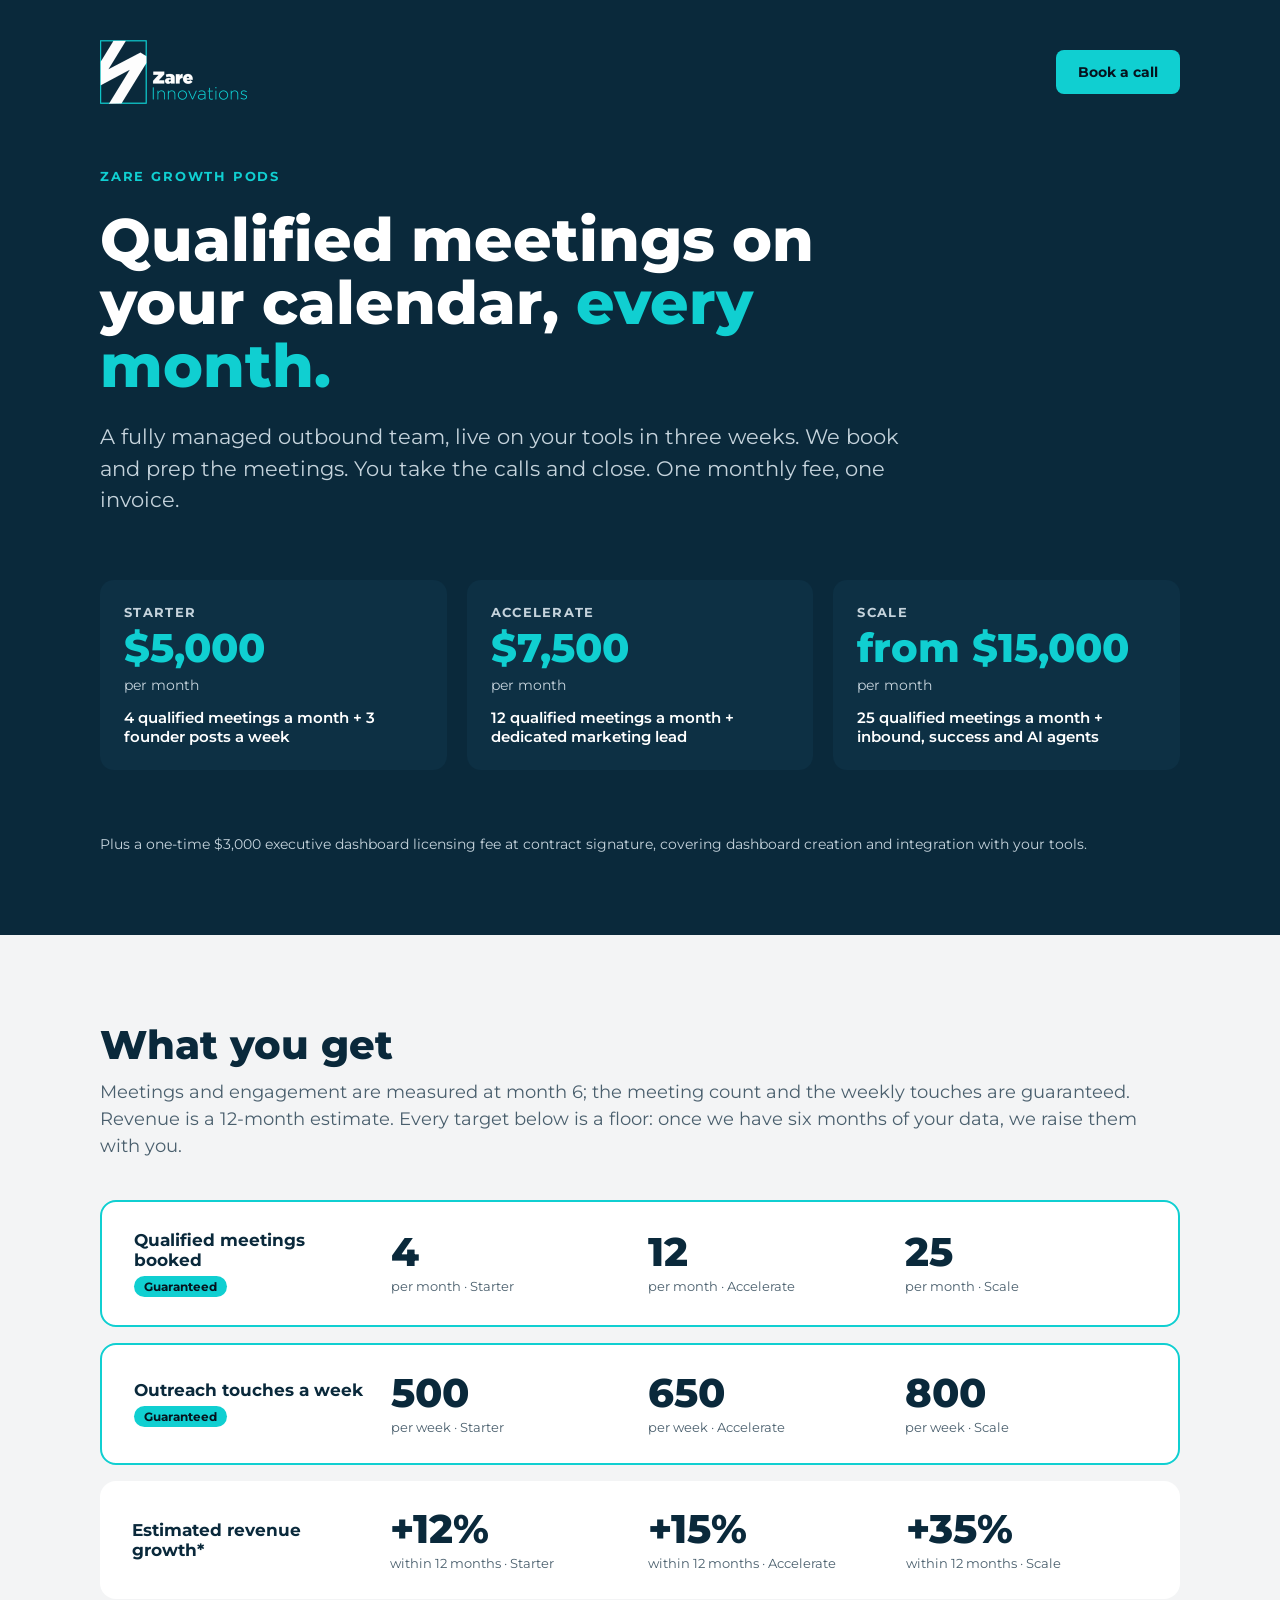
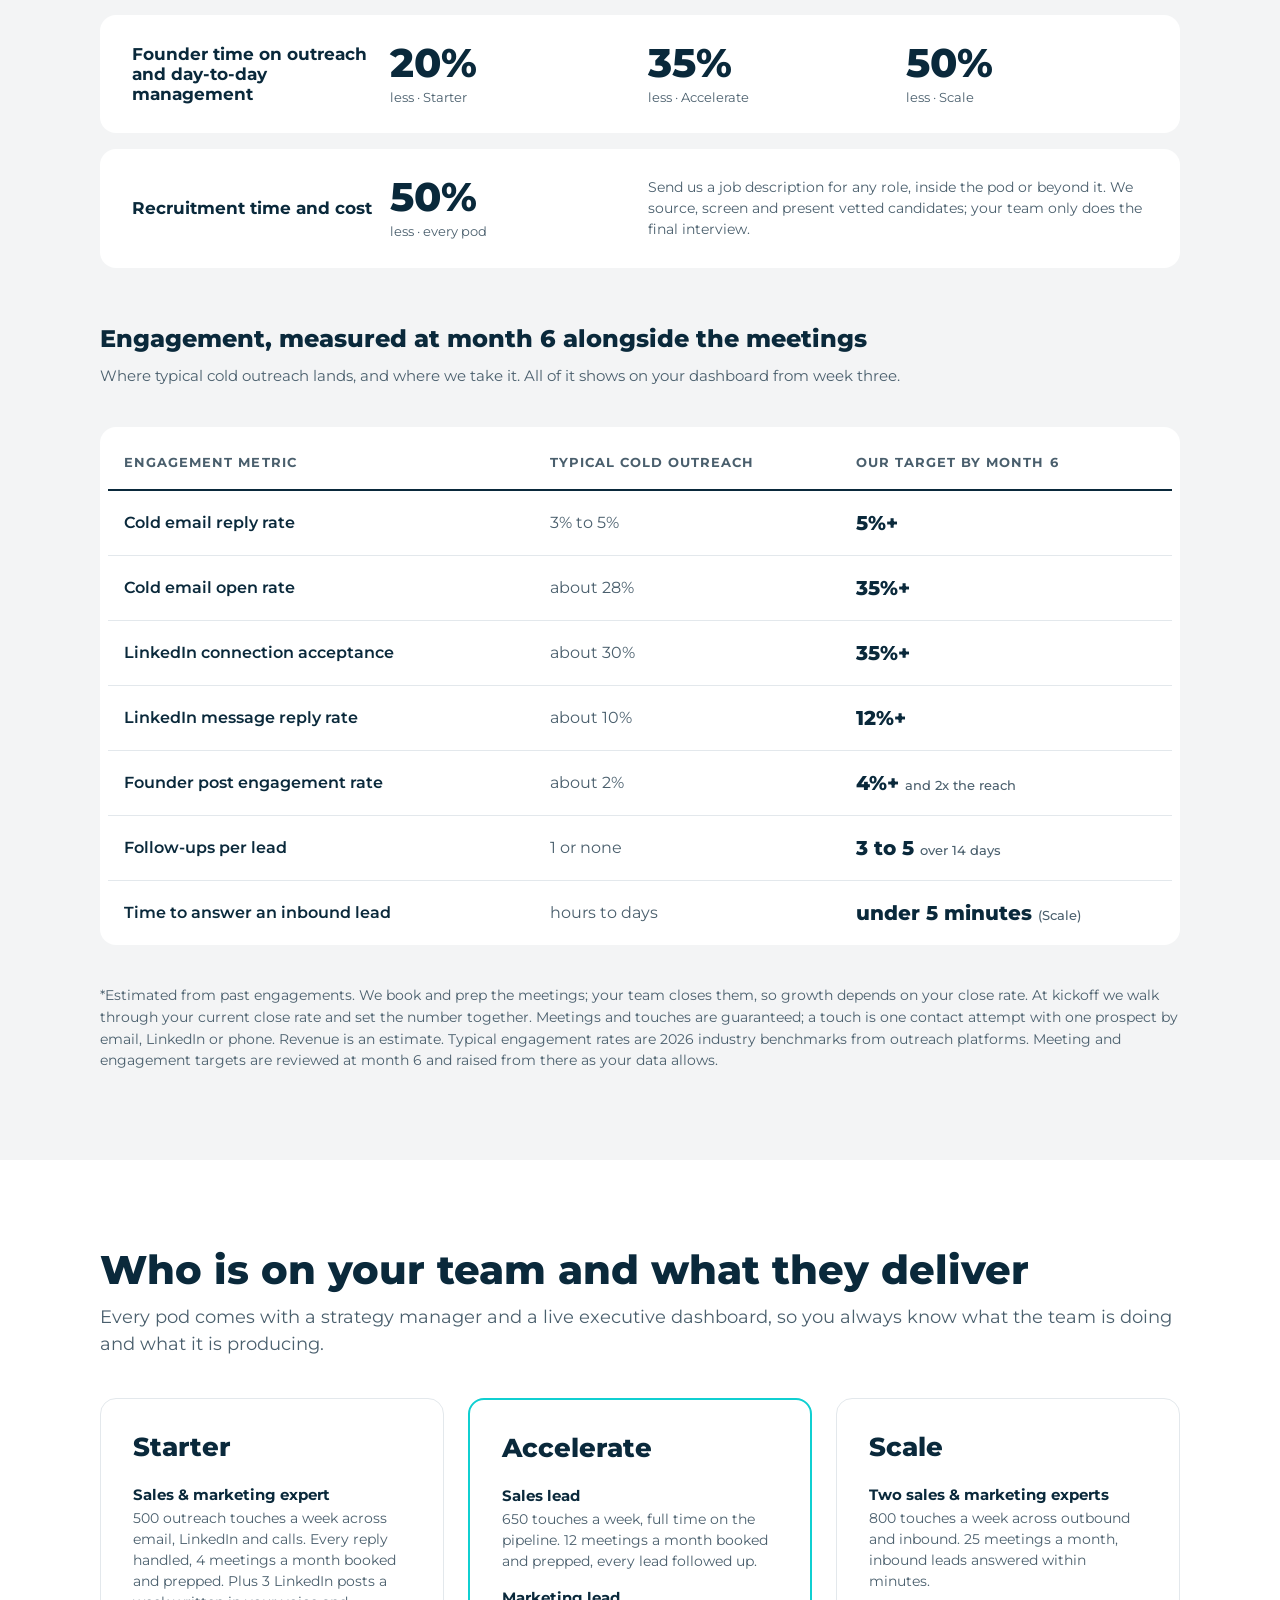
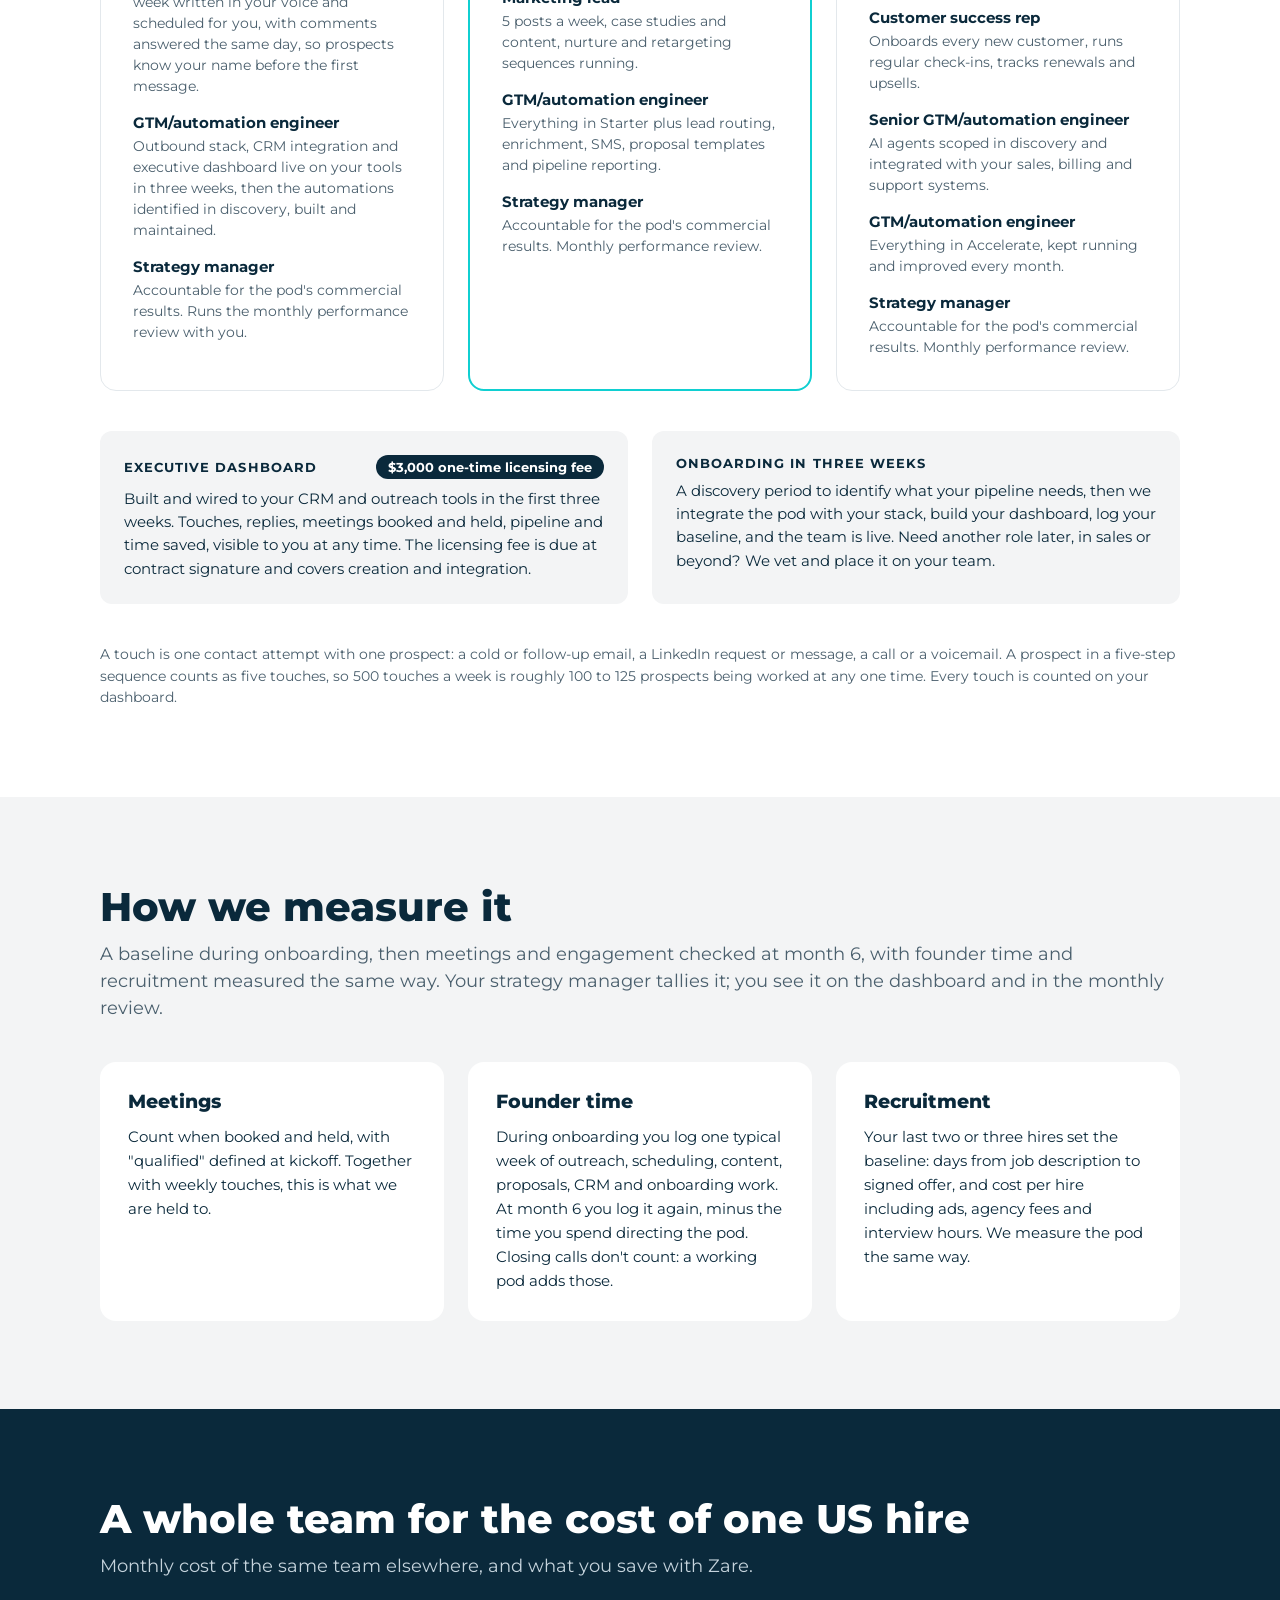
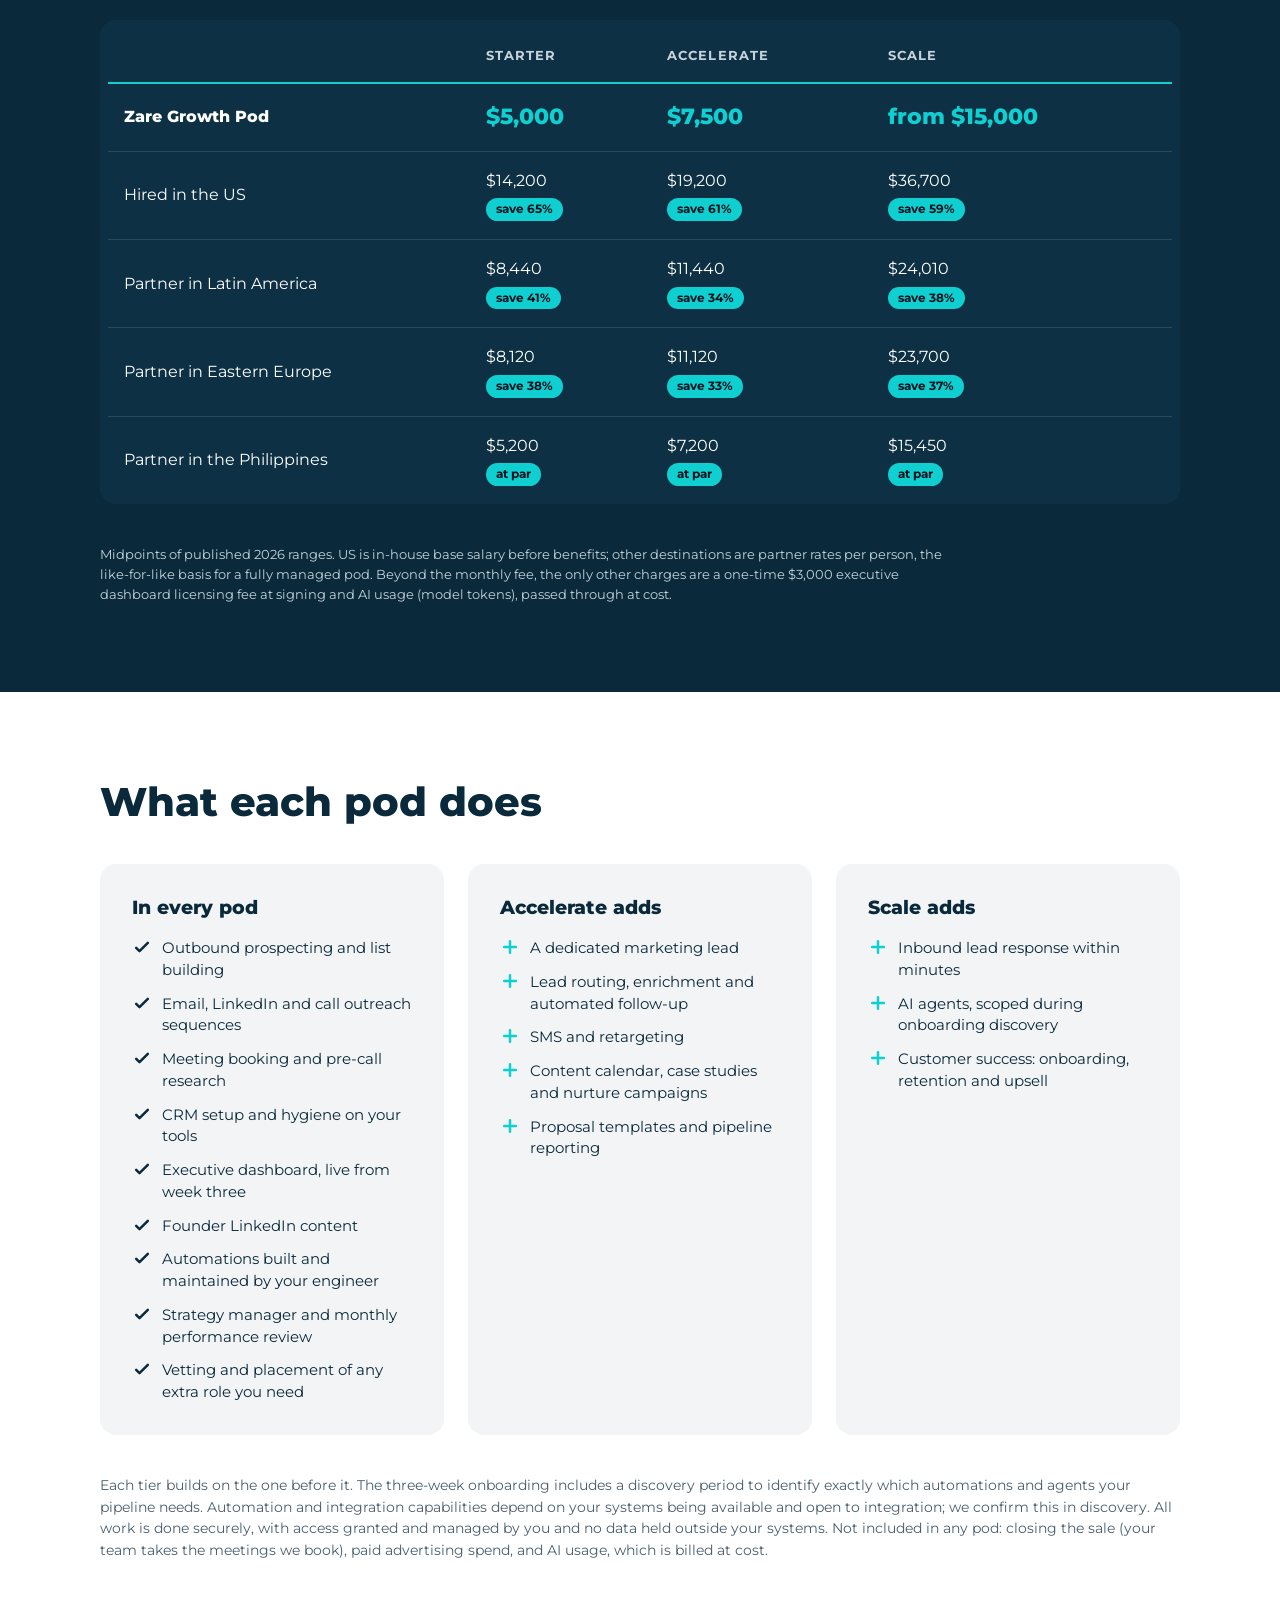
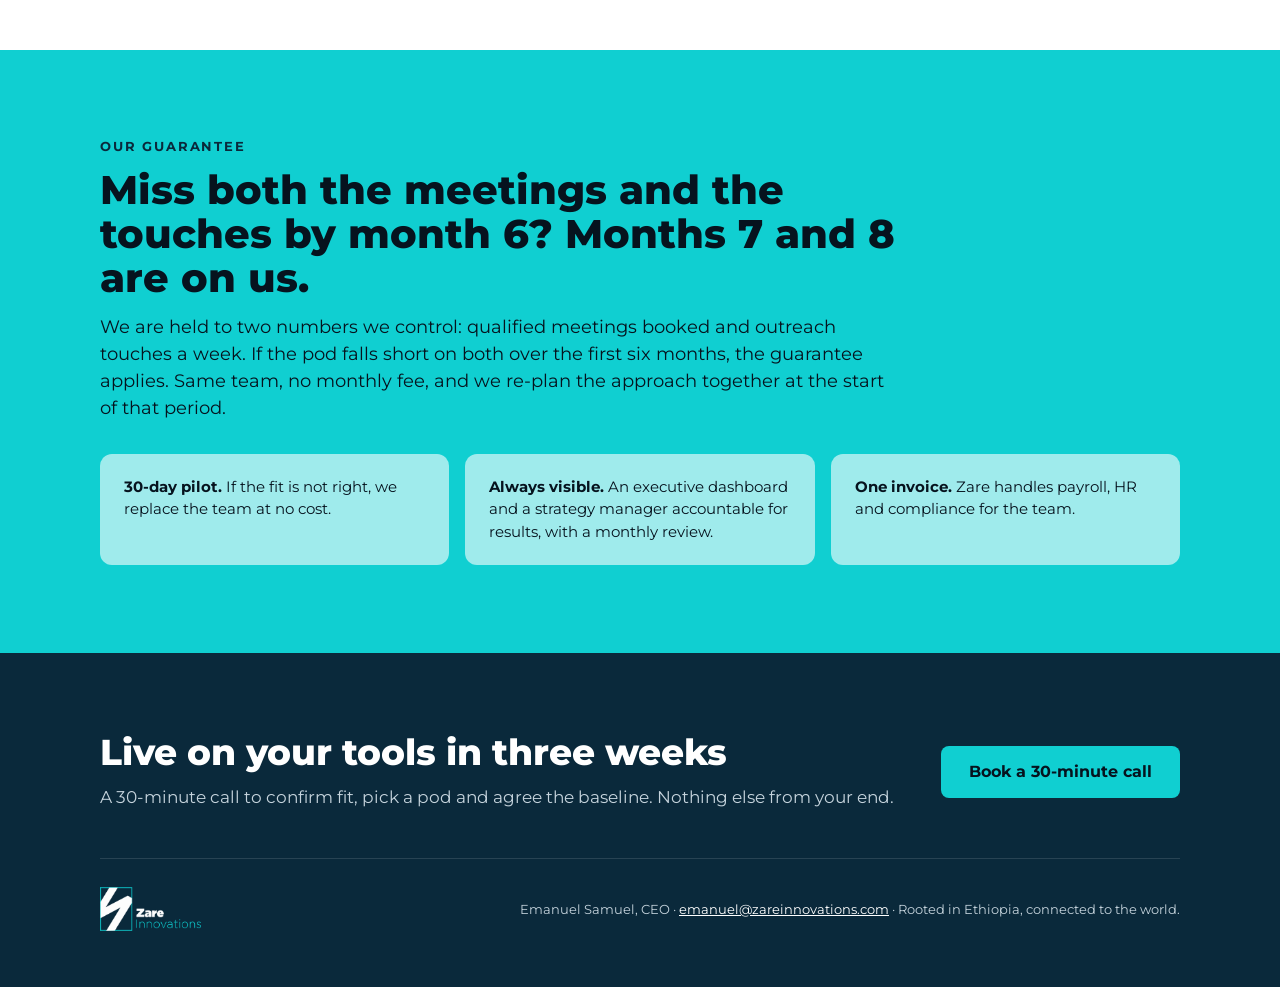
==== public/index.html @ 524d7824 "Build production static site for Zare Growth Pods landing page Refactor the approved single-file des" ====
<!doctype html>
<html lang="en">
<head>
<meta charset="utf-8">
<meta name="viewport" content="width=device-width, initial-scale=1">
<title>Zare Growth Pods</title>
<meta name="description" content="A fully managed outbound sales team that books qualified meetings every month. One monthly fee, one invoice.">
<meta name="theme-color" content="#0a293b">

<meta property="og:type" content="website">
<meta property="og:site_name" content="Zare Innovations">
<meta property="og:title" content="Zare Growth Pods">
<meta property="og:description" content="A fully managed outbound sales team that books qualified meetings every month. One monthly fee, one invoice.">
<meta property="og:image" content="assets/og-image.png">
<meta property="og:image:width" content="1200">
<meta property="og:image:height" content="630">
<meta property="og:image:alt" content="Zare Innovations logo">
<meta name="twitter:card" content="summary_large_image">
<meta name="twitter:title" content="Zare Growth Pods">
<meta name="twitter:description" content="A fully managed outbound sales team that books qualified meetings every month. One monthly fee, one invoice.">
<meta name="twitter:image" content="assets/og-image.png">

<link rel="icon" href="favicon.ico" sizes="48x48">
<link rel="icon" href="favicon-32.png" type="image/png" sizes="32x32">
<link rel="apple-touch-icon" href="apple-touch-icon.png">

<link rel="preload" href="fonts/montserrat-latin-800-normal.woff2" as="font" type="font/woff2" crossorigin>
<link rel="preload" href="fonts/montserrat-latin-400-normal.woff2" as="font" type="font/woff2" crossorigin>
<link rel="stylesheet" href="styles.css">
</head>
<body>
<a class="skip-link" href="#main">Skip to content</a>

<svg width="0" height="0" style="position:absolute" aria-hidden="true" focusable="false">
  <symbol id="icon-check" viewBox="0 0 24 24"><path d="M5 13l4 4L19 7" fill="none" stroke="currentColor" stroke-width="3" stroke-linecap="round" stroke-linejoin="round"/></symbol>
  <symbol id="icon-plus" viewBox="0 0 24 24"><path d="M12 5v14M5 12h14" fill="none" stroke="currentColor" stroke-width="3" stroke-linecap="round" stroke-linejoin="round"/></symbol>
</svg>

<div class="site-header-wrap on-dark">
  <header class="site-header">
    <a class="site-header__logo" href="https://www.zareinnovations.com">
      <img src="assets/zare-logo-dark.png" alt="Zare Innovations" width="147" height="64" fetchpriority="high">
    </a>
    <a class="btn" data-booking href="https://calendly.com/emanuel-ypgh/30min" target="_blank" rel="noopener">Book a call</a>
  </header>
</div>

<main id="main" tabindex="-1">

<!-- HERO -->
<section class="section--navy hero on-dark" aria-labelledby="hero-title">
  <div class="container">
    <div class="hero__intro">
      <p class="eyebrow">Zare Growth Pods</p>
      <h1 id="hero-title">Qualified meetings on your calendar, <span class="accent">every month.</span></h1>
      <p class="hero__sub">A fully managed outbound team, live on your tools in three weeks. We book and prep the meetings. You take the calls and close. One monthly fee, one invoice.</p>
    </div>

    <div class="grid grid--3">
      <div class="price-card"><span class="price-card__tier">Starter</span><span class="price-card__price">$5,000</span><span class="price-card__period">per month</span><span class="price-card__summary">4 qualified meetings a month + 3 founder posts a week</span></div>
      <div class="price-card"><span class="price-card__tier">Accelerate</span><span class="price-card__price">$7,500</span><span class="price-card__period">per month</span><span class="price-card__summary">12 qualified meetings a month + dedicated marketing lead</span></div>
      <div class="price-card"><span class="price-card__tier">Scale</span><span class="price-card__price">from $15,000</span><span class="price-card__period">per month</span><span class="price-card__summary">25 qualified meetings a month + inbound, success and AI agents</span></div>
    </div>
    <p class="hero__note">Plus a one-time $3,000 executive dashboard licensing fee at contract signature, covering dashboard creation and integration with your tools.</p>
  </div>
</section>

<!-- WHAT YOU GET -->
<section class="section section--surface" aria-labelledby="what-you-get">
  <div class="container">
    <div class="section-head">
      <h2 class="h2" id="what-you-get">What you get</h2>
      <p class="lead">Meetings and engagement are measured at month 6; the meeting count and the weekly touches are guaranteed. Revenue is a 12-month estimate. Every target below is a floor: once we have six months of your data, we raise them with you.</p>
    </div>

    <div class="stats">
      <div class="stat-row stat-row--guaranteed">
        <div class="stat-row__label"><p>Qualified meetings booked</p><span class="badge">Guaranteed</span></div>
        <div class="stat"><span class="stat__value">4</span><span class="stat__caption">per month · Starter</span></div>
        <div class="stat"><span class="stat__value">12</span><span class="stat__caption">per month · Accelerate</span></div>
        <div class="stat"><span class="stat__value">25</span><span class="stat__caption">per month · Scale</span></div>
      </div>
      <div class="stat-row stat-row--guaranteed">
        <div class="stat-row__label"><p>Outreach touches a week</p><span class="badge">Guaranteed</span></div>
        <div class="stat"><span class="stat__value">500</span><span class="stat__caption">per week · Starter</span></div>
        <div class="stat"><span class="stat__value">650</span><span class="stat__caption">per week · Accelerate</span></div>
        <div class="stat"><span class="stat__value">800</span><span class="stat__caption">per week · Scale</span></div>
      </div>
      <div class="stat-row">
        <div class="stat-row__label"><p>Estimated revenue growth*</p></div>
        <div class="stat"><span class="stat__value">+12%</span><span class="stat__caption">within 12 months · Starter</span></div>
        <div class="stat"><span class="stat__value">+15%</span><span class="stat__caption">within 12 months · Accelerate</span></div>
        <div class="stat"><span class="stat__value">+35%</span><span class="stat__caption">within 12 months · Scale</span></div>
      </div>
      <div class="stat-row">
        <div class="stat-row__label"><p>Founder time on outreach and day-to-day management</p></div>
        <div class="stat"><span class="stat__value">20%</span><span class="stat__caption">less · Starter</span></div>
        <div class="stat"><span class="stat__value">35%</span><span class="stat__caption">less · Accelerate</span></div>
        <div class="stat"><span class="stat__value">50%</span><span class="stat__caption">less · Scale</span></div>
      </div>
      <div class="stat-row">
        <div class="stat-row__label"><p>Recruitment time and cost</p></div>
        <div class="stat"><span class="stat__value">50%</span><span class="stat__caption">less · every pod</span></div>
        <p class="stat-row__note">Send us a job description for any role, inside the pod or beyond it. We source, screen and present vetted candidates; your team only does the final interview.</p>
      </div>
    </div>

    <div class="subhead">
      <h3 id="engagement-title">Engagement, measured at month 6 alongside the meetings</h3>
      <p>Where typical cold outreach lands, and where we take it. All of it shows on your dashboard from week three.</p>
    </div>
    <div class="table-wrap" role="region" aria-labelledby="engagement-title" tabindex="0">
      <table>
        <thead><tr><th scope="col" class="col-label">Engagement metric</th><th scope="col">Typical cold outreach</th><th scope="col">Our target by month 6</th></tr></thead>
        <tbody>
          <tr><th scope="row">Cold email reply rate</th><td class="cell-muted">3% to 5%</td><td class="cell-target">5%+</td></tr>
          <tr><th scope="row">Cold email open rate</th><td class="cell-muted">about 28%</td><td class="cell-target">35%+</td></tr>
          <tr><th scope="row">LinkedIn connection acceptance</th><td class="cell-muted">about 30%</td><td class="cell-target">35%+</td></tr>
          <tr><th scope="row">LinkedIn message reply rate</th><td class="cell-muted">about 10%</td><td class="cell-target">12%+</td></tr>
          <tr><th scope="row">Founder post engagement rate</th><td class="cell-muted">about 2%</td><td class="cell-target">4%+ <small>and 2x the reach</small></td></tr>
          <tr><th scope="row">Follow-ups per lead</th><td class="cell-muted">1 or none</td><td class="cell-target">3 to 5 <small>over 14 days</small></td></tr>
          <tr><th scope="row">Time to answer an inbound lead</th><td class="cell-muted">hours to days</td><td class="cell-target">under 5 minutes <small>(Scale)</small></td></tr>
        </tbody>
      </table>
    </div>
    <p class="fineprint">*Estimated from past engagements. We book and prep the meetings; your team closes them, so growth depends on your close rate. At kickoff we walk through your current close rate and set the number together. Meetings and touches are guaranteed; a touch is one contact attempt with one prospect by email, LinkedIn or phone. Revenue is an estimate. Typical engagement rates are 2026 industry benchmarks from outreach platforms. Meeting and engagement targets are reviewed at month 6 and raised from there as your data allows.</p>
  </div>
</section>

<!-- WHO IS ON YOUR TEAM -->
<section class="section section--white" aria-labelledby="team">
  <div class="container">
    <div class="section-head">
      <h2 class="h2" id="team">Who is on your team and what they deliver</h2>
      <p class="lead">Every pod comes with a strategy manager and a live executive dashboard, so you always know what the team is doing and what it is producing.</p>
    </div>
    <div class="grid grid--3">
      <article class="pod-card">
        <h3>Starter</h3>
        <div class="roles">
          <div class="role"><h4>Sales &amp; marketing expert</h4><p>500 outreach touches a week across email, LinkedIn and calls. Every reply handled, 4 meetings a month booked and prepped. Plus 3 LinkedIn posts a week written in your voice and scheduled for you, with comments answered the same day, so prospects know your name before the first message.</p></div>
          <div class="role"><h4>GTM/automation engineer</h4><p>Outbound stack, CRM integration and executive dashboard live on your tools in three weeks, then the automations identified in discovery, built and maintained.</p></div>
          <div class="role"><h4>Strategy manager</h4><p>Accountable for the pod's commercial results. Runs the monthly performance review with you.</p></div>
        </div>
      </article>
      <article class="pod-card pod-card--featured">
        <h3>Accelerate</h3>
        <div class="roles">
          <div class="role"><h4>Sales lead</h4><p>650 touches a week, full time on the pipeline. 12 meetings a month booked and prepped, every lead followed up.</p></div>
          <div class="role"><h4>Marketing lead</h4><p>5 posts a week, case studies and content, nurture and retargeting sequences running.</p></div>
          <div class="role"><h4>GTM/automation engineer</h4><p>Everything in Starter plus lead routing, enrichment, SMS, proposal templates and pipeline reporting.</p></div>
          <div class="role"><h4>Strategy manager</h4><p>Accountable for the pod's commercial results. Monthly performance review.</p></div>
        </div>
      </article>
      <article class="pod-card">
        <h3>Scale</h3>
        <div class="roles">
          <div class="role"><h4>Two sales &amp; marketing experts</h4><p>800 touches a week across outbound and inbound. 25 meetings a month, inbound leads answered within minutes.</p></div>
          <div class="role"><h4>Customer success rep</h4><p>Onboards every new customer, runs regular check-ins, tracks renewals and upsells.</p></div>
          <div class="role"><h4>Senior GTM/automation engineer</h4><p>AI agents scoped in discovery and integrated with your sales, billing and support systems.</p></div>
          <div class="role"><h4>GTM/automation engineer</h4><p>Everything in Accelerate, kept running and improved every month.</p></div>
          <div class="role"><h4>Strategy manager</h4><p>Accountable for the pod's commercial results. Monthly performance review.</p></div>
        </div>
      </article>
    </div>
    <div class="grid grid--2">
      <div class="info-box">
        <div class="info-box__head"><h3>Executive dashboard</h3><span class="pill">$3,000 one-time licensing fee</span></div>
        <p>Built and wired to your CRM and outreach tools in the first three weeks. Touches, replies, meetings booked and held, pipeline and time saved, visible to you at any time. The licensing fee is due at contract signature and covers creation and integration.</p>
      </div>
      <div class="info-box">
        <h3>Onboarding in three weeks</h3>
        <p>A discovery period to identify what your pipeline needs, then we integrate the pod with your stack, build your dashboard, log your baseline, and the team is live. Need another role later, in sales or beyond? We vet and place it on your team.</p>
      </div>
    </div>
    <p class="fineprint">A touch is one contact attempt with one prospect: a cold or follow-up email, a LinkedIn request or message, a call or a voicemail. A prospect in a five-step sequence counts as five touches, so 500 touches a week is roughly 100 to 125 prospects being worked at any one time. Every touch is counted on your dashboard.</p>
  </div>
</section>

<!-- HOW WE MEASURE IT -->
<section class="section section--surface" aria-labelledby="measure">
  <div class="container">
    <div class="section-head">
      <h2 class="h2" id="measure">How we measure it</h2>
      <p class="lead">A baseline during onboarding, then meetings and engagement checked at month 6, with founder time and recruitment measured the same way. Your strategy manager tallies it; you see it on the dashboard and in the monthly review.</p>
    </div>
    <div class="grid grid--3">
      <div class="measure-card">
        <h3>Meetings</h3>
        <p>Count when booked and held, with "qualified" defined at kickoff. Together with weekly touches, this is what we are held to.</p>
      </div>
      <div class="measure-card">
        <h3>Founder time</h3>
        <p>During onboarding you log one typical week of outreach, scheduling, content, proposals, CRM and onboarding work. At month 6 you log it again, minus the time you spend directing the pod. Closing calls don't count: a working pod adds those.</p>
      </div>
      <div class="measure-card">
        <h3>Recruitment</h3>
        <p>Your last two or three hires set the baseline: days from job description to signed offer, and cost per hire including ads, agency fees and interview hours. We measure the pod the same way.</p>
      </div>
    </div>
  </div>
</section>

<!-- COST COMPARISON -->
<section class="section section--navy on-dark" aria-labelledby="cost">
  <div class="container">
    <div class="section-head">
      <h2 class="h2" id="cost">A whole team for the cost of one US hire</h2>
      <p class="lead">Monthly cost of the same team elsewhere, and what you save with Zare.</p>
    </div>
    <div class="table-wrap table-wrap--navy" role="region" aria-label="Monthly cost comparison table" tabindex="0">
      <table>
        <thead><tr><th scope="col" class="col-label"><span class="visually-hidden">Option</span></th><th scope="col">Starter</th><th scope="col">Accelerate</th><th scope="col">Scale</th></tr></thead>
        <tbody>
          <tr class="row-zare"><th scope="row">Zare Growth Pod</th><td>$5,000</td><td>$7,500</td><td>from $15,000</td></tr>
          <tr><th scope="row">Hired in the US</th><td><span class="cost">$14,200</span><br><span class="badge">save 65%</span></td><td><span class="cost">$19,200</span><br><span class="badge">save 61%</span></td><td><span class="cost">$36,700</span><br><span class="badge">save 59%</span></td></tr>
          <tr><th scope="row">Partner in Latin America</th><td><span class="cost">$8,440</span><br><span class="badge">save 41%</span></td><td><span class="cost">$11,440</span><br><span class="badge">save 34%</span></td><td><span class="cost">$24,010</span><br><span class="badge">save 38%</span></td></tr>
          <tr><th scope="row">Partner in Eastern Europe</th><td><span class="cost">$8,120</span><br><span class="badge">save 38%</span></td><td><span class="cost">$11,120</span><br><span class="badge">save 33%</span></td><td><span class="cost">$23,700</span><br><span class="badge">save 37%</span></td></tr>
          <tr><th scope="row">Partner in the Philippines</th><td><span class="cost">$5,200</span><br><span class="badge">at par</span></td><td><span class="cost">$7,200</span><br><span class="badge">at par</span></td><td><span class="cost">$15,450</span><br><span class="badge">at par</span></td></tr>
        </tbody>
      </table>
    </div>
    <p class="cost-note">Midpoints of published 2026 ranges. US is in-house base salary before benefits; other destinations are partner rates per person, the like-for-like basis for a fully managed pod. Beyond the monthly fee, the only other charges are a one-time $3,000 executive dashboard licensing fee at signing and AI usage (model tokens), passed through at cost.</p>
  </div>
</section>

<!-- WHAT'S INCLUDED -->
<section class="section section--white" aria-labelledby="included">
  <div class="container">
    <h2 class="h2" id="included">What each pod does</h2>
    <div class="grid grid--3">
      <div class="include-card">
        <h3>In every pod</h3>
        <ul class="checklist">
          <li><svg class="icon-check" aria-hidden="true" focusable="false"><use href="#icon-check"/></svg>Outbound prospecting and list building</li>
          <li><svg class="icon-check" aria-hidden="true" focusable="false"><use href="#icon-check"/></svg>Email, LinkedIn and call outreach sequences</li>
          <li><svg class="icon-check" aria-hidden="true" focusable="false"><use href="#icon-check"/></svg>Meeting booking and pre-call research</li>
          <li><svg class="icon-check" aria-hidden="true" focusable="false"><use href="#icon-check"/></svg>CRM setup and hygiene on your tools</li>
          <li><svg class="icon-check" aria-hidden="true" focusable="false"><use href="#icon-check"/></svg>Executive dashboard, live from week three</li>
          <li><svg class="icon-check" aria-hidden="true" focusable="false"><use href="#icon-check"/></svg>Founder LinkedIn content</li>
          <li><svg class="icon-check" aria-hidden="true" focusable="false"><use href="#icon-check"/></svg>Automations built and maintained by your engineer</li>
          <li><svg class="icon-check" aria-hidden="true" focusable="false"><use href="#icon-check"/></svg>Strategy manager and monthly performance review</li>
          <li><svg class="icon-check" aria-hidden="true" focusable="false"><use href="#icon-check"/></svg>Vetting and placement of any extra role you need</li>
        </ul>
      </div>
      <div class="include-card">
        <h3>Accelerate adds</h3>
        <ul class="checklist">
          <li><svg class="icon-plus" aria-hidden="true" focusable="false"><use href="#icon-plus"/></svg>A dedicated marketing lead</li>
          <li><svg class="icon-plus" aria-hidden="true" focusable="false"><use href="#icon-plus"/></svg>Lead routing, enrichment and automated follow-up</li>
          <li><svg class="icon-plus" aria-hidden="true" focusable="false"><use href="#icon-plus"/></svg>SMS and retargeting</li>
          <li><svg class="icon-plus" aria-hidden="true" focusable="false"><use href="#icon-plus"/></svg>Content calendar, case studies and nurture campaigns</li>
          <li><svg class="icon-plus" aria-hidden="true" focusable="false"><use href="#icon-plus"/></svg>Proposal templates and pipeline reporting</li>
        </ul>
      </div>
      <div class="include-card">
        <h3>Scale adds</h3>
        <ul class="checklist">
          <li><svg class="icon-plus" aria-hidden="true" focusable="false"><use href="#icon-plus"/></svg>Inbound lead response within minutes</li>
          <li><svg class="icon-plus" aria-hidden="true" focusable="false"><use href="#icon-plus"/></svg>AI agents, scoped during onboarding discovery</li>
          <li><svg class="icon-plus" aria-hidden="true" focusable="false"><use href="#icon-plus"/></svg>Customer success: onboarding, retention and upsell</li>
        </ul>
      </div>
    </div>
    <p class="fineprint">Each tier builds on the one before it. The three-week onboarding includes a discovery period to identify exactly which automations and agents your pipeline needs. Automation and integration capabilities depend on your systems being available and open to integration; we confirm this in discovery. All work is done securely, with access granted and managed by you and no data held outside your systems. Not included in any pod: closing the sale (your team takes the meetings we book), paid advertising spend, and AI usage, which is billed at cost.</p>
  </div>
</section>

<!-- GUARANTEE -->
<section class="section section--cyan" aria-labelledby="guarantee">
  <div class="container">
    <div class="guarantee__head">
      <p class="eyebrow">Our guarantee</p>
      <h2 class="h2" id="guarantee">Miss both the meetings and the touches by month 6? Months 7 and 8 are on us.</h2>
      <p class="lead">We are held to two numbers we control: qualified meetings booked and outreach touches a week. If the pod falls short on both over the first six months, the guarantee applies. Same team, no monthly fee, and we re-plan the approach together at the start of that period.</p>
    </div>
    <div class="grid grid--3">
      <div class="promise"><strong>30-day pilot.</strong> If the fit is not right, we replace the team at no cost.</div>
      <div class="promise"><strong>Always visible.</strong> An executive dashboard and a strategy manager accountable for results, with a monthly review.</div>
      <div class="promise"><strong>One invoice.</strong> Zare handles payroll, HR and compliance for the team.</div>
    </div>
  </div>
</section>

</main>

<!-- CTA / FOOTER -->
<footer class="site-footer section--navy on-dark">
  <div class="container">
    <div class="cta">
      <div class="cta__copy">
        <h2 class="h2">Live on your tools in three weeks</h2>
        <p>A 30-minute call to confirm fit, pick a pod and agree the baseline. Nothing else from your end.</p>
      </div>
      <a class="btn btn--lg" data-booking href="https://calendly.com/emanuel-ypgh/30min" target="_blank" rel="noopener">Book a 30-minute call</a>
    </div>
    <div class="footer-bottom">
      <img src="assets/zare-logo-dark.png" alt="Zare Innovations" width="101" height="44" loading="lazy">
      <p>Emanuel Samuel, CEO · <a href="mailto:emanuel@zareinnovations.com">emanuel@zareinnovations.com</a> · Rooted in Ethiopia, connected to the world.</p>
    </div>
  </div>
</footer>

<script src="script.js" defer></script>
</body>
</html>
---- public/styles.css ----
/* Zare Growth Pods
   Brand tokens from the Zare Innovations brand guidelines (brand/zare-brand-guidelines.pdf).
   Gotham is the brand face; Montserrat is the web substitute. To switch to Gotham,
   add its @font-face rules below and put "Gotham" first in --font. */

@font-face { font-family: "Montserrat"; font-style: normal; font-weight: 300; font-display: swap; src: url("fonts/montserrat-latin-300-normal.woff2") format("woff2"); }
@font-face { font-family: "Montserrat"; font-style: normal; font-weight: 400; font-display: swap; src: url("fonts/montserrat-latin-400-normal.woff2") format("woff2"); }
@font-face { font-family: "Montserrat"; font-style: normal; font-weight: 500; font-display: swap; src: url("fonts/montserrat-latin-500-normal.woff2") format("woff2"); }
@font-face { font-family: "Montserrat"; font-style: normal; font-weight: 600; font-display: swap; src: url("fonts/montserrat-latin-600-normal.woff2") format("woff2"); }
@font-face { font-family: "Montserrat"; font-style: normal; font-weight: 700; font-display: swap; src: url("fonts/montserrat-latin-700-normal.woff2") format("woff2"); }
@font-face { font-family: "Montserrat"; font-style: normal; font-weight: 800; font-display: swap; src: url("fonts/montserrat-latin-800-normal.woff2") format("woff2"); }

:root {
  --cyan: #10cfd1;
  --cyan-hover: #3fdadc;
  --dark-blue: #0a293b;
  --deep-navy: #06131e;
  --card-navy: #0d3044;
  --white: #ffffff;
  --surface: #f3f4f5;
  --border: #e3e8ec;
  --muted: #4a5f6d;
  --muted-on-navy: #c5d3dc;
  --rule-on-navy: rgba(255, 255, 255, 0.12);

  --font: "Montserrat", "Gotham", system-ui, sans-serif;
  --container: 1080px;
  --gutter: 24px;
}

/* Base */

*, *::before, *::after { box-sizing: border-box; }

@media (prefers-reduced-motion: no-preference) {
  html { scroll-behavior: smooth; }
}

body {
  margin: 0;
  background: var(--white);
  font-family: var(--font);
  color: var(--dark-blue);
  -webkit-font-smoothing: antialiased;
}

h1, h2, h3, h4, p { margin: 0; }

a { color: var(--dark-blue); }
a:hover { color: var(--cyan); }

img { display: block; max-width: 100%; }

:focus-visible {
  outline: 3px solid var(--dark-blue);
  outline-offset: 3px;
  border-radius: 4px;
}
.on-dark :focus-visible { outline-color: var(--cyan); }

.visually-hidden {
  position: absolute;
  width: 1px;
  height: 1px;
  padding: 0;
  margin: -1px;
  overflow: hidden;
  clip: rect(0 0 0 0);
  white-space: nowrap;
  border: 0;
}

.skip-link {
  position: absolute;
  top: 12px;
  left: 12px;
  z-index: 10;
  padding: 10px 16px;
  background: var(--cyan);
  color: var(--deep-navy);
  font-weight: 700;
  font-size: 14px;
  border-radius: 8px;
  text-decoration: none;
  transform: translateY(-200%);
}
.skip-link:focus { transform: none; }
.skip-link:hover { color: var(--deep-navy); }

/* Layout */

.section { padding: 88px var(--gutter); }
.section--surface { background: var(--surface); }
.section--white { background: var(--white); }
.section--navy { background: var(--dark-blue); color: var(--white); }
.section--cyan { background: var(--cyan); color: var(--deep-navy); }

.container {
  max-width: var(--container);
  margin: 0 auto;
  display: flex;
  flex-direction: column;
  gap: 40px;
}

.section-head { display: flex; flex-direction: column; gap: 12px; }

.h2 { font-size: 40px; line-height: 1.1; font-weight: 800; color: var(--dark-blue); }
.section--navy .h2 { color: var(--white); }

.lead { font-size: 18px; line-height: 1.5; color: var(--muted); }
.section--navy .lead { color: var(--muted-on-navy); }

.fineprint { font-size: 14px; line-height: 1.55; color: var(--muted); }

.grid { display: grid; gap: 24px; }
.grid--3 { grid-template-columns: repeat(3, minmax(0, 1fr)); }
.grid--2 { grid-template-columns: repeat(2, minmax(0, 1fr)); }
.grid > * { min-width: 0; }

.eyebrow {
  font-size: 13px;
  font-weight: 700;
  letter-spacing: 0.14em;
  text-transform: uppercase;
}

/* Buttons and badges */

.btn {
  display: inline-flex;
  align-items: center;
  min-height: 44px;
  padding: 0 22px;
  background: var(--cyan);
  color: var(--deep-navy);
  font-weight: 700;
  font-size: 14px;
  border-radius: 8px;
  text-decoration: none;
  transition: background-color 0.15s ease, transform 0.15s ease;
}
.btn:hover { background: var(--cyan-hover); color: var(--deep-navy); transform: translateY(-1px); }
.btn:active { transform: none; }
.btn--lg { min-height: 52px; padding: 0 28px; font-size: 16px; }

.badge {
  display: inline-block;
  width: fit-content;
  padding: 3px 10px;
  background: var(--cyan);
  color: var(--deep-navy);
  font-size: 12px;
  font-weight: 700;
  border-radius: 99px;
}

.pill {
  display: inline-block;
  padding: 4px 12px;
  background: var(--dark-blue);
  color: var(--white);
  font-size: 13px;
  font-weight: 700;
  border-radius: 99px;
}

/* Site header and hero */

.site-header-wrap { background: var(--dark-blue); padding: 40px var(--gutter) 0; }

.site-header {
  max-width: var(--container);
  margin: 0 auto;
  display: flex;
  justify-content: space-between;
  align-items: center;
  flex-wrap: wrap;
  gap: 16px;
}
.site-header__logo { display: flex; align-items: center; text-decoration: none; }
.site-header__logo img { height: 64px; width: auto; }

.hero { padding: 64px var(--gutter) 80px; }
.hero .container { gap: 64px; }

.hero__intro { display: flex; flex-direction: column; gap: 24px; max-width: 820px; }
.hero__intro .eyebrow { color: var(--cyan); }
.hero h1 { font-size: 60px; line-height: 1.05; font-weight: 800; color: var(--white); }
.hero h1 .accent { color: var(--cyan); }
.hero__sub { font-size: 21px; line-height: 1.5; color: var(--muted-on-navy); }

.hero .grid { gap: 20px; }

.price-card {
  display: flex;
  flex-direction: column;
  gap: 8px;
  padding: 24px;
  background: var(--card-navy);
  border-radius: 14px;
}
.price-card__tier { font-size: 13px; font-weight: 700; letter-spacing: 0.1em; text-transform: uppercase; color: var(--muted-on-navy); }
.price-card__price { font-weight: 800; font-size: 40px; line-height: 1; color: var(--cyan); }
.price-card__period { font-size: 14px; color: var(--muted-on-navy); }
.price-card__summary { font-size: 15px; font-weight: 600; color: var(--white); margin-top: 6px; }

.hero__note { font-size: 14px; line-height: 1.5; color: var(--muted-on-navy); }

/* What you get: stat rows */

.stats { display: flex; flex-direction: column; gap: 16px; }

.stat-row {
  display: grid;
  grid-template-columns: repeat(4, minmax(0, 1fr));
  gap: 16px;
  align-items: center;
  padding: 28px 32px;
  background: var(--white);
  border-radius: 16px;
}
.stat-row > * { min-width: 0; }
.stat-row--guaranteed { border: 2px solid var(--cyan); }

.stat-row__label { display: flex; flex-direction: column; gap: 6px; }
.stat-row__label p { font-size: 17px; font-weight: 700; color: var(--dark-blue); }

.stat { display: flex; flex-direction: column; }
.stat__value { font-size: 40px; font-weight: 800; line-height: 1; color: var(--dark-blue); }
.stat__caption { font-size: 13px; color: var(--muted); margin-top: 6px; }

.stat-row__note { grid-column: span 2; font-size: 14px; line-height: 1.5; color: var(--muted); }

.subhead { display: flex; flex-direction: column; gap: 12px; margin-top: 16px; }
.subhead h3 { font-size: 24px; font-weight: 800; color: var(--dark-blue); }
.subhead p { font-size: 15px; line-height: 1.5; color: var(--muted); }

/* Tables */

.table-wrap {
  overflow-x: auto;
  background: var(--white);
  border-radius: 16px;
  padding: 8px 8px 0;
}

table { border-collapse: collapse; width: 100%; }

th, td {
  text-align: left;
  vertical-align: middle;
  padding: 18px 16px;
  border-bottom: 1px solid var(--border);
  font-size: 16px;
  line-height: 1.4;
}

thead th {
  font-size: 13px;
  font-weight: 700;
  letter-spacing: 0.08em;
  text-transform: uppercase;
  color: var(--muted);
  border-bottom: 2px solid var(--dark-blue);
}

tbody th { font-weight: 600; }
tbody tr:last-child > * { border-bottom: none; }

.col-label { width: 40%; }
.cell-muted { color: var(--muted); }
.cell-target { font-weight: 800; font-size: 20px; }
.cell-target small { font-size: 13px; font-weight: 500; color: var(--muted); }

/* Cost comparison table on navy */

.table-wrap--navy { background: var(--card-navy); }
.table-wrap--navy thead th { color: var(--muted-on-navy); border-bottom: 2px solid var(--cyan); }
.table-wrap--navy .col-label { width: 34%; }
.table-wrap--navy tbody th,
.table-wrap--navy tbody td { border-bottom: 1px solid var(--rule-on-navy); }
.table-wrap--navy tbody tr:last-child > * { border-bottom: none; }
.table-wrap--navy tbody th { color: var(--white); font-weight: 400; }
.table-wrap--navy .row-zare th { font-weight: 800; }
.table-wrap--navy .row-zare td { color: var(--cyan); font-weight: 800; font-size: 22px; }
.cost { color: var(--white); }
.table-wrap--navy .badge { margin-top: 6px; }

.cost-note { font-size: 13px; line-height: 1.55; color: var(--muted-on-navy); max-width: 860px; }

/* Team / pod cards */

.pod-card {
  display: flex;
  flex-direction: column;
  gap: 22px;
  padding: 32px;
  border: 1px solid var(--border);
  border-radius: 16px;
  transition: border-color 0.2s ease, box-shadow 0.2s ease, transform 0.2s ease;
}
.pod-card--featured { border: 2px solid var(--cyan); }
.pod-card:hover {
  border-color: var(--cyan);
  box-shadow: 0 10px 28px rgba(10, 41, 59, 0.08);
  transform: translateY(-2px);
}
.pod-card > h3 { font-size: 26px; font-weight: 800; color: var(--dark-blue); }

.roles { display: flex; flex-direction: column; gap: 16px; }
.role { display: flex; flex-direction: column; gap: 4px; }
.role h4 { font-size: 15px; font-weight: 700; color: var(--dark-blue); }
.role p { font-size: 14px; line-height: 1.5; color: var(--muted); }

.info-box {
  display: flex;
  flex-direction: column;
  gap: 8px;
  padding: 24px;
  background: var(--surface);
  border-radius: 12px;
}
.info-box__head { display: flex; flex-wrap: wrap; align-items: center; justify-content: space-between; gap: 10px; }
.info-box h3 { font-size: 13px; font-weight: 700; letter-spacing: 0.08em; text-transform: uppercase; color: var(--dark-blue); }
.info-box p { font-size: 15px; line-height: 1.55; color: var(--dark-blue); }

/* How we measure it */

.measure-card {
  display: flex;
  flex-direction: column;
  gap: 12px;
  padding: 28px;
  background: var(--white);
  border-radius: 16px;
}
.measure-card h3 { font-size: 19px; font-weight: 800; color: var(--dark-blue); }
.measure-card p { font-size: 15px; line-height: 1.6; color: var(--dark-blue); }

/* What each pod does */

.include-card {
  display: flex;
  flex-direction: column;
  gap: 18px;
  padding: 32px;
  background: var(--surface);
  border-radius: 16px;
}
.include-card h3 { font-size: 19px; font-weight: 800; color: var(--dark-blue); }

.checklist {
  margin: 0;
  padding: 0;
  list-style: none;
  display: flex;
  flex-direction: column;
  gap: 12px;
  font-size: 15px;
  line-height: 1.45;
  color: var(--dark-blue);
}
.checklist li { display: flex; gap: 10px; }
.checklist svg { flex: none; width: 20px; height: 20px; }
.icon-check { color: var(--dark-blue); }
.icon-plus { color: var(--cyan); }

/* Guarantee */

.section--cyan .container { gap: 32px; }
.guarantee__head { display: flex; flex-direction: column; gap: 14px; max-width: 800px; }
.guarantee__head .eyebrow { color: var(--dark-blue); }
.section--cyan .h2 { color: var(--deep-navy); }
.guarantee__head .lead { color: var(--deep-navy); }
.section--cyan .grid { gap: 16px; }

.promise {
  padding: 22px 24px;
  background: rgba(255, 255, 255, 0.6);
  border-radius: 12px;
  font-size: 15px;
  line-height: 1.5;
  color: var(--deep-navy);
}

/* CTA footer */

.site-footer { padding: 80px var(--gutter) 56px; }
.site-footer .container { gap: 48px; }

.cta { display: flex; flex-wrap: wrap; gap: 32px; align-items: center; justify-content: space-between; }
.cta__copy { flex: 1 1 480px; min-width: 0; display: flex; flex-direction: column; gap: 12px; }
.cta__copy .h2 { font-size: 36px; }
.cta__copy p { font-size: 17px; line-height: 1.5; color: var(--muted-on-navy); }

.footer-bottom {
  display: flex;
  flex-wrap: wrap;
  gap: 16px;
  justify-content: space-between;
  align-items: center;
  padding-top: 28px;
  border-top: 1px solid var(--rule-on-navy);
}
.footer-bottom img { height: 44px; width: auto; }
.footer-bottom p { font-size: 13px; color: var(--muted-on-navy); }
.footer-bottom a { color: var(--white); }
.footer-bottom a:hover { color: var(--cyan); }

/* Scroll reveal. script.js adds .reveal only to sections that start below the fold,
   so nothing visible on load is hidden or delayed. */

@media (prefers-reduced-motion: no-preference) {
  .reveal { opacity: 0; transform: translateY(16px); transition: opacity 0.5s ease, transform 0.5s ease; }
  .reveal.is-visible { opacity: 1; transform: none; }
}

/* Responsive */

@media (max-width: 900px) {
  .grid--3, .grid--2 { grid-template-columns: 1fr; }
  .stat-row { grid-template-columns: repeat(2, minmax(0, 1fr)); }
  .hero h1 { font-size: 40px; }
  .h2, .cta__copy .h2 { font-size: 30px; }
}

@media (max-width: 600px) {
  .section { padding-top: 64px; padding-bottom: 64px; }
  .site-header-wrap { padding-top: 24px; }
  .site-header__logo img { height: 52px; }
  .hero { padding-top: 48px; padding-bottom: 64px; }
  .hero .container { gap: 40px; }
  .hero h1 { font-size: 36px; }
  .hero__sub { font-size: 18px; }
  .price-card__price { font-size: 34px; }
  .h2, .cta__copy .h2 { font-size: 28px; }
  .lead { font-size: 17px; }

  .stat-row { padding: 24px 20px; }
  .stat-row__label { grid-column: 1 / -1; }
  .stat__value { font-size: 34px; }

  .pod-card, .include-card { padding: 24px; }

  .table-wrap table { min-width: 560px; }

  .site-footer { padding-top: 64px; padding-bottom: 48px; }
}
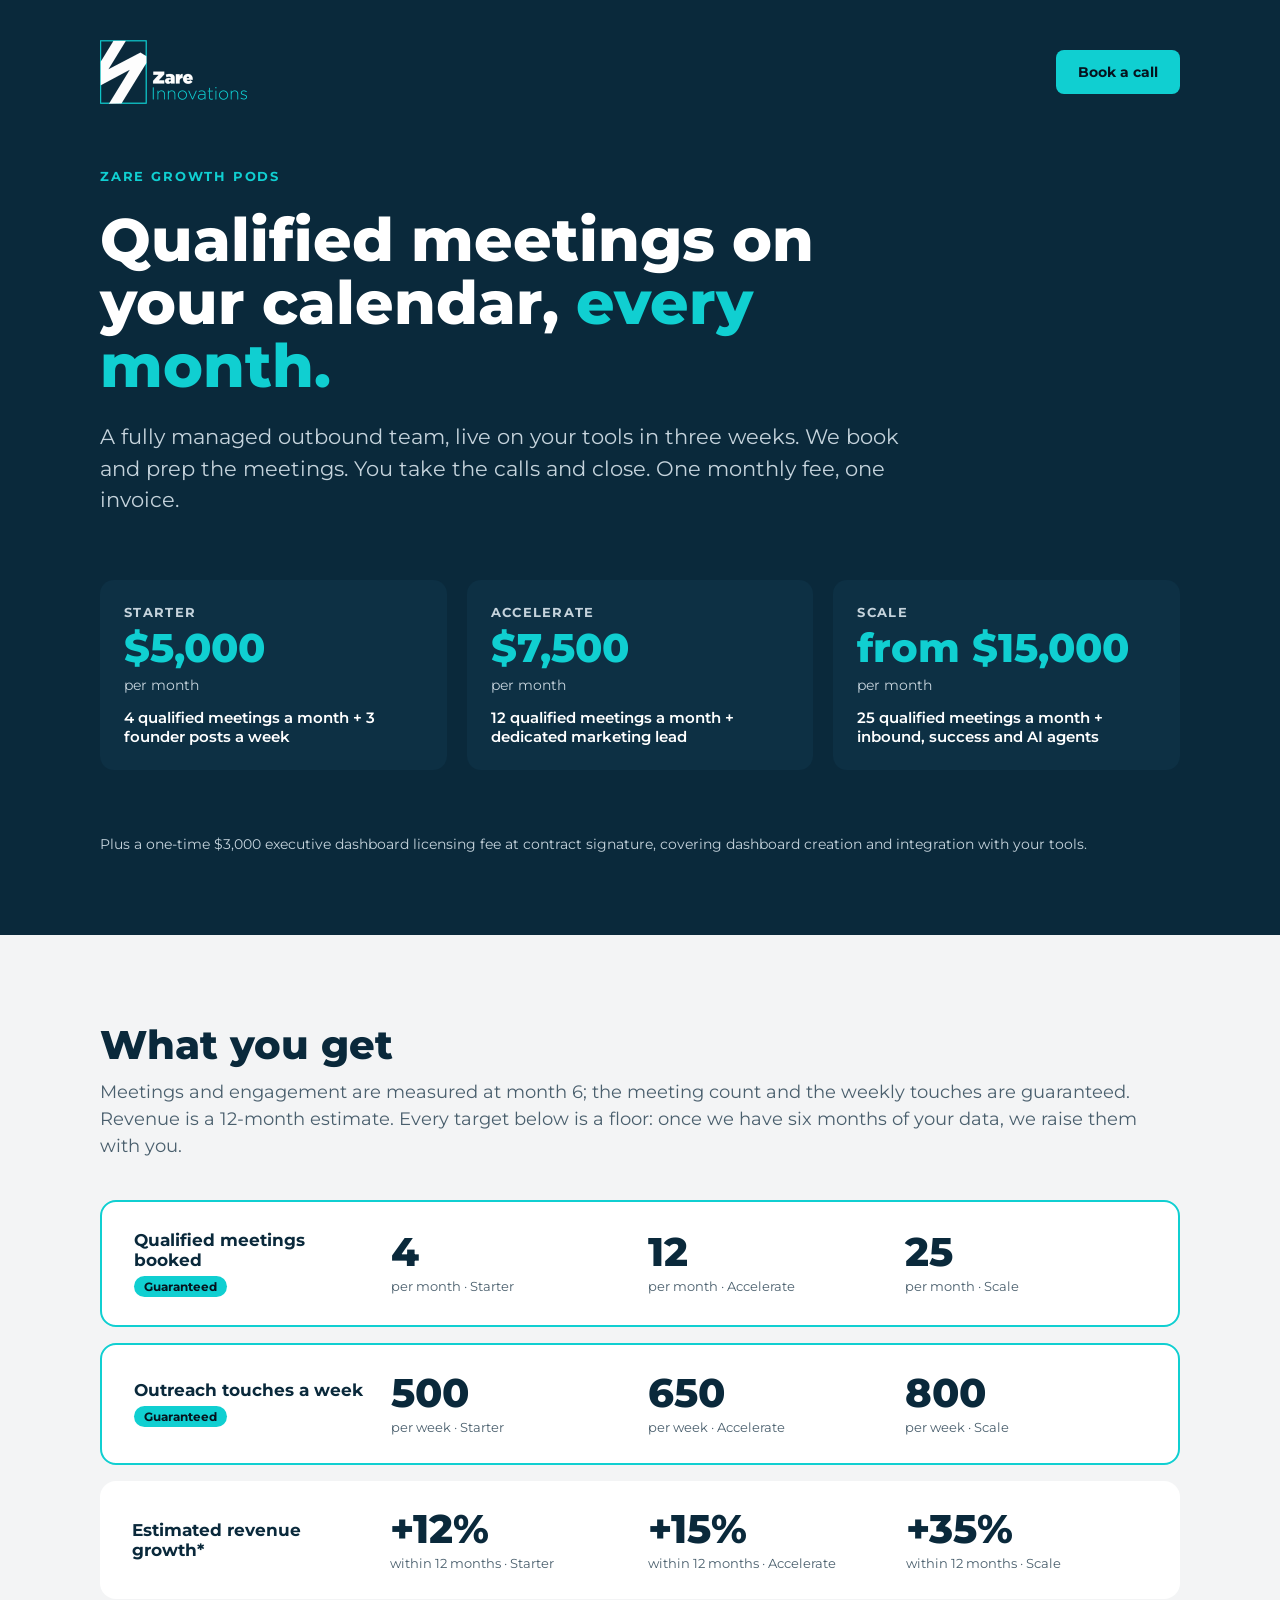
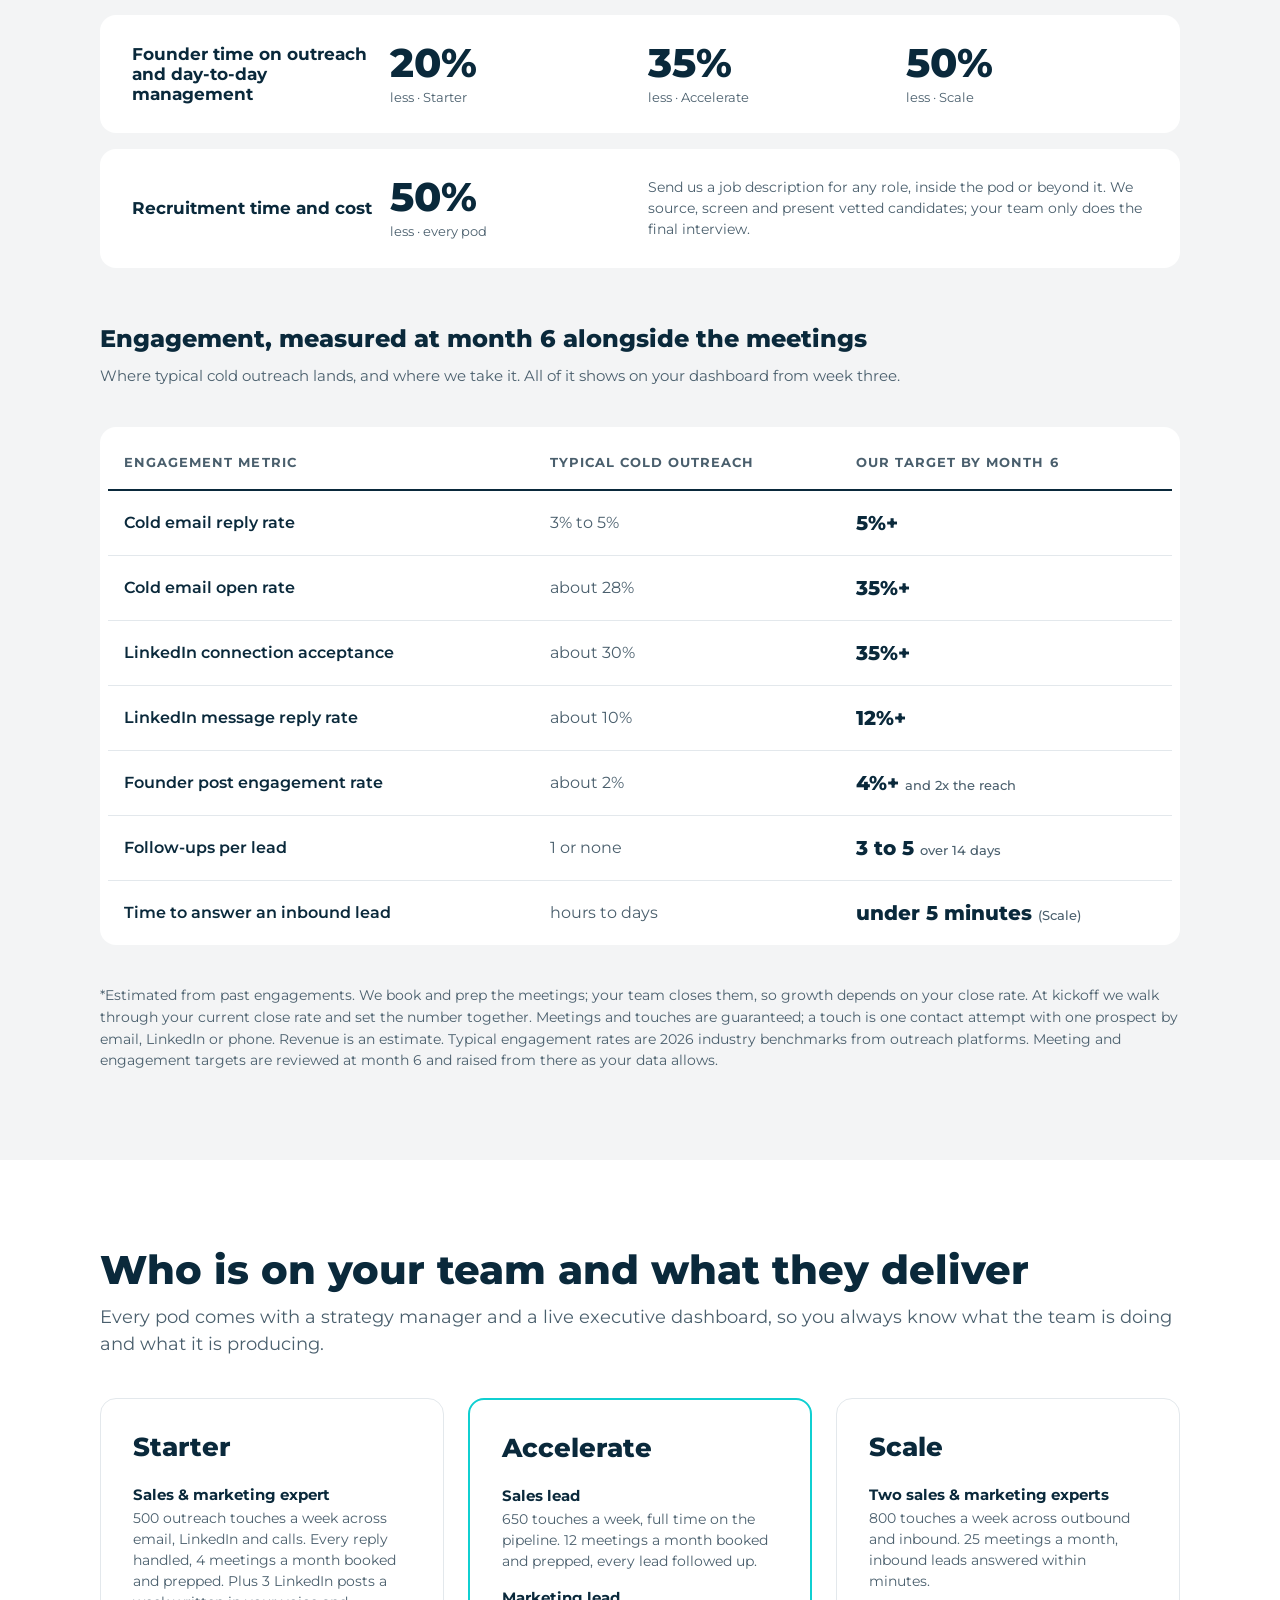
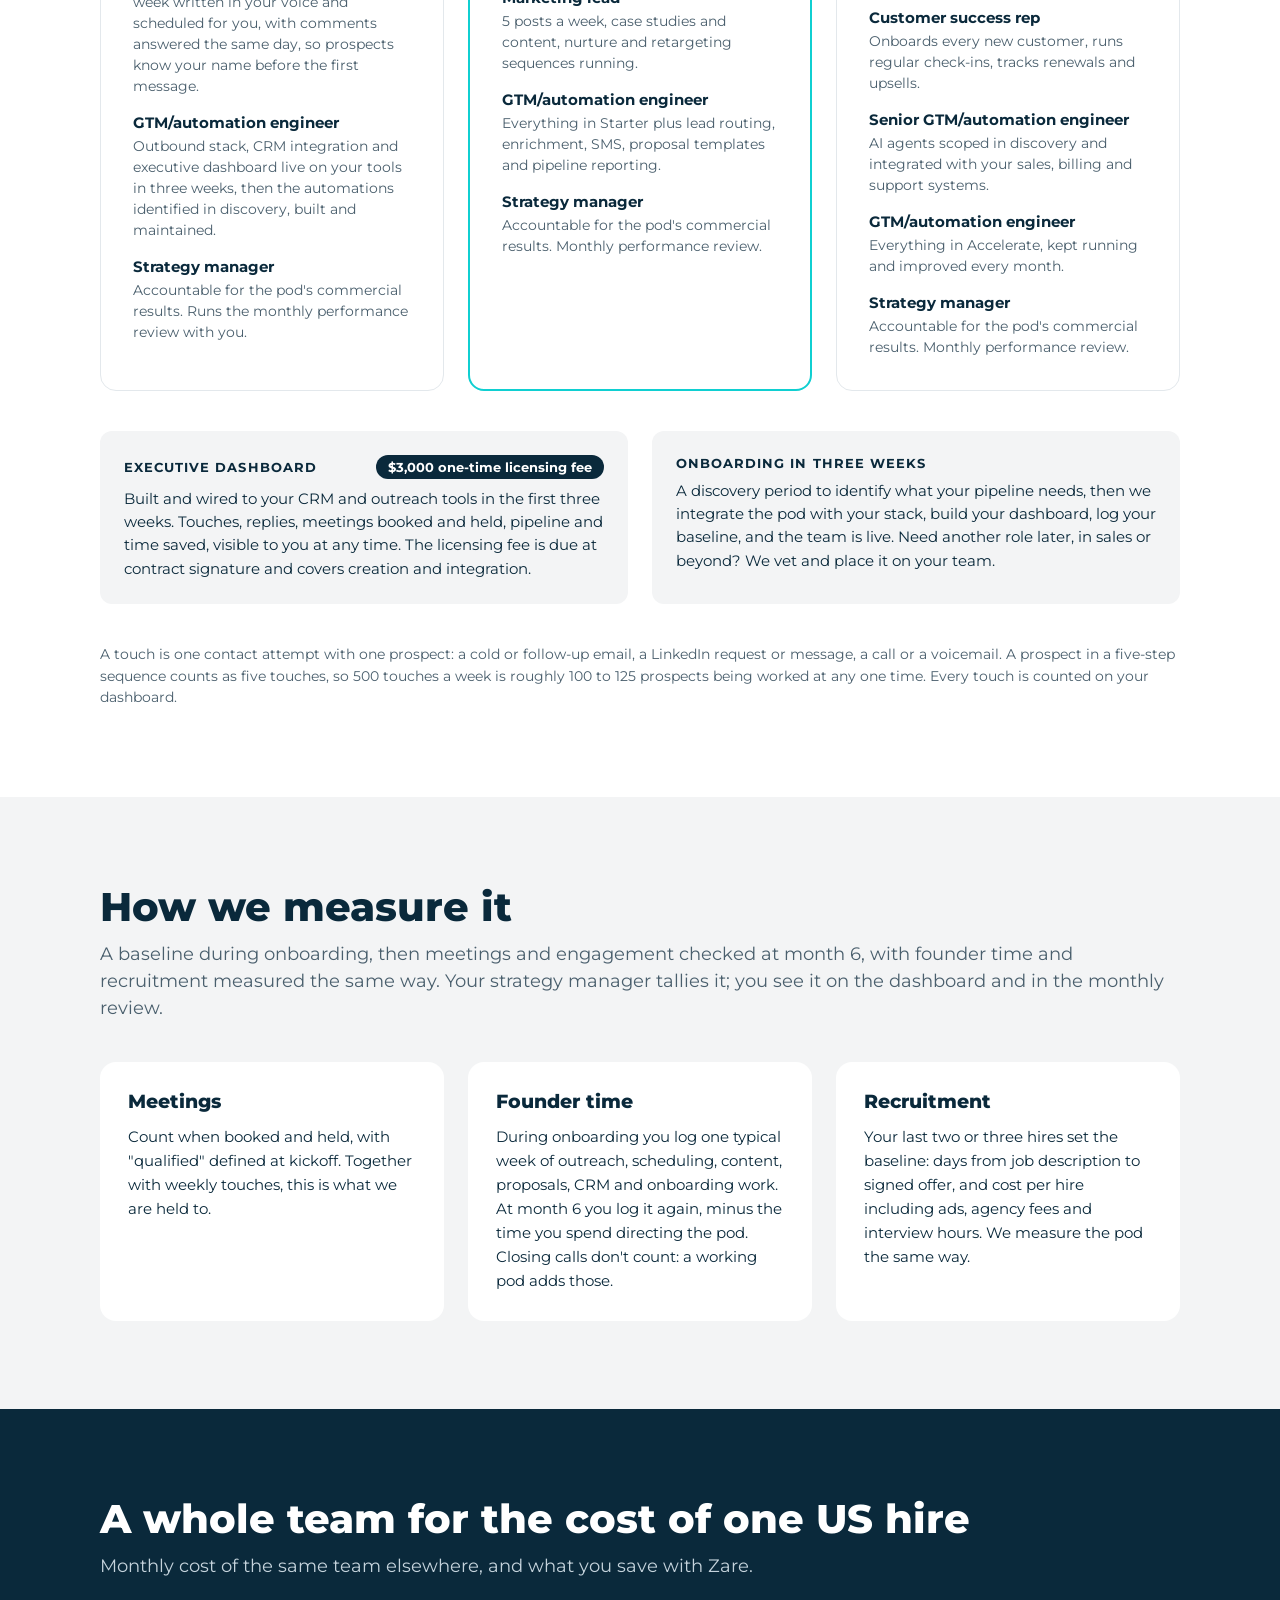
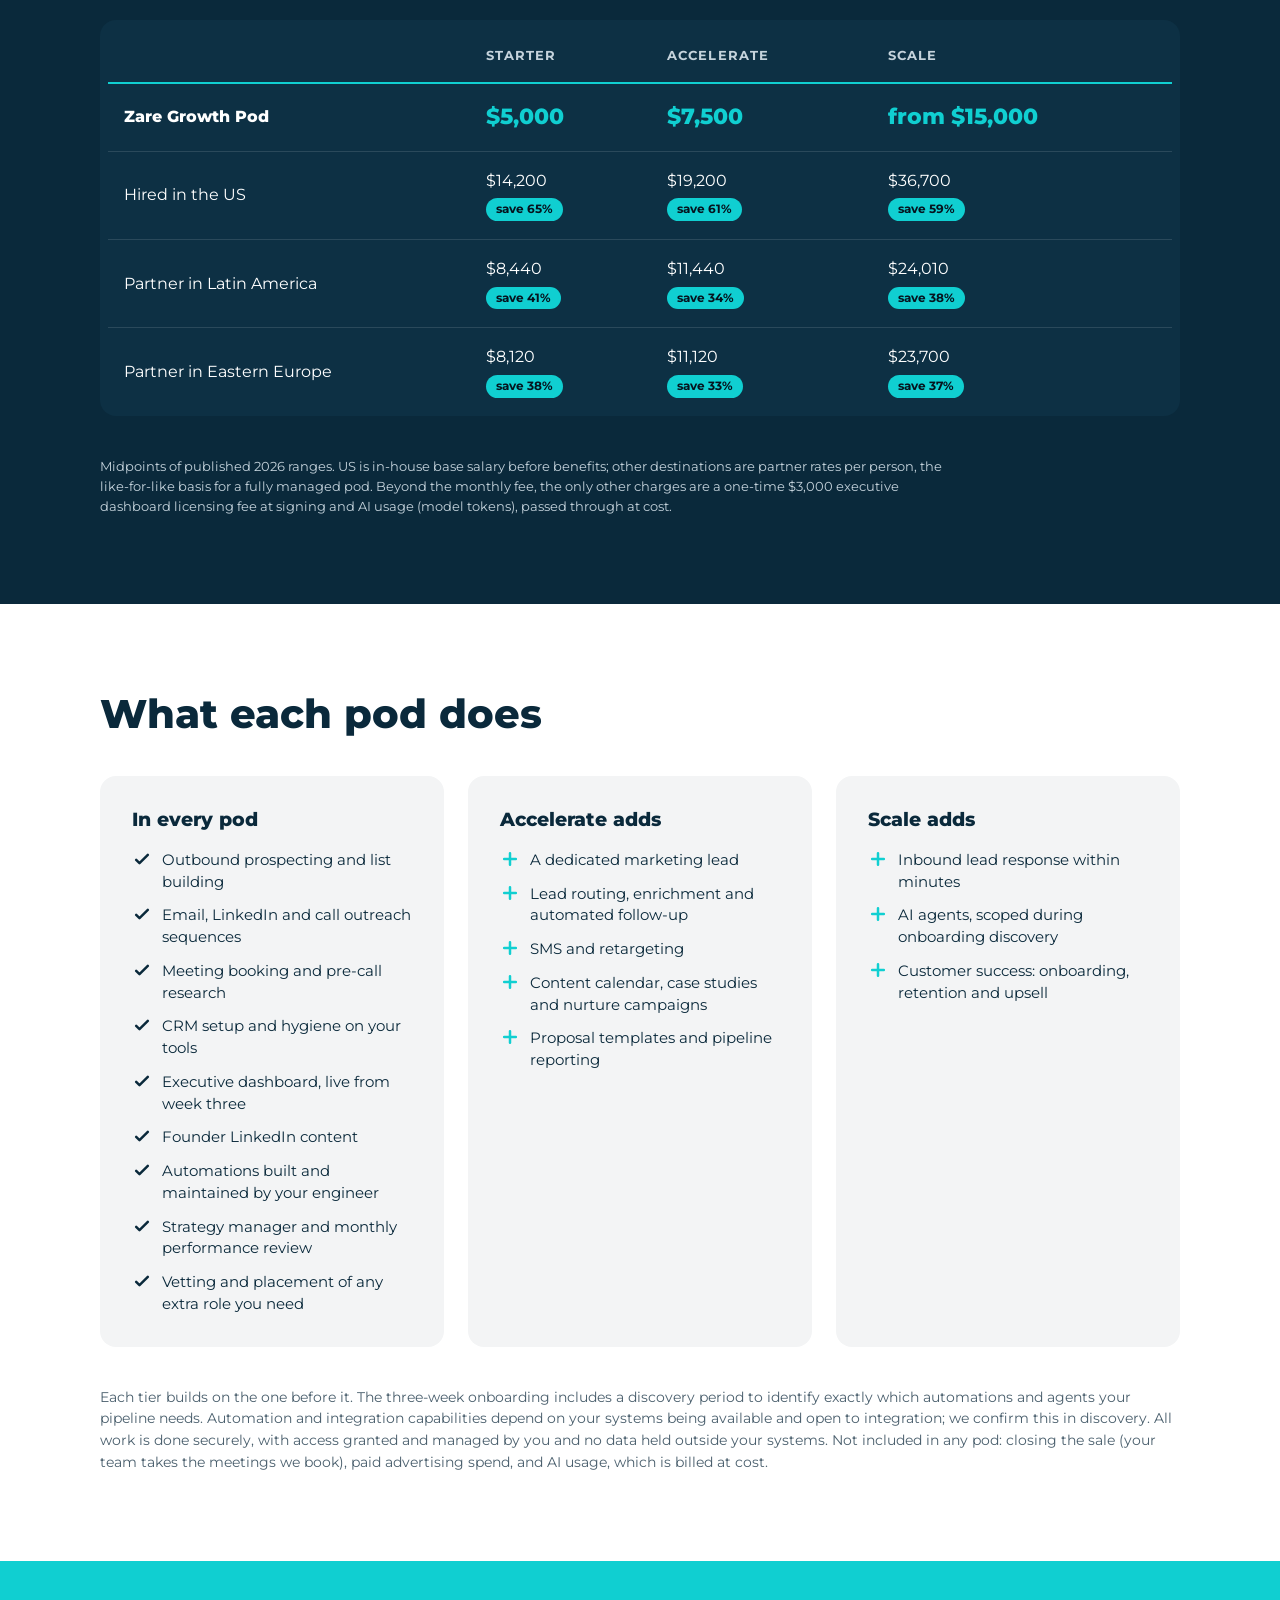
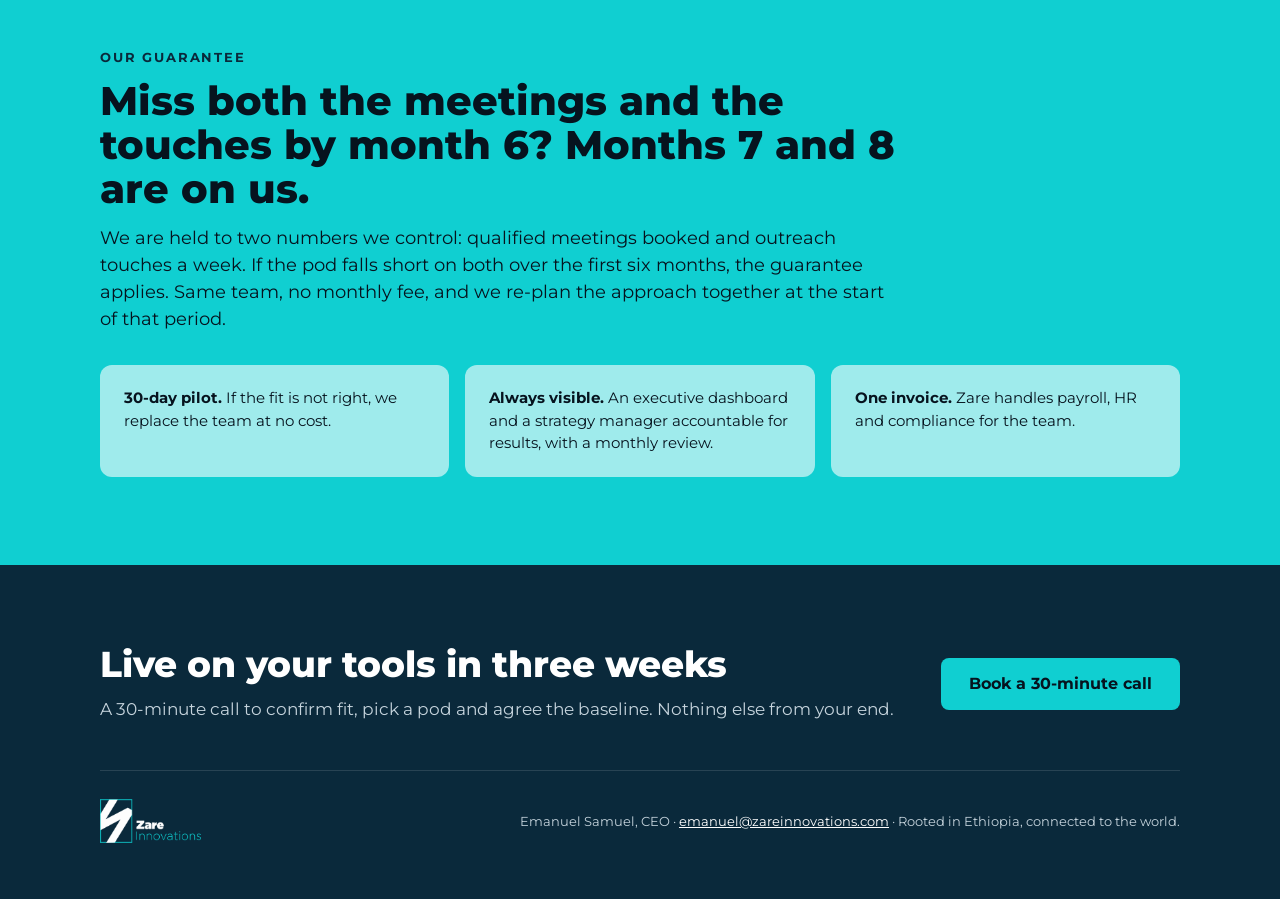
==== commit 3c49f2c6: "Remove Philippines row from cost comparison table The "at par" labels did not hold for every tier (A" ====
--- a/public/index.html
+++ b/public/index.html
@@ -216,7 +216,6 @@
           <tr><th scope="row">Hired in the US</th><td><span class="cost">$14,200</span><br><span class="badge">save 65%</span></td><td><span class="cost">$19,200</span><br><span class="badge">save 61%</span></td><td><span class="cost">$36,700</span><br><span class="badge">save 59%</span></td></tr>
           <tr><th scope="row">Partner in Latin America</th><td><span class="cost">$8,440</span><br><span class="badge">save 41%</span></td><td><span class="cost">$11,440</span><br><span class="badge">save 34%</span></td><td><span class="cost">$24,010</span><br><span class="badge">save 38%</span></td></tr>
           <tr><th scope="row">Partner in Eastern Europe</th><td><span class="cost">$8,120</span><br><span class="badge">save 38%</span></td><td><span class="cost">$11,120</span><br><span class="badge">save 33%</span></td><td><span class="cost">$23,700</span><br><span class="badge">save 37%</span></td></tr>
-          <tr><th scope="row">Partner in the Philippines</th><td><span class="cost">$5,200</span><br><span class="badge">at par</span></td><td><span class="cost">$7,200</span><br><span class="badge">at par</span></td><td><span class="cost">$15,450</span><br><span class="badge">at par</span></td></tr>
         </tbody>
       </table>
     </div>
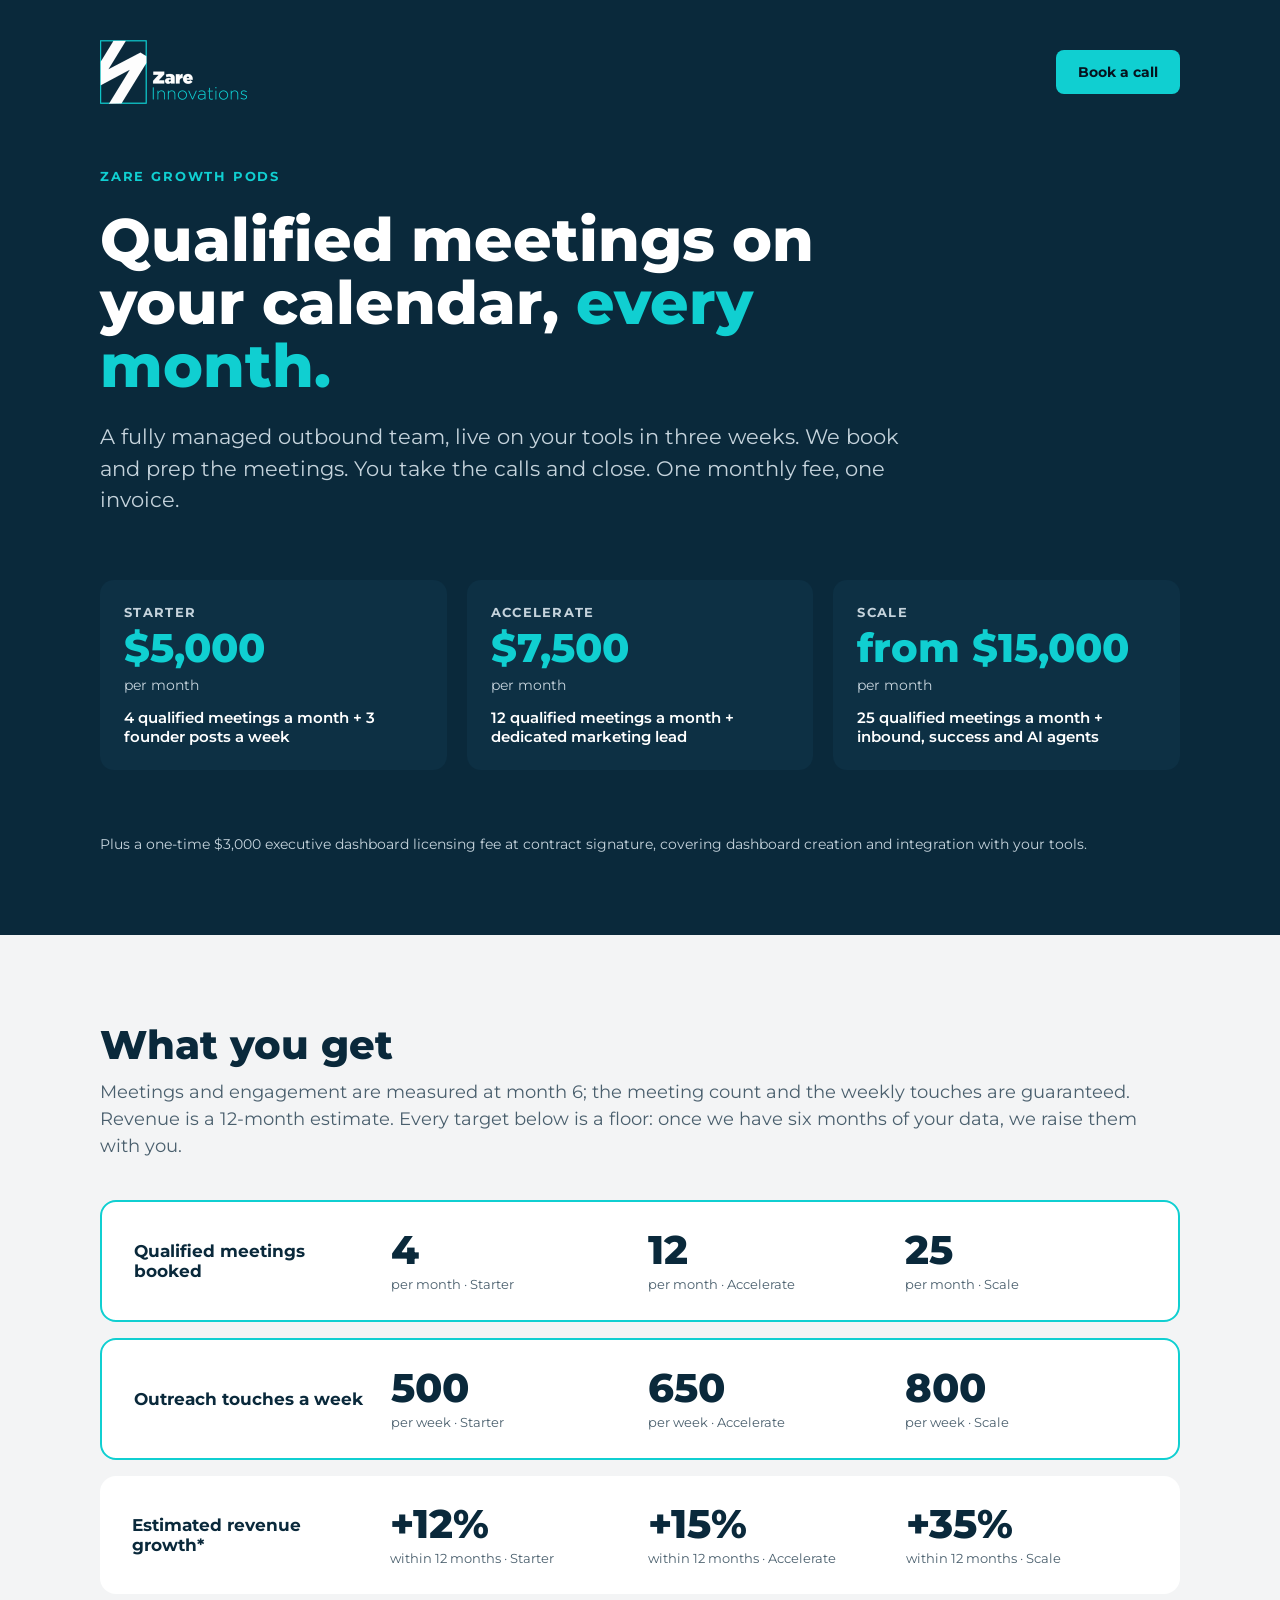
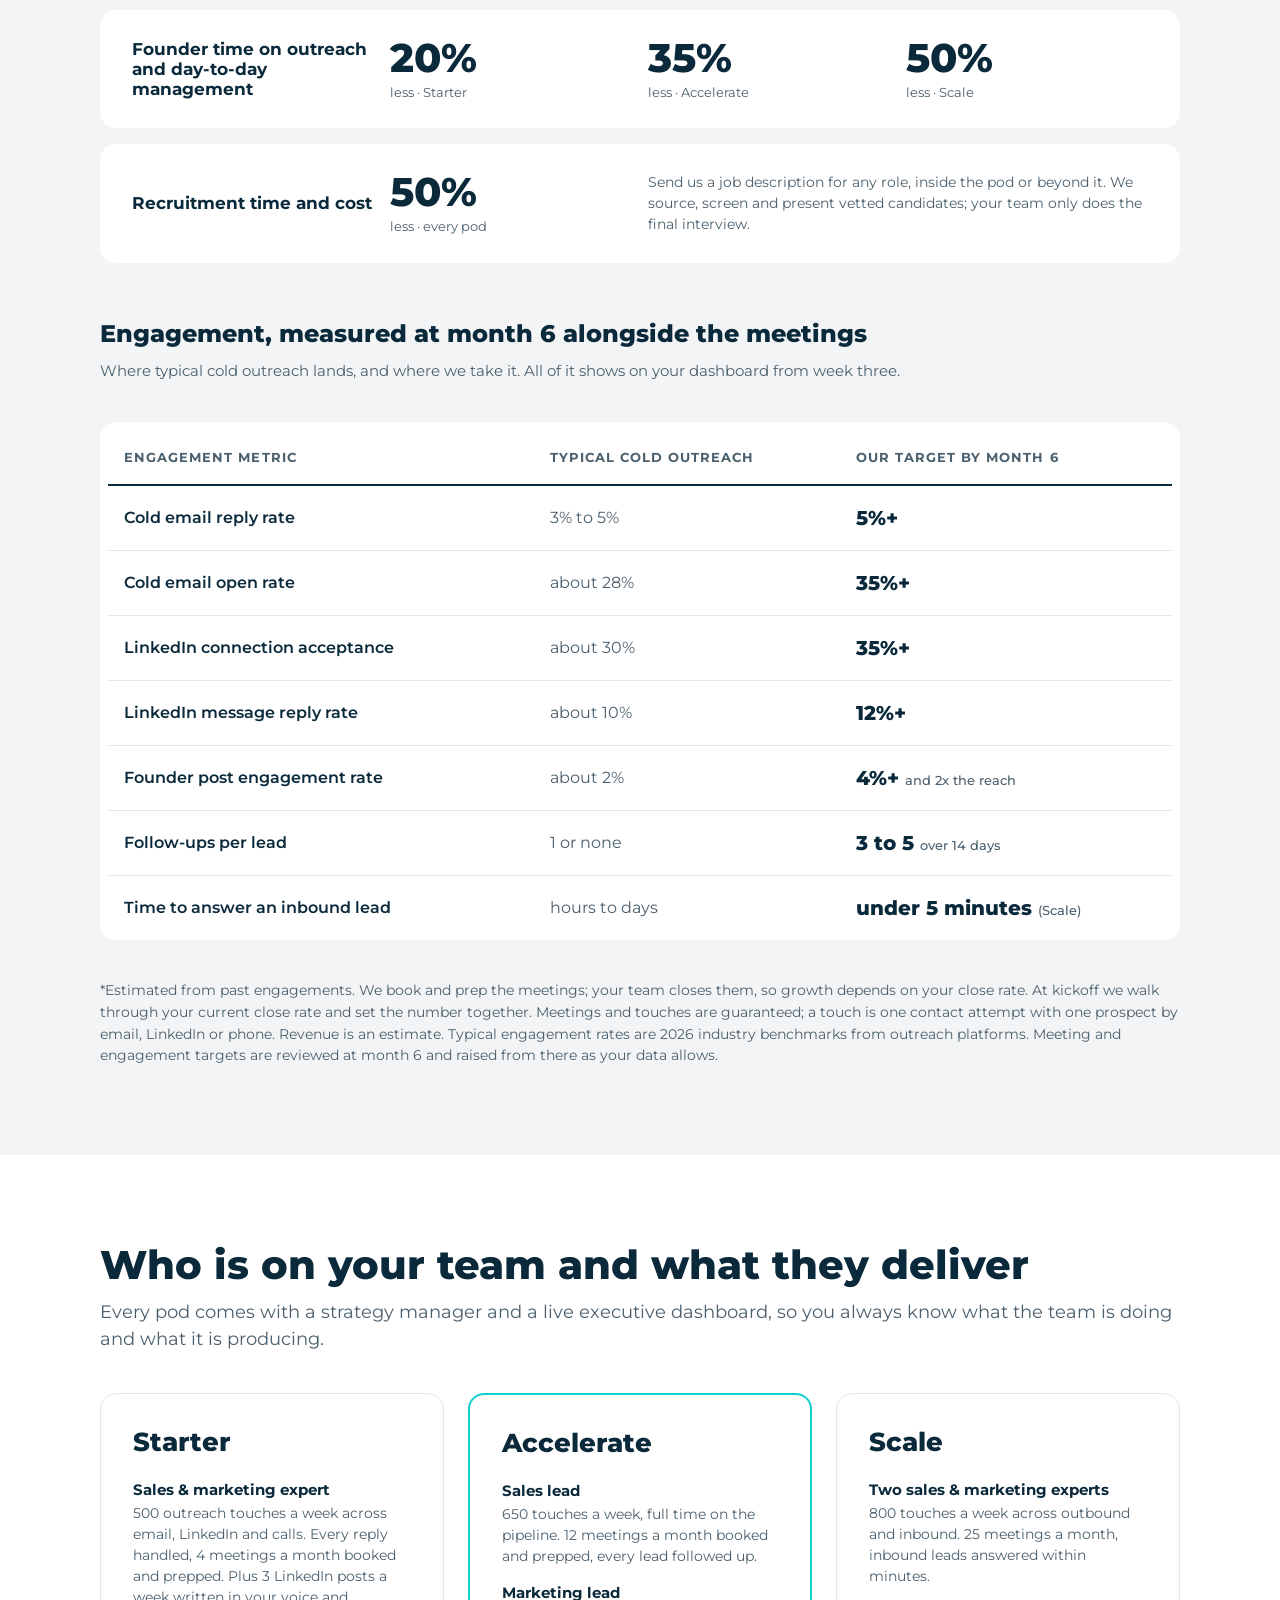
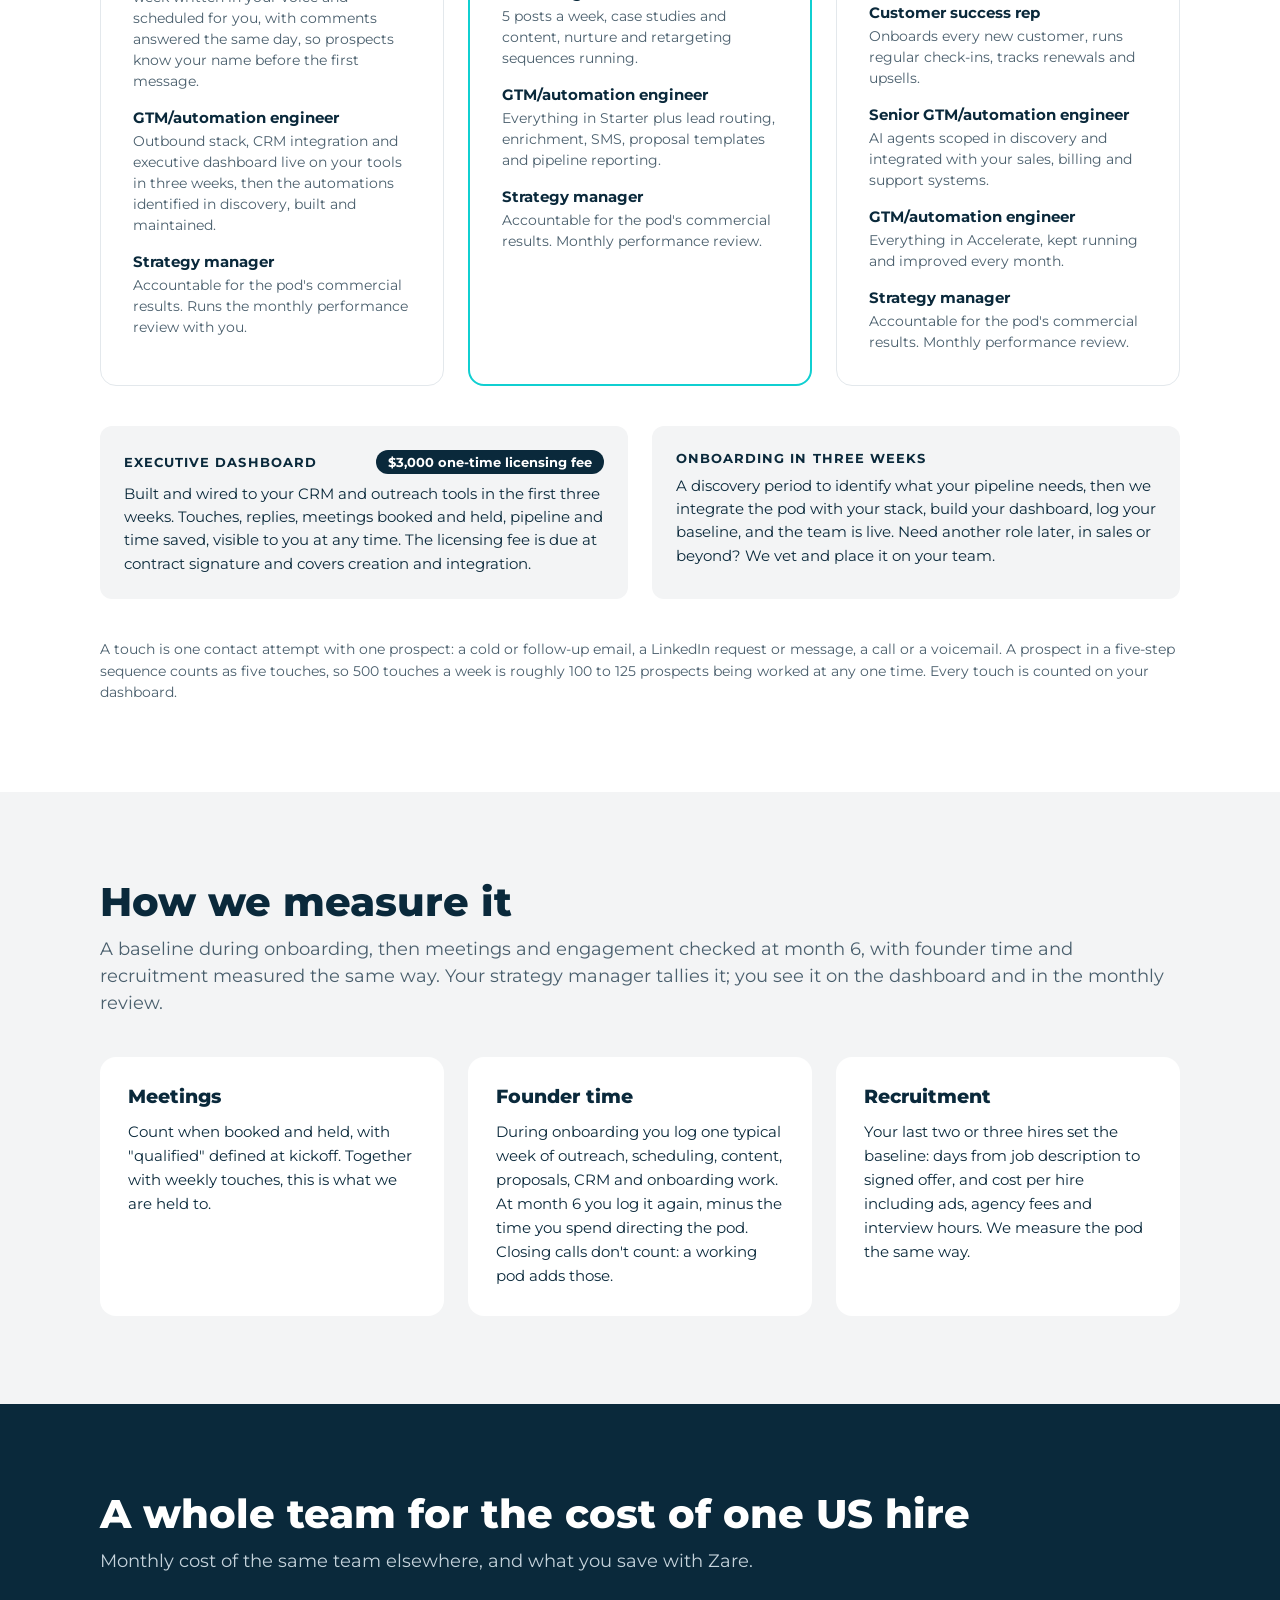
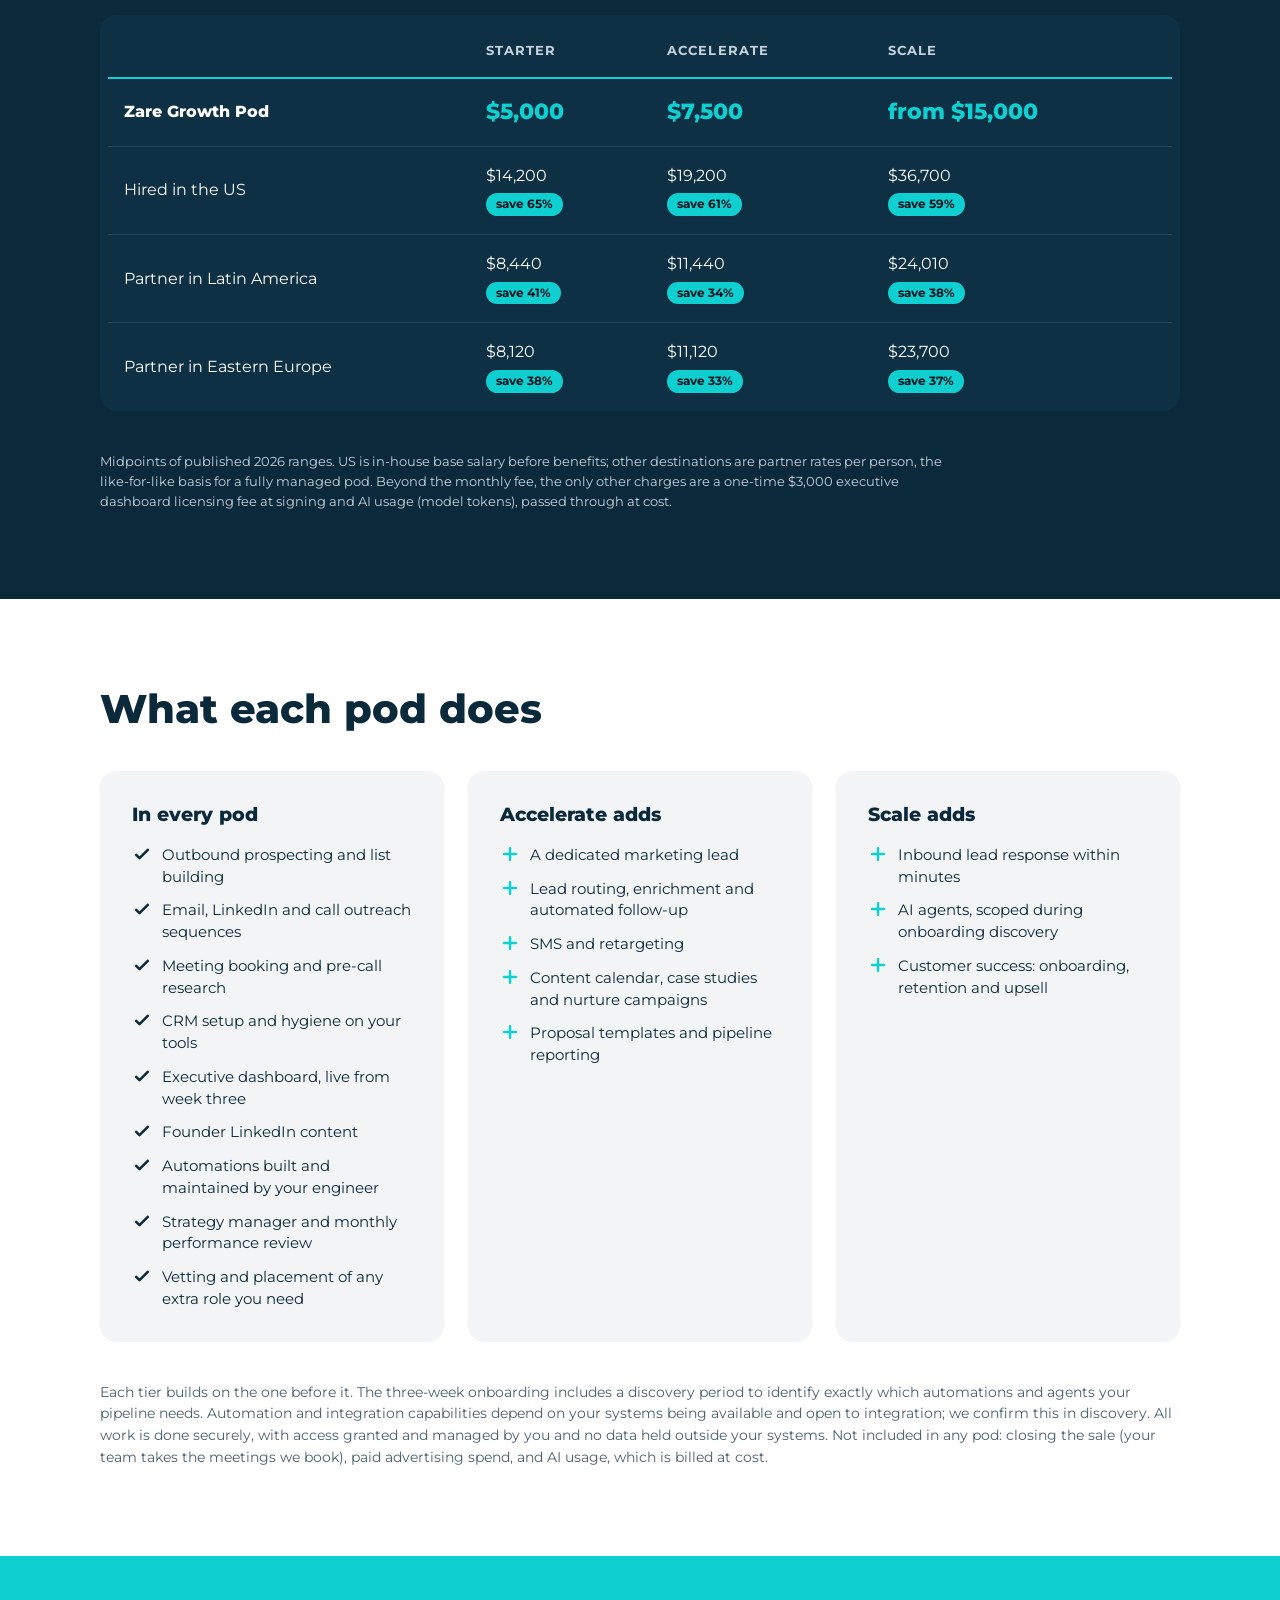
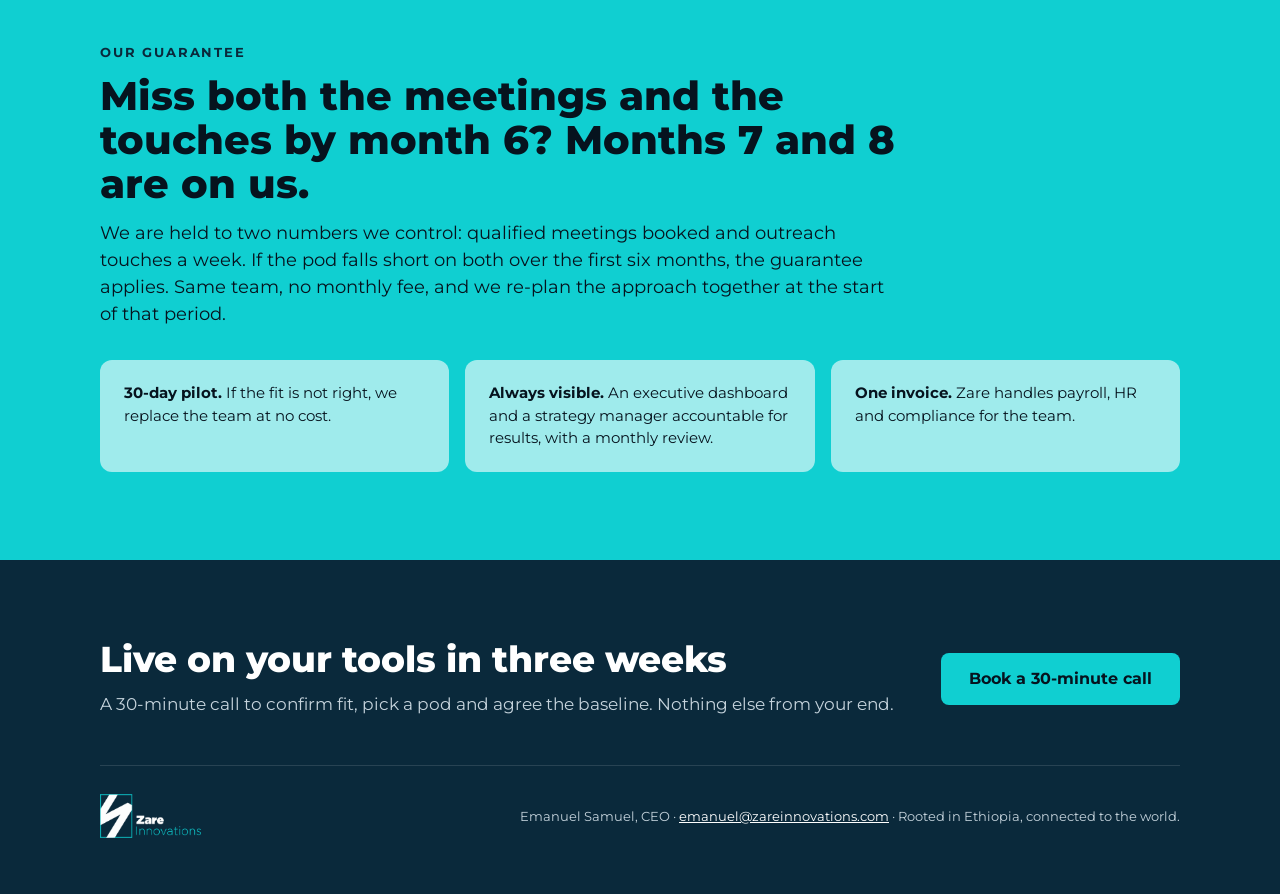
==== commit b05ddc05: "Remove Guaranteed badges from meetings and touches rows The guarantee applies only when both numbers" ====
--- a/public/index.html
+++ b/public/index.html
@@ -75,13 +75,13 @@
 
     <div class="stats">
       <div class="stat-row stat-row--guaranteed">
-        <div class="stat-row__label"><p>Qualified meetings booked</p><span class="badge">Guaranteed</span></div>
+        <div class="stat-row__label"><p>Qualified meetings booked</p></div>
         <div class="stat"><span class="stat__value">4</span><span class="stat__caption">per month · Starter</span></div>
         <div class="stat"><span class="stat__value">12</span><span class="stat__caption">per month · Accelerate</span></div>
         <div class="stat"><span class="stat__value">25</span><span class="stat__caption">per month · Scale</span></div>
       </div>
       <div class="stat-row stat-row--guaranteed">
-        <div class="stat-row__label"><p>Outreach touches a week</p><span class="badge">Guaranteed</span></div>
+        <div class="stat-row__label"><p>Outreach touches a week</p></div>
         <div class="stat"><span class="stat__value">500</span><span class="stat__caption">per week · Starter</span></div>
         <div class="stat"><span class="stat__value">650</span><span class="stat__caption">per week · Accelerate</span></div>
         <div class="stat"><span class="stat__value">800</span><span class="stat__caption">per week · Scale</span></div>
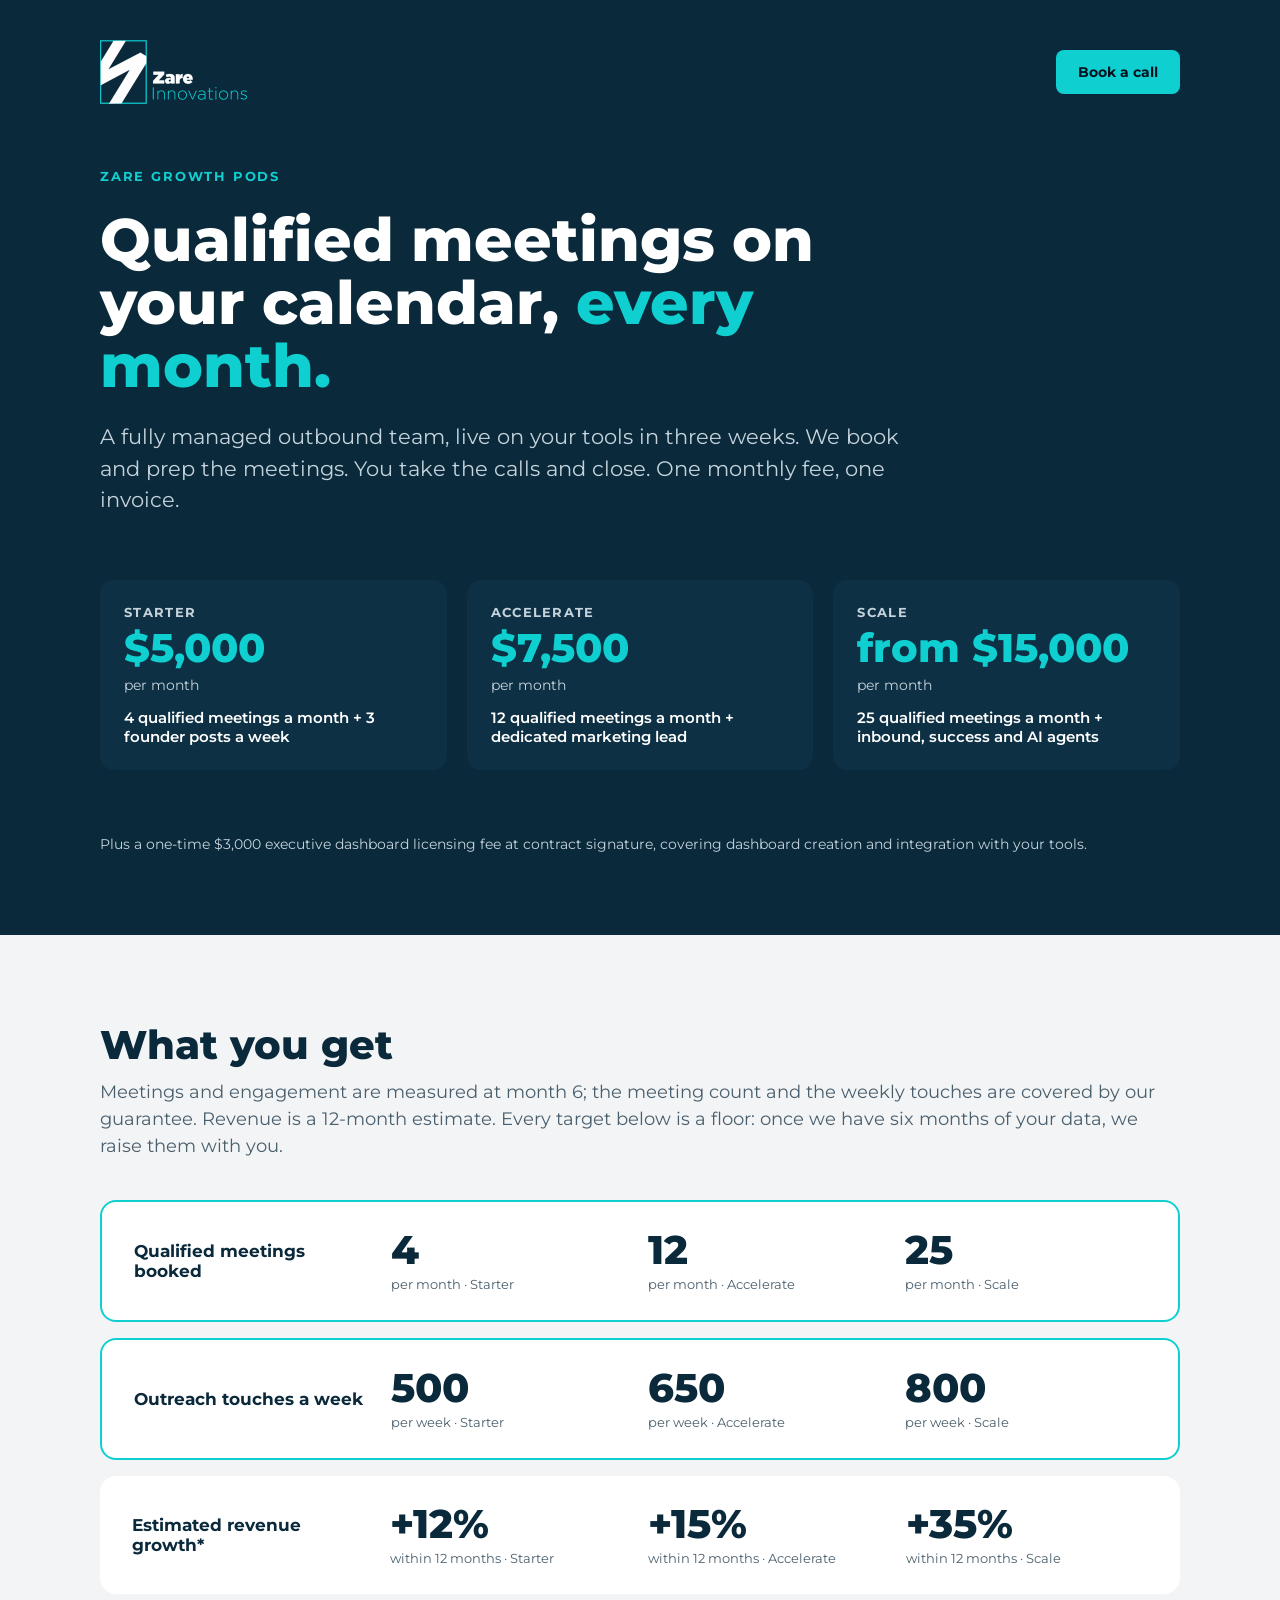
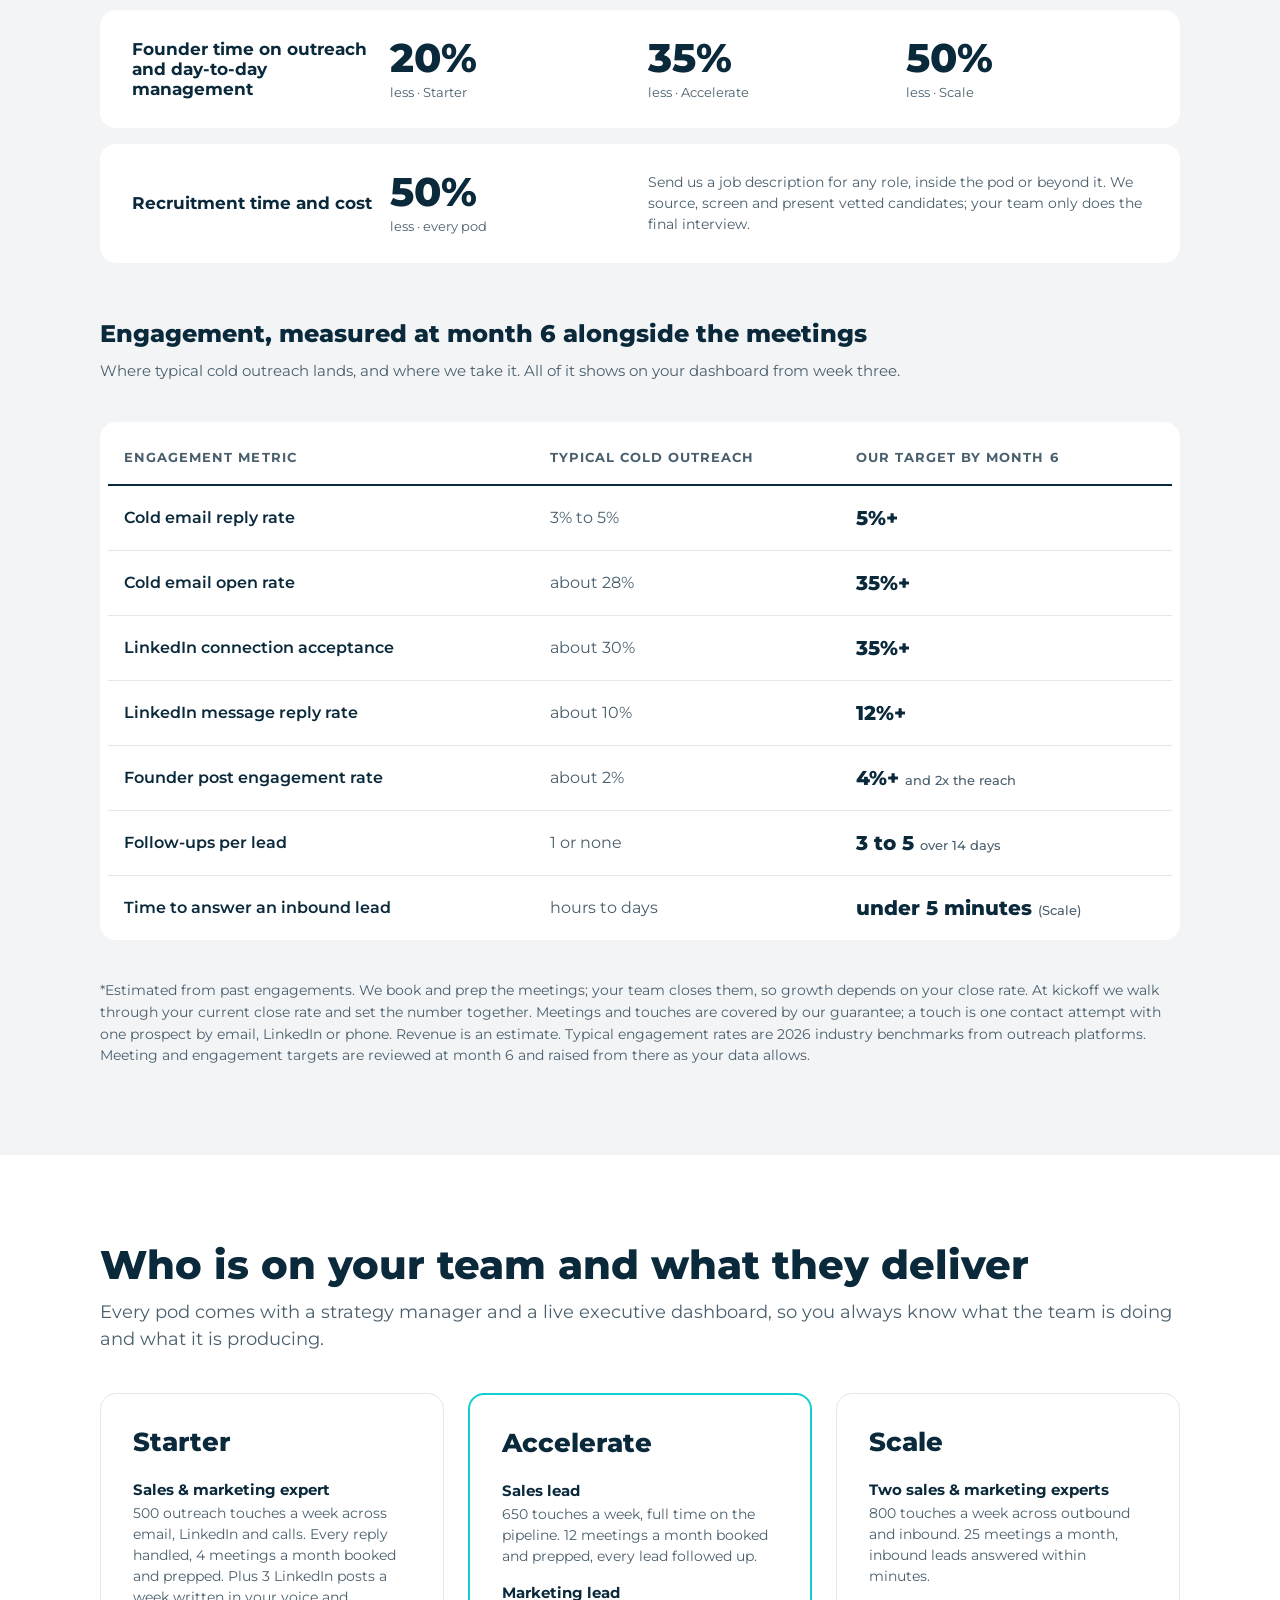
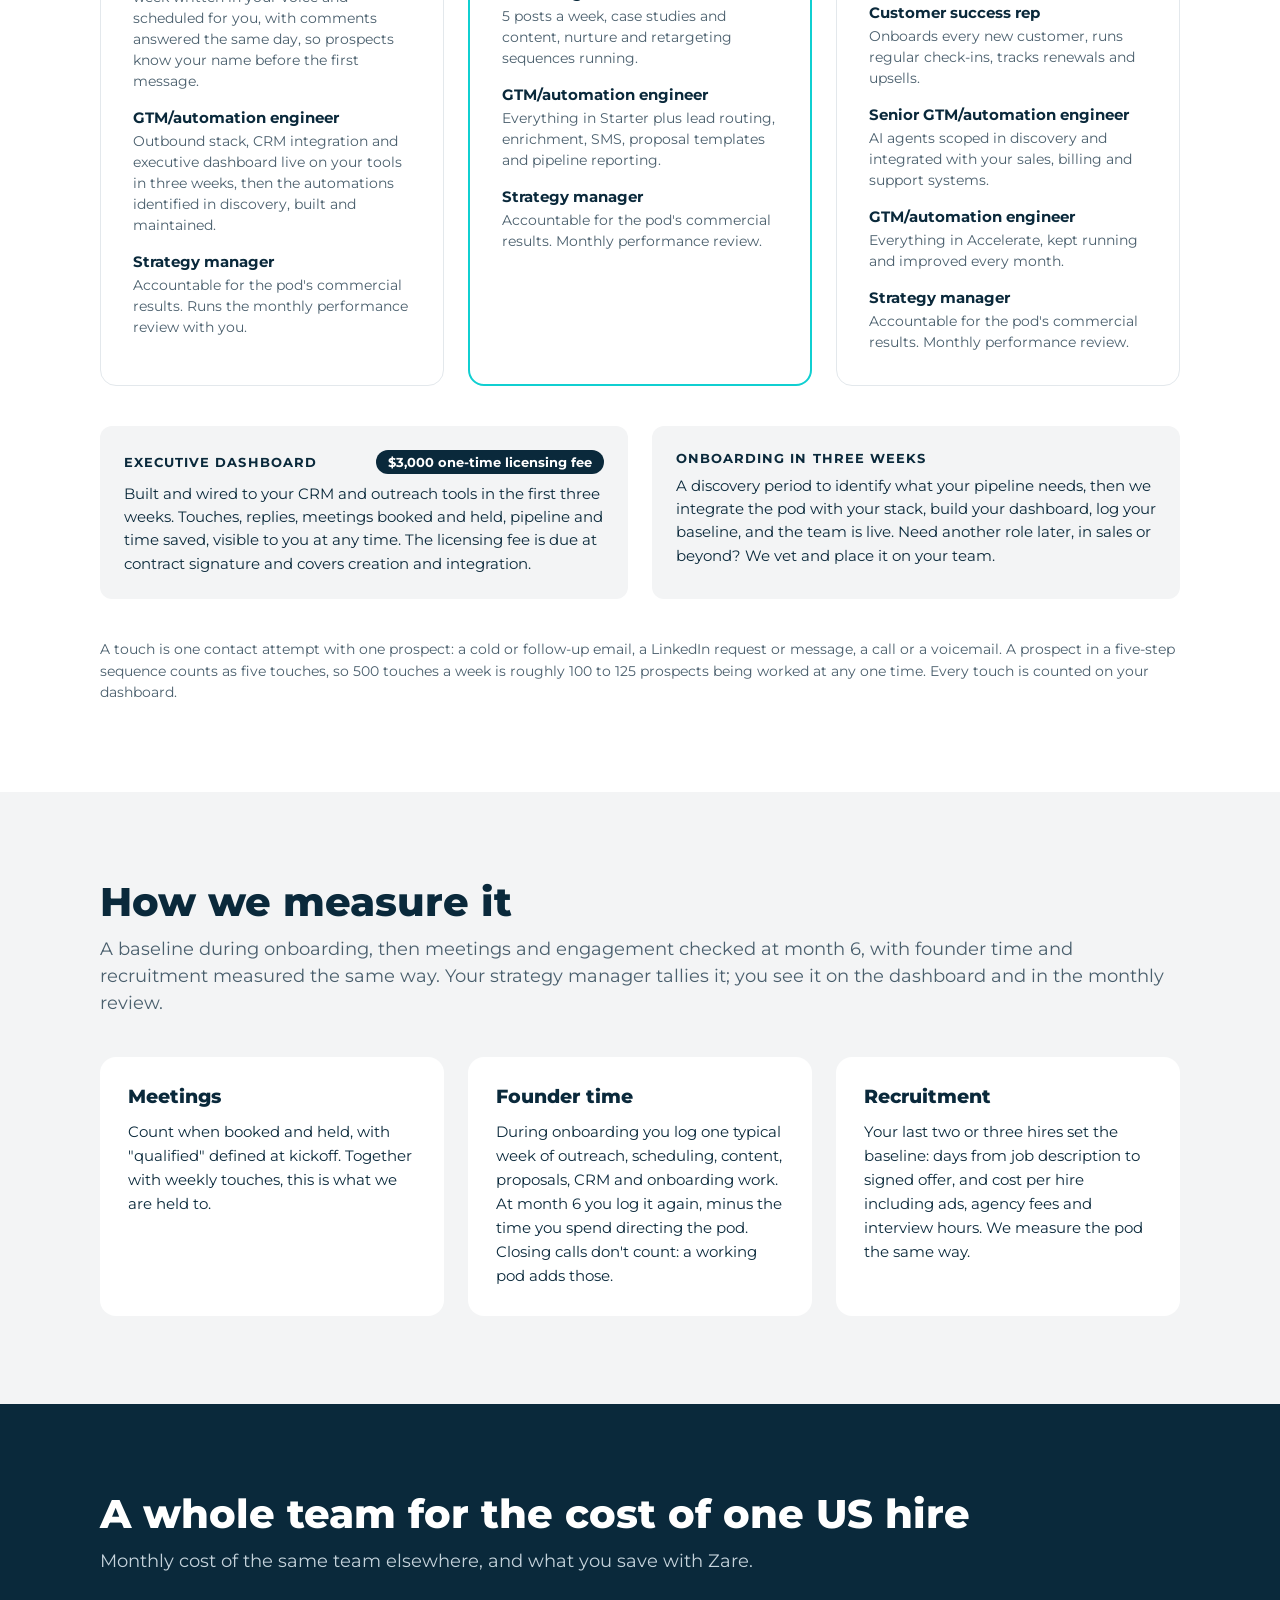
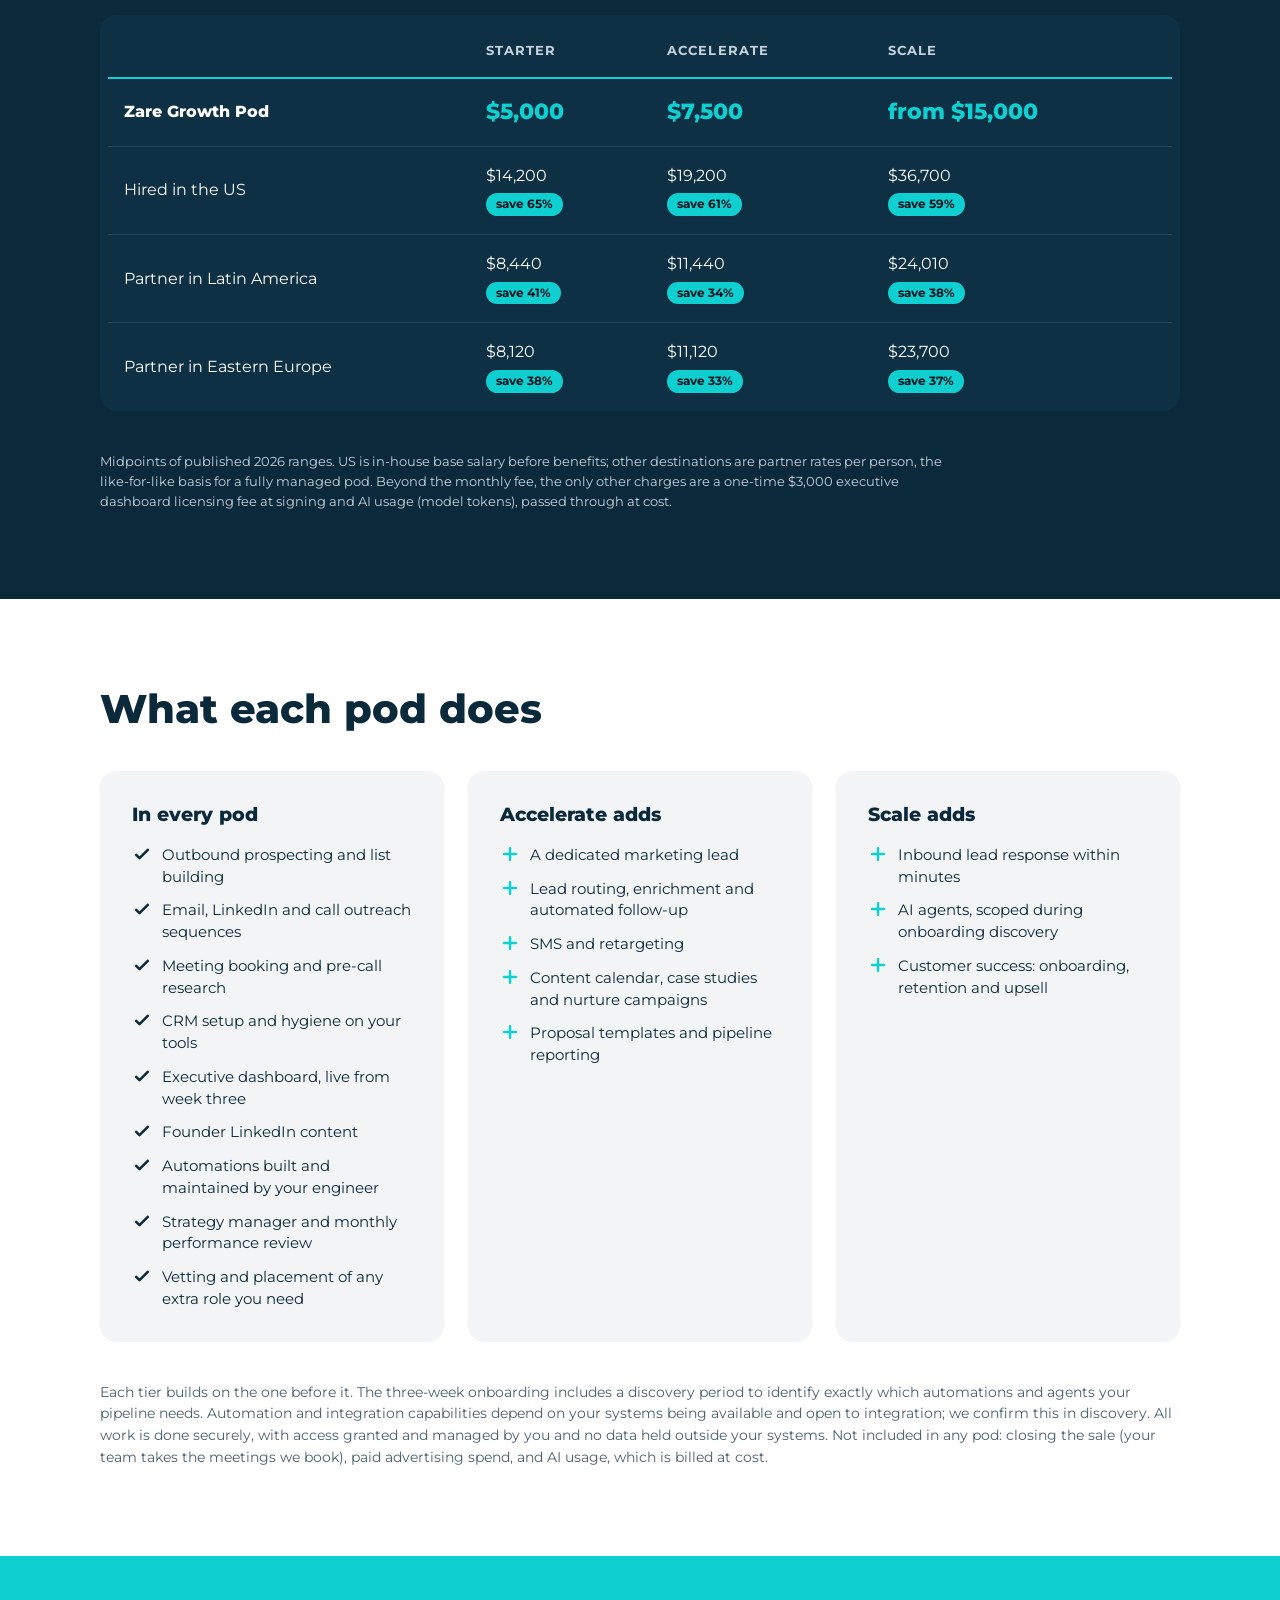
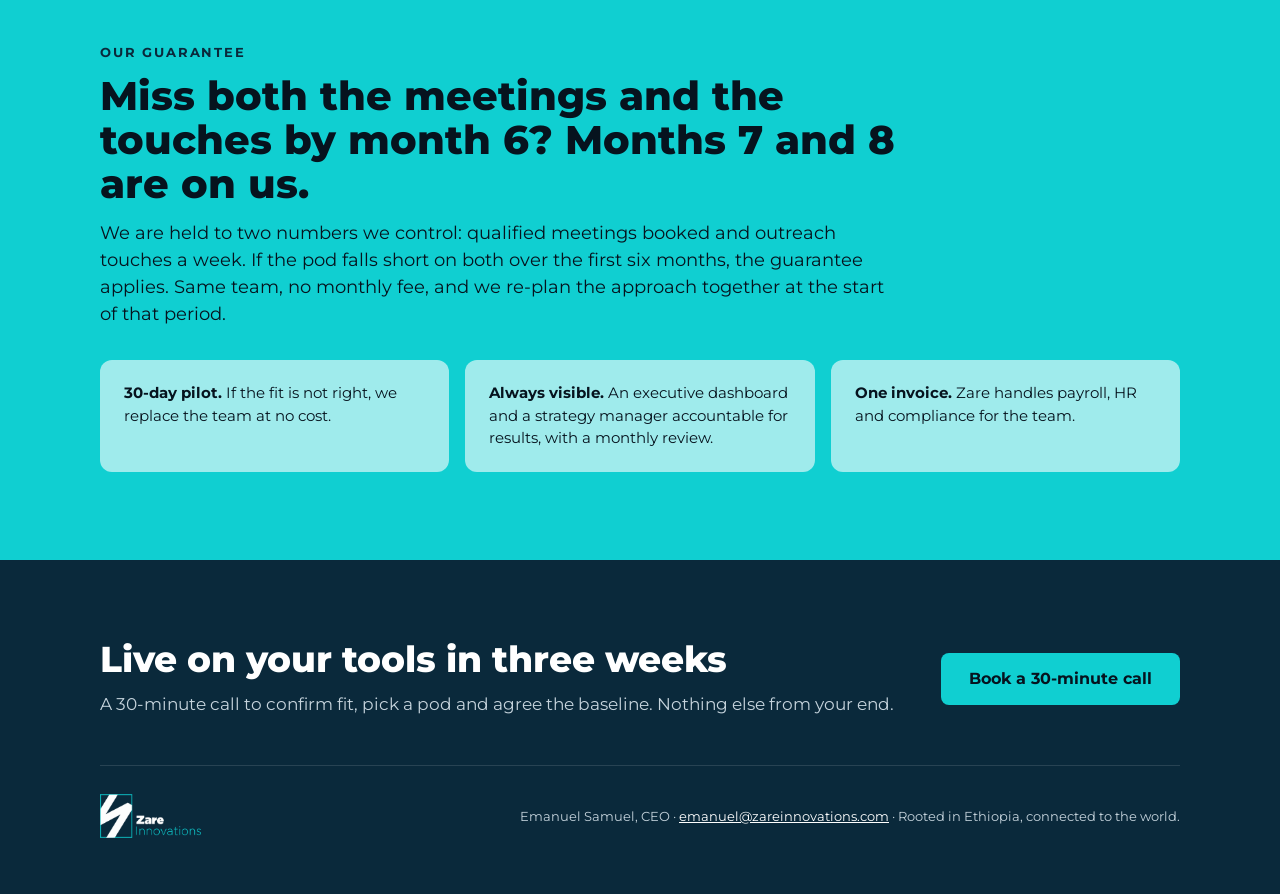
==== commit a7cdfeac: "Reword guarantee mentions to "covered by our guarantee" The intro and footnote in "What you get" sai" ====
--- a/public/index.html
+++ b/public/index.html
@@ -70,7 +70,7 @@
   <div class="container">
     <div class="section-head">
       <h2 class="h2" id="what-you-get">What you get</h2>
-      <p class="lead">Meetings and engagement are measured at month 6; the meeting count and the weekly touches are guaranteed. Revenue is a 12-month estimate. Every target below is a floor: once we have six months of your data, we raise them with you.</p>
+      <p class="lead">Meetings and engagement are measured at month 6; the meeting count and the weekly touches are covered by our guarantee. Revenue is a 12-month estimate. Every target below is a floor: once we have six months of your data, we raise them with you.</p>
     </div>
 
     <div class="stats">
@@ -123,7 +123,7 @@
         </tbody>
       </table>
     </div>
-    <p class="fineprint">*Estimated from past engagements. We book and prep the meetings; your team closes them, so growth depends on your close rate. At kickoff we walk through your current close rate and set the number together. Meetings and touches are guaranteed; a touch is one contact attempt with one prospect by email, LinkedIn or phone. Revenue is an estimate. Typical engagement rates are 2026 industry benchmarks from outreach platforms. Meeting and engagement targets are reviewed at month 6 and raised from there as your data allows.</p>
+    <p class="fineprint">*Estimated from past engagements. We book and prep the meetings; your team closes them, so growth depends on your close rate. At kickoff we walk through your current close rate and set the number together. Meetings and touches are covered by our guarantee; a touch is one contact attempt with one prospect by email, LinkedIn or phone. Revenue is an estimate. Typical engagement rates are 2026 industry benchmarks from outreach platforms. Meeting and engagement targets are reviewed at month 6 and raised from there as your data allows.</p>
   </div>
 </section>
 
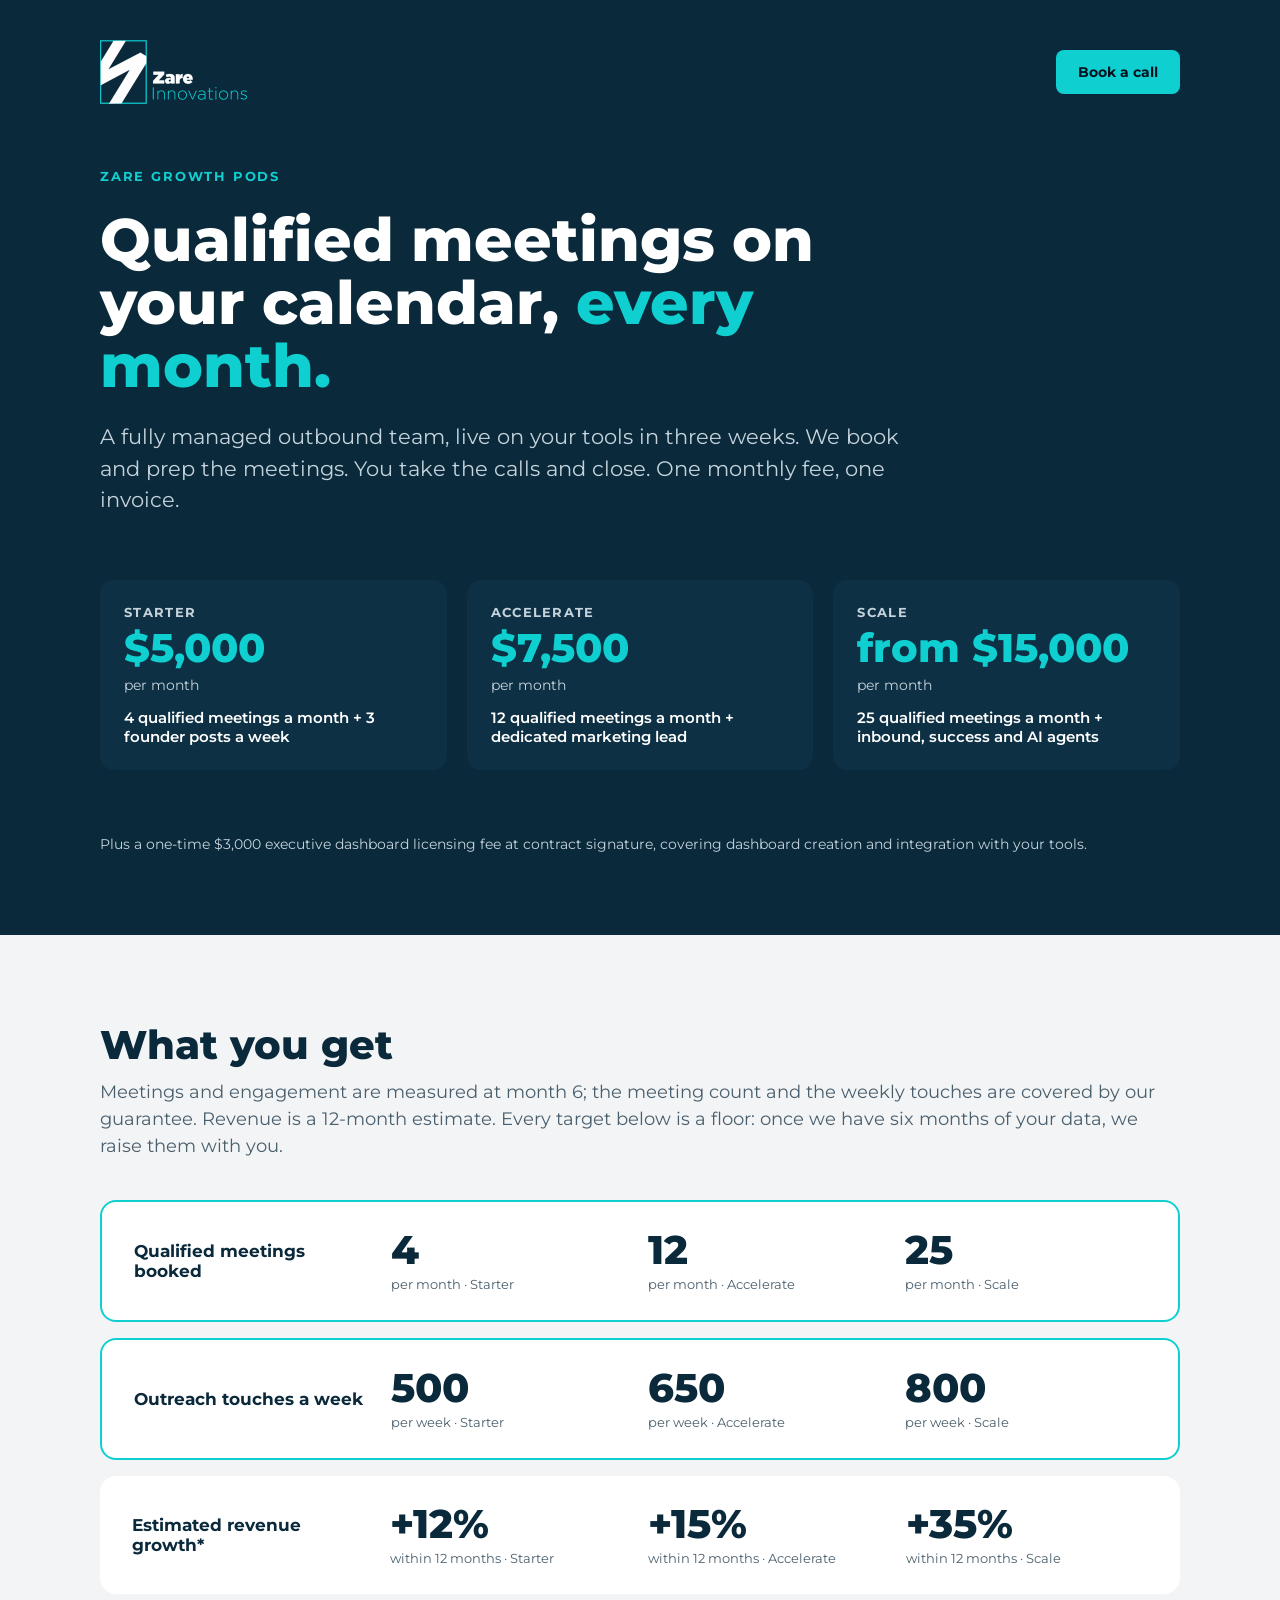
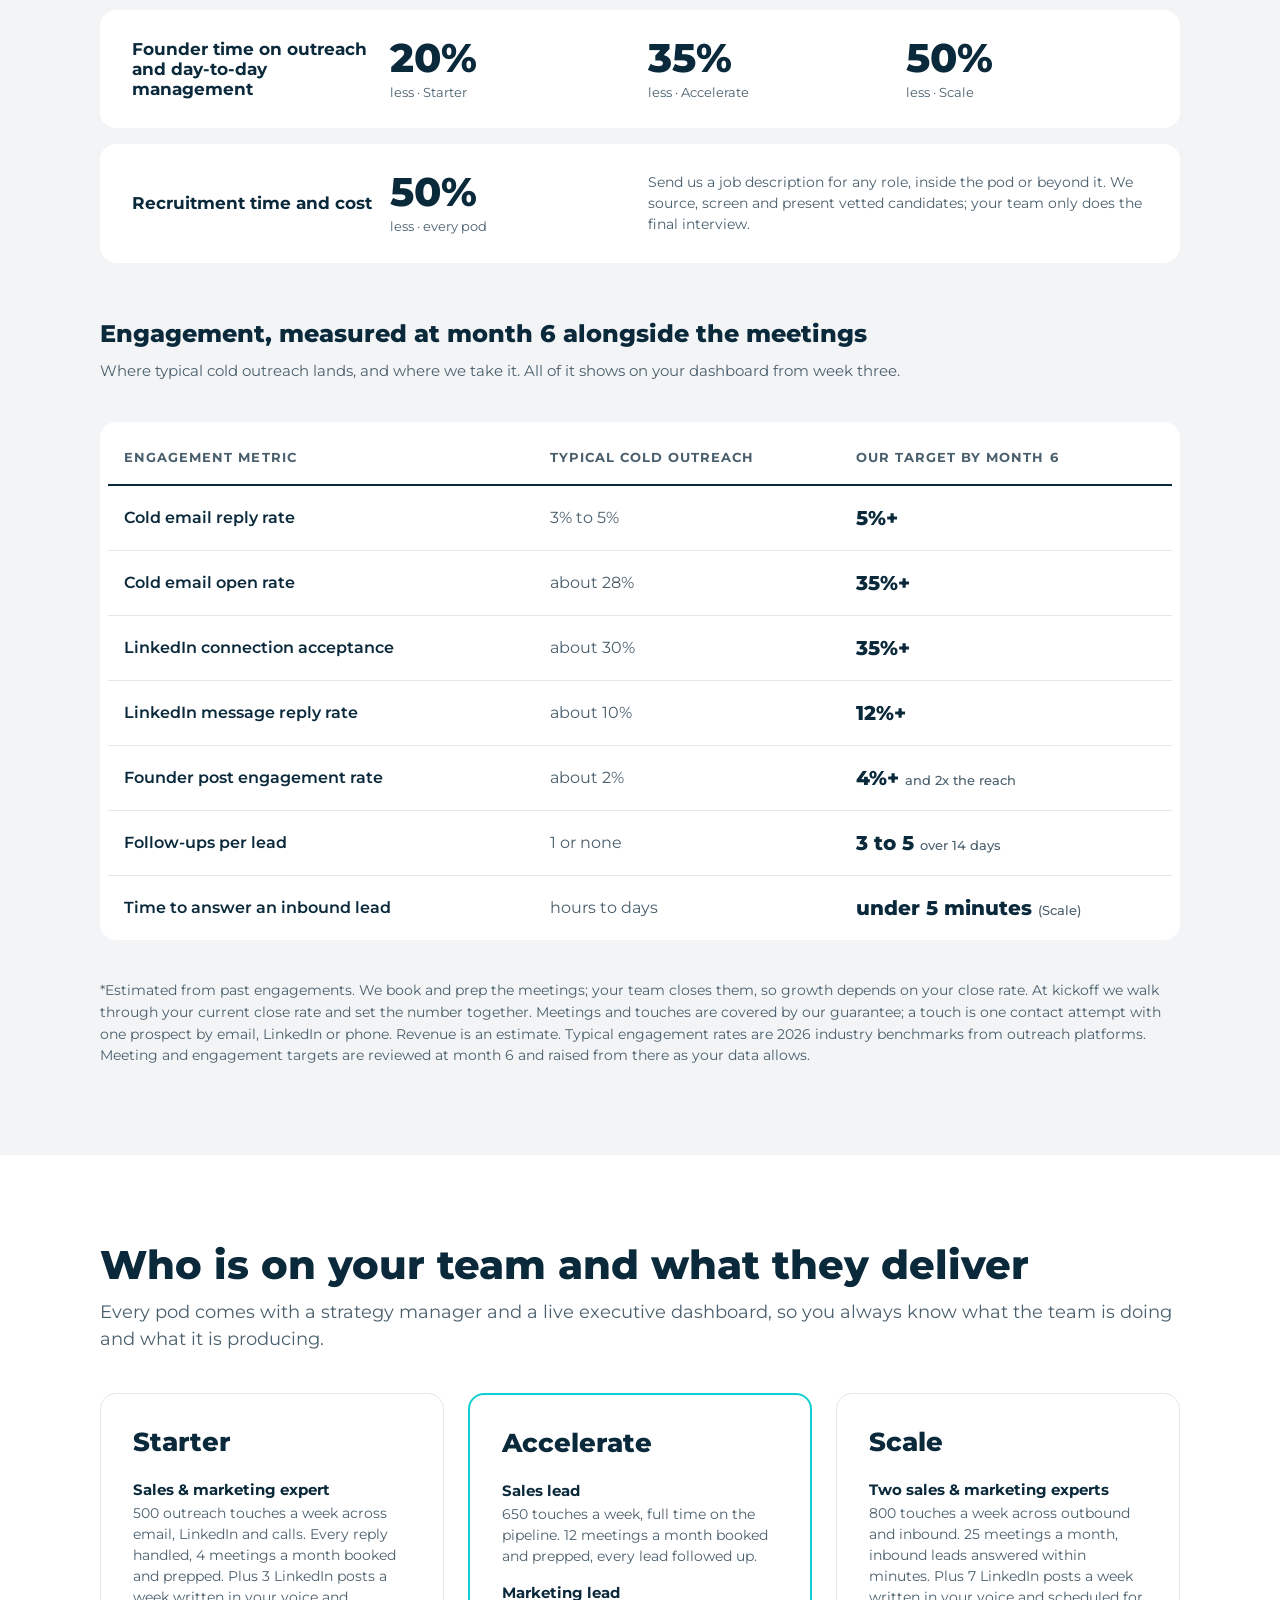
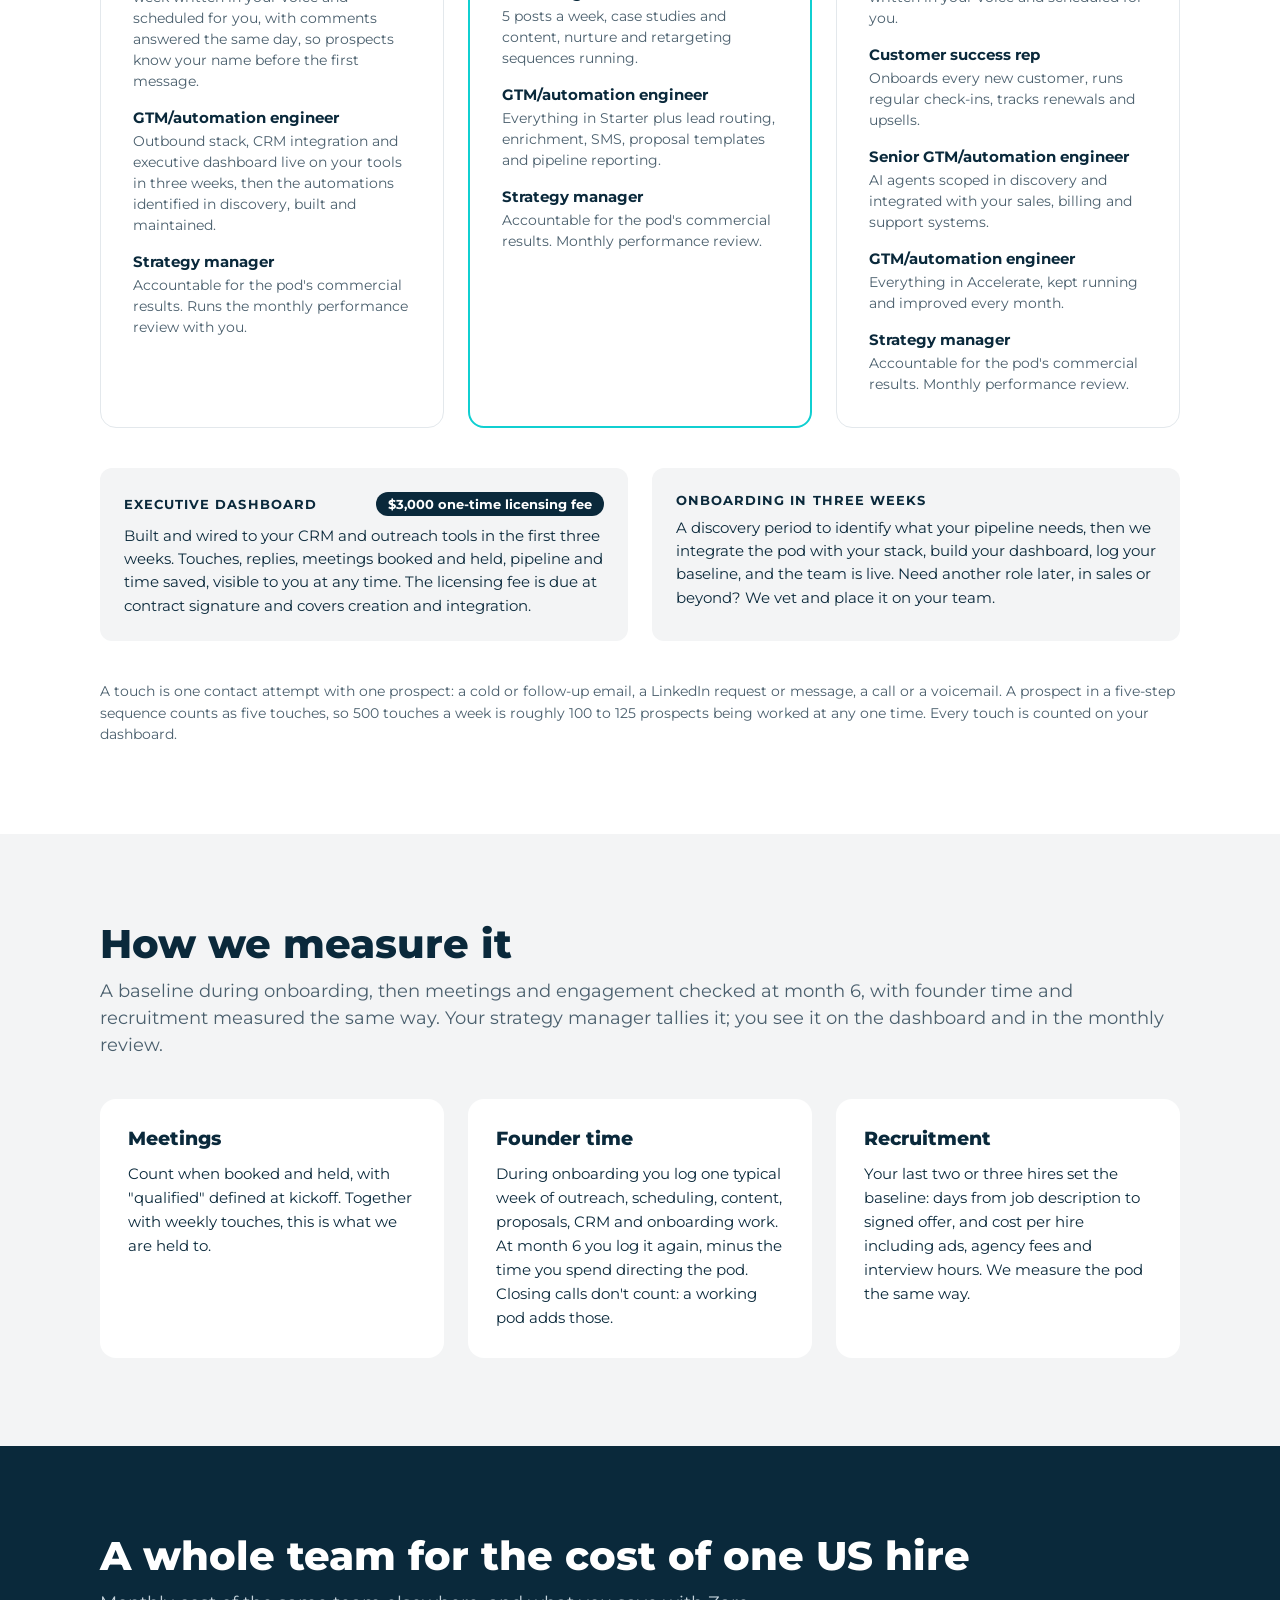
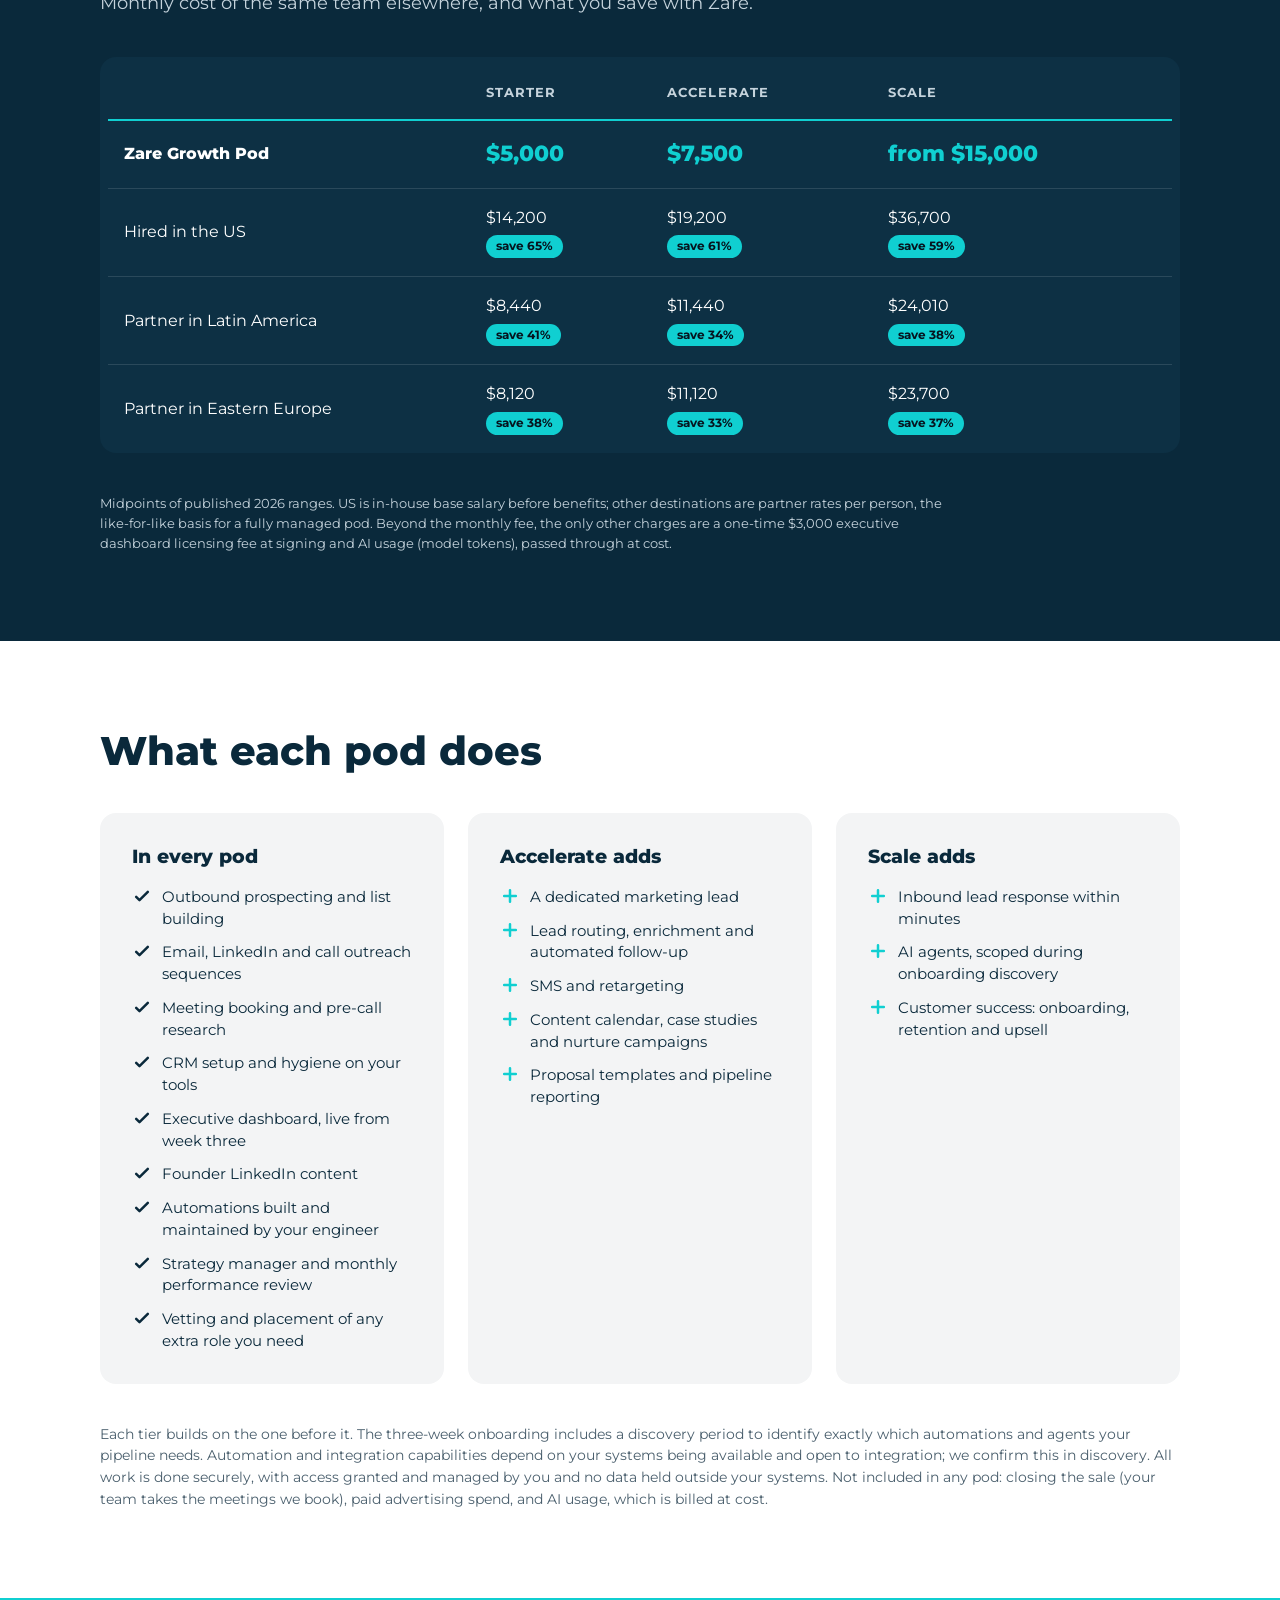
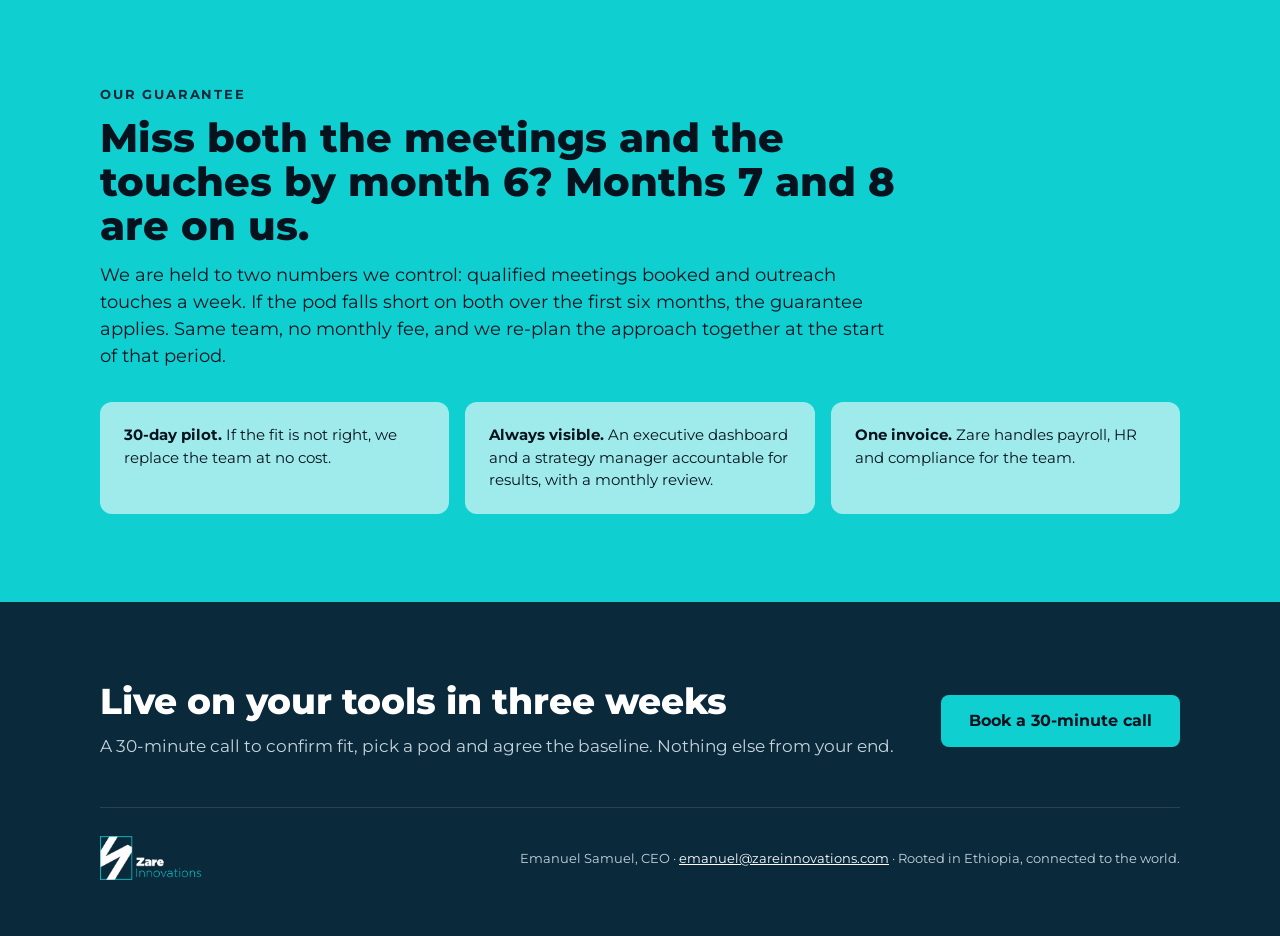
==== commit 0f6b3ec2: "Add founder LinkedIn posts to the Scale team description "In every pod" lists founder LinkedIn conte" ====
--- a/public/index.html
+++ b/public/index.html
@@ -155,7 +155,7 @@
       <article class="pod-card">
         <h3>Scale</h3>
         <div class="roles">
-          <div class="role"><h4>Two sales &amp; marketing experts</h4><p>800 touches a week across outbound and inbound. 25 meetings a month, inbound leads answered within minutes.</p></div>
+          <div class="role"><h4>Two sales &amp; marketing experts</h4><p>800 touches a week across outbound and inbound. 25 meetings a month, inbound leads answered within minutes. Plus 7 LinkedIn posts a week written in your voice and scheduled for you.</p></div>
           <div class="role"><h4>Customer success rep</h4><p>Onboards every new customer, runs regular check-ins, tracks renewals and upsells.</p></div>
           <div class="role"><h4>Senior GTM/automation engineer</h4><p>AI agents scoped in discovery and integrated with your sales, billing and support systems.</p></div>
           <div class="role"><h4>GTM/automation engineer</h4><p>Everything in Accelerate, kept running and improved every month.</p></div>
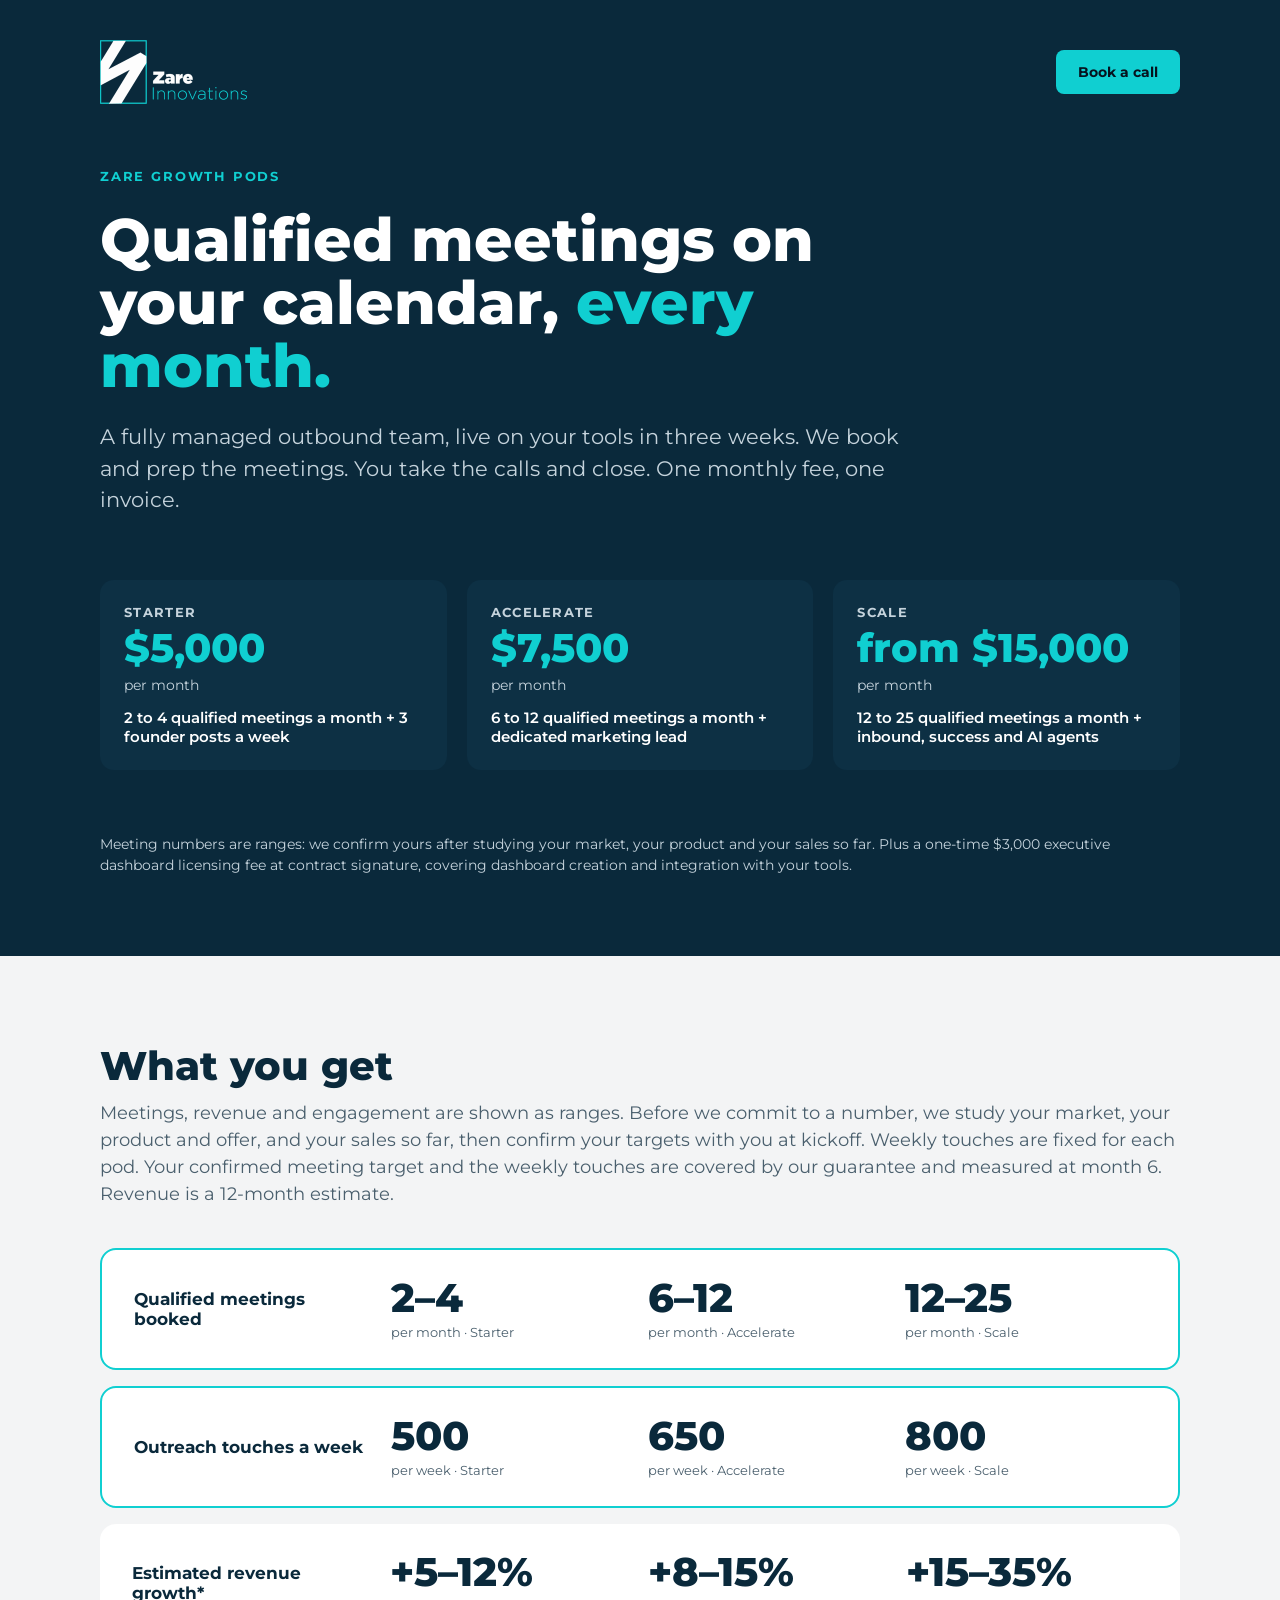
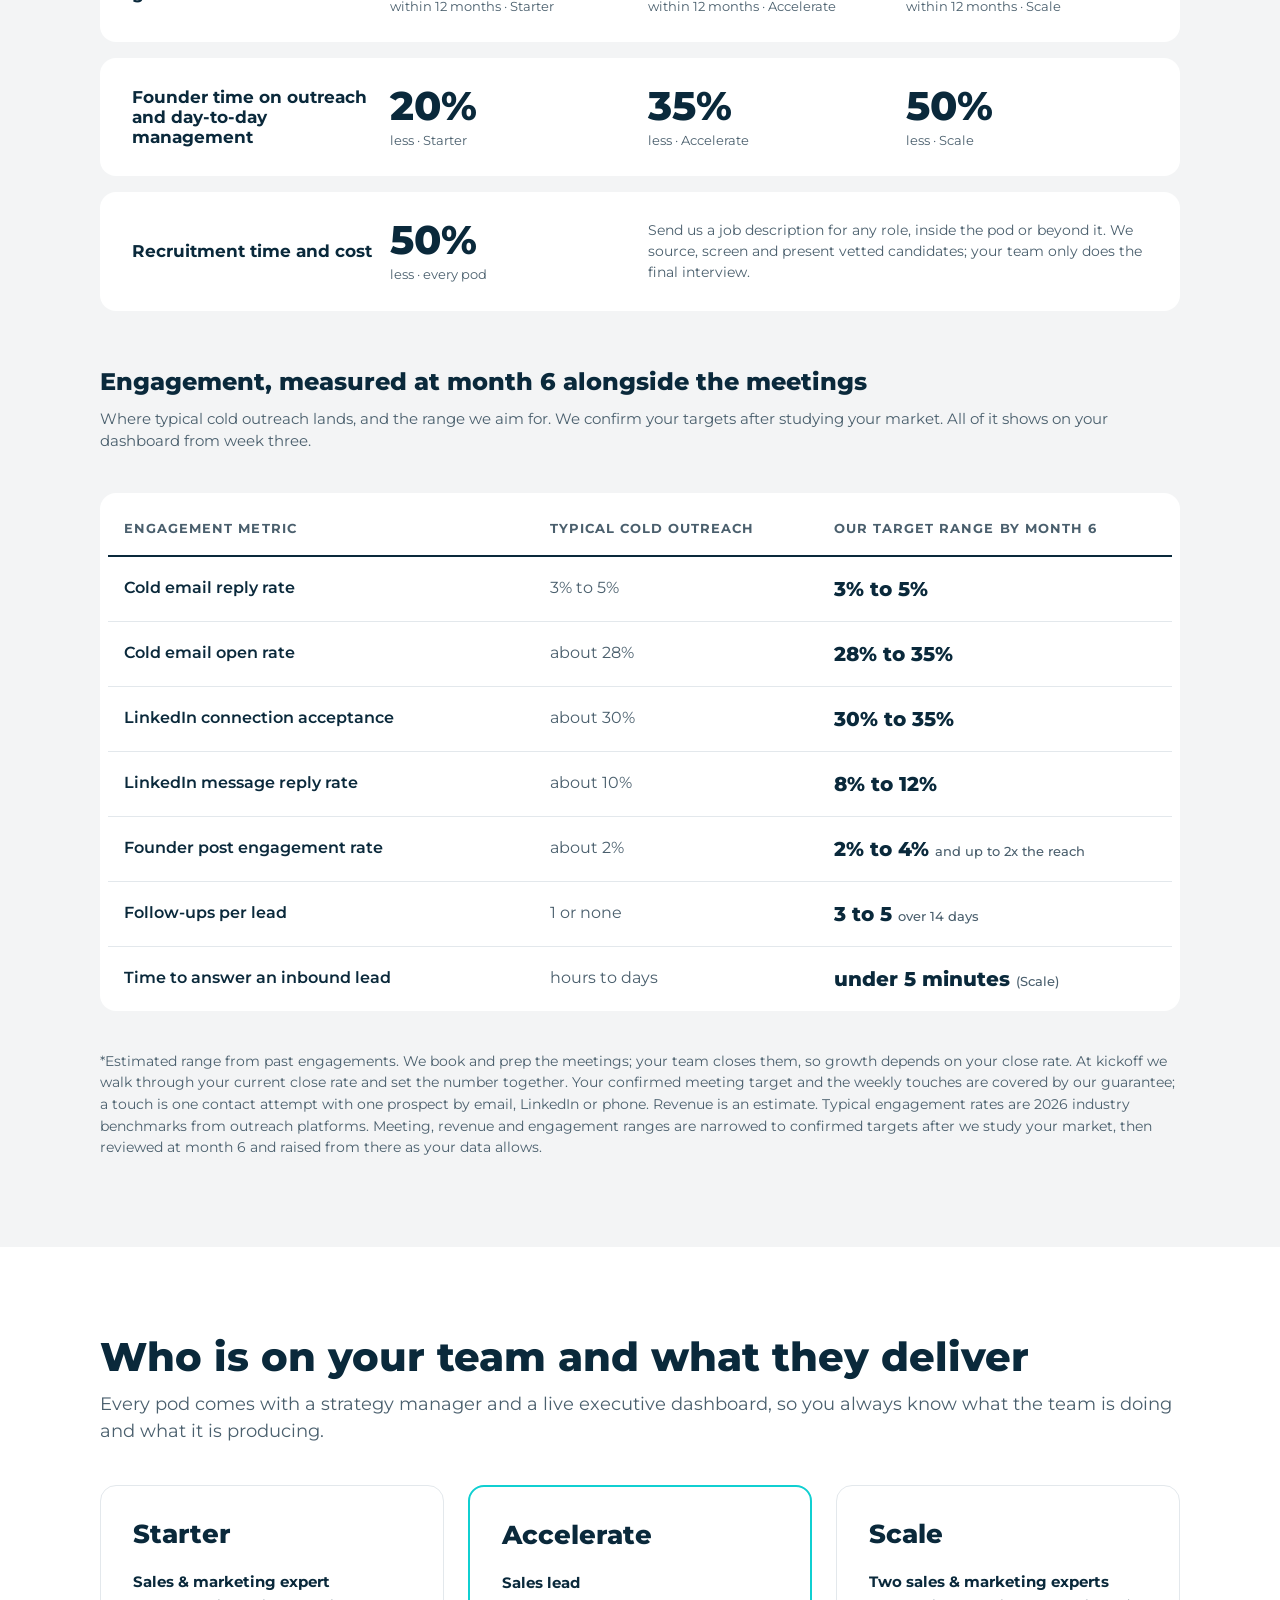
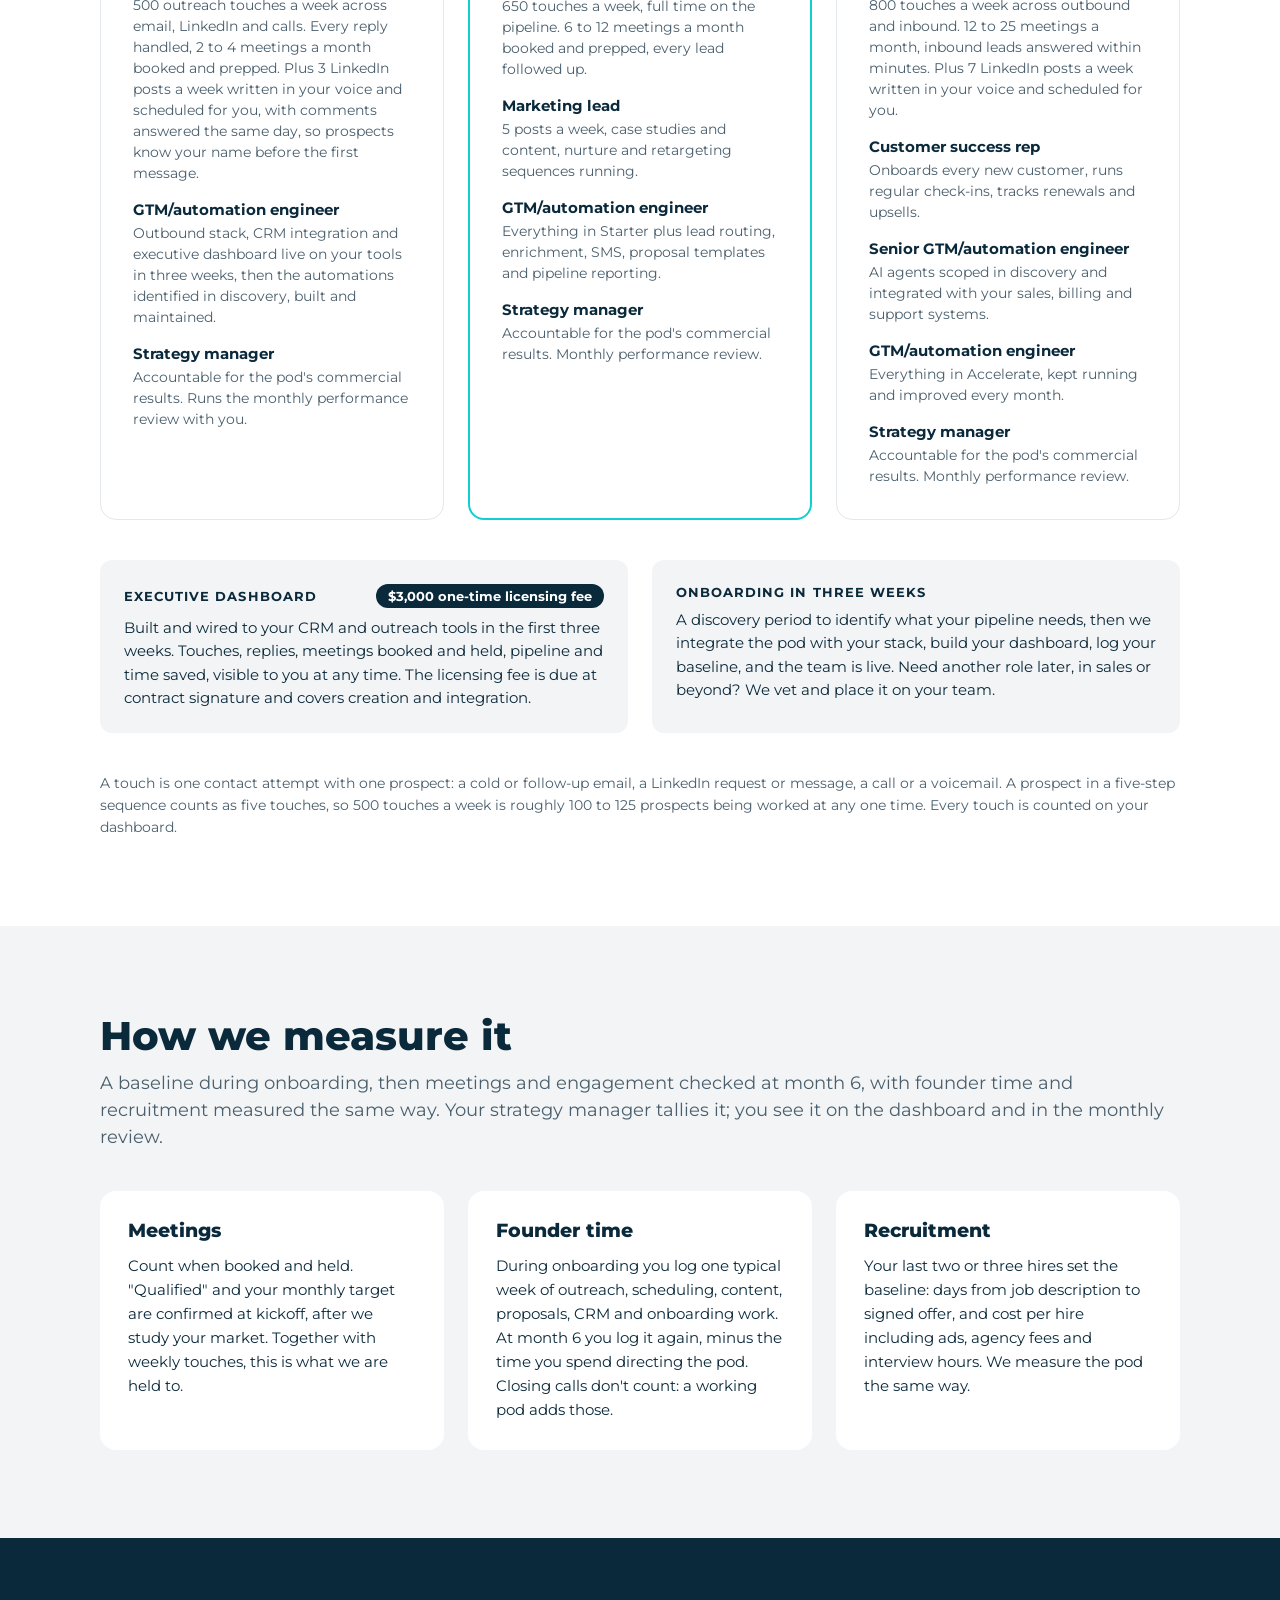
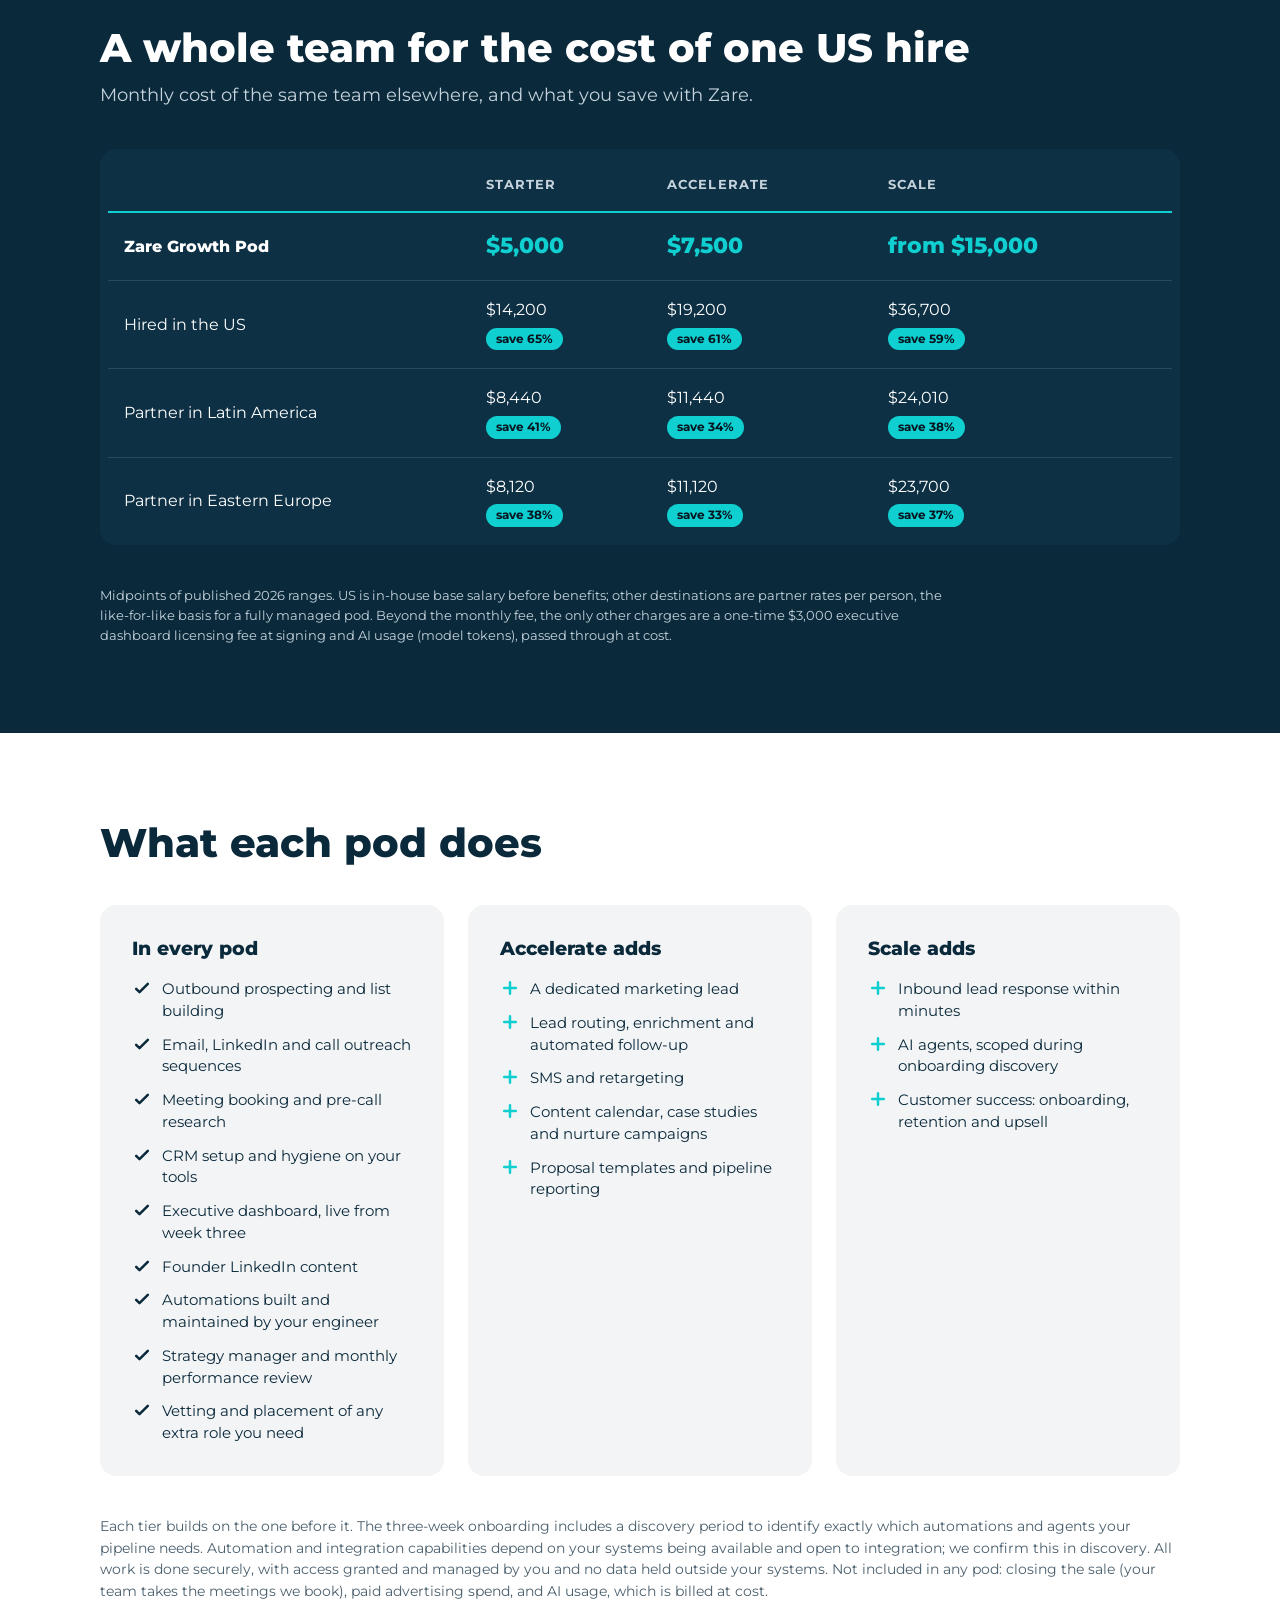
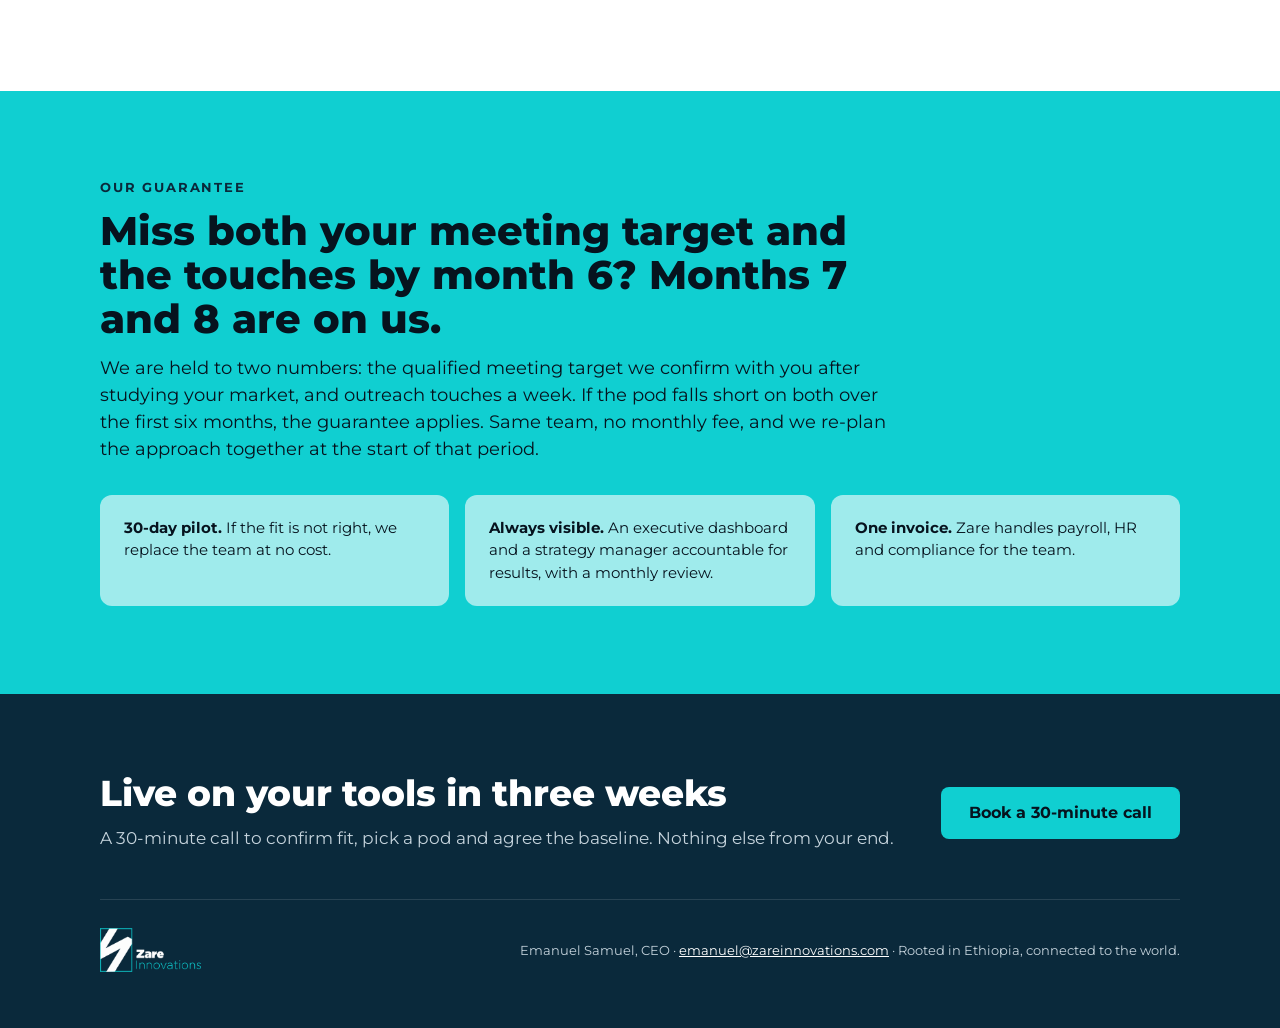
==== commit 982b649c: "Show meetings, revenue and engagement as ranges confirmed after a market study Per sales advice, the" ====
--- a/public/index.html
+++ b/public/index.html
@@ -6,21 +6,24 @@
 <title>Zare Growth Pods</title>
 <meta name="description" content="A fully managed outbound sales team that books qualified meetings every month. One monthly fee, one invoice.">
 <meta name="theme-color" content="#0a293b">
+<link rel="canonical" href="https://zare-growth-pod.vercel.app/">
 
 <meta property="og:type" content="website">
 <meta property="og:site_name" content="Zare Innovations">
 <meta property="og:title" content="Zare Growth Pods">
 <meta property="og:description" content="A fully managed outbound sales team that books qualified meetings every month. One monthly fee, one invoice.">
-<meta property="og:image" content="assets/og-image.png">
+<meta property="og:url" content="https://zare-growth-pod.vercel.app/">
+<meta property="og:image" content="https://zare-growth-pod.vercel.app/assets/og-image.png">
 <meta property="og:image:width" content="1200">
 <meta property="og:image:height" content="630">
 <meta property="og:image:alt" content="Zare Innovations logo">
 <meta name="twitter:card" content="summary_large_image">
 <meta name="twitter:title" content="Zare Growth Pods">
 <meta name="twitter:description" content="A fully managed outbound sales team that books qualified meetings every month. One monthly fee, one invoice.">
-<meta name="twitter:image" content="assets/og-image.png">
+<meta name="twitter:image" content="https://zare-growth-pod.vercel.app/assets/og-image.png">
 
 <link rel="icon" href="favicon.ico" sizes="48x48">
+<link rel="icon" href="favicon.svg" type="image/svg+xml">
 <link rel="icon" href="favicon-32.png" type="image/png" sizes="32x32">
 <link rel="apple-touch-icon" href="apple-touch-icon.png">
 
@@ -57,11 +60,11 @@
     </div>
 
     <div class="grid grid--3">
-      <div class="price-card"><span class="price-card__tier">Starter</span><span class="price-card__price">$5,000</span><span class="price-card__period">per month</span><span class="price-card__summary">4 qualified meetings a month + 3 founder posts a week</span></div>
-      <div class="price-card"><span class="price-card__tier">Accelerate</span><span class="price-card__price">$7,500</span><span class="price-card__period">per month</span><span class="price-card__summary">12 qualified meetings a month + dedicated marketing lead</span></div>
-      <div class="price-card"><span class="price-card__tier">Scale</span><span class="price-card__price">from $15,000</span><span class="price-card__period">per month</span><span class="price-card__summary">25 qualified meetings a month + inbound, success and AI agents</span></div>
-    </div>
-    <p class="hero__note">Plus a one-time $3,000 executive dashboard licensing fee at contract signature, covering dashboard creation and integration with your tools.</p>
+      <div class="price-card"><span class="price-card__tier">Starter</span><span class="price-card__price">$5,000</span><span class="price-card__period">per month</span><span class="price-card__summary">2 to 4 qualified meetings a month + 3 founder posts a week</span></div>
+      <div class="price-card"><span class="price-card__tier">Accelerate</span><span class="price-card__price">$7,500</span><span class="price-card__period">per month</span><span class="price-card__summary">6 to 12 qualified meetings a month + dedicated marketing lead</span></div>
+      <div class="price-card"><span class="price-card__tier">Scale</span><span class="price-card__price">from $15,000</span><span class="price-card__period">per month</span><span class="price-card__summary">12 to 25 qualified meetings a month + inbound, success and AI agents</span></div>
+    </div>
+    <p class="hero__note">Meeting numbers are ranges: we confirm yours after studying your market, your product and your sales so far. Plus a one-time $3,000 executive dashboard licensing fee at contract signature, covering dashboard creation and integration with your tools.</p>
   </div>
 </section>
 
@@ -70,15 +73,15 @@
   <div class="container">
     <div class="section-head">
       <h2 class="h2" id="what-you-get">What you get</h2>
-      <p class="lead">Meetings and engagement are measured at month 6; the meeting count and the weekly touches are covered by our guarantee. Revenue is a 12-month estimate. Every target below is a floor: once we have six months of your data, we raise them with you.</p>
+      <p class="lead">Meetings, revenue and engagement are shown as ranges. Before we commit to a number, we study your market, your product and offer, and your sales so far, then confirm your targets with you at kickoff. Weekly touches are fixed for each pod. Your confirmed meeting target and the weekly touches are covered by our guarantee and measured at month 6. Revenue is a 12-month estimate.</p>
     </div>
 
     <div class="stats">
       <div class="stat-row stat-row--guaranteed">
         <div class="stat-row__label"><p>Qualified meetings booked</p></div>
-        <div class="stat"><span class="stat__value">4</span><span class="stat__caption">per month · Starter</span></div>
-        <div class="stat"><span class="stat__value">12</span><span class="stat__caption">per month · Accelerate</span></div>
-        <div class="stat"><span class="stat__value">25</span><span class="stat__caption">per month · Scale</span></div>
+        <div class="stat"><span class="stat__value">2–4</span><span class="stat__caption">per month · Starter</span></div>
+        <div class="stat"><span class="stat__value">6–12</span><span class="stat__caption">per month · Accelerate</span></div>
+        <div class="stat"><span class="stat__value">12–25</span><span class="stat__caption">per month · Scale</span></div>
       </div>
       <div class="stat-row stat-row--guaranteed">
         <div class="stat-row__label"><p>Outreach touches a week</p></div>
@@ -88,9 +91,9 @@
       </div>
       <div class="stat-row">
         <div class="stat-row__label"><p>Estimated revenue growth*</p></div>
-        <div class="stat"><span class="stat__value">+12%</span><span class="stat__caption">within 12 months · Starter</span></div>
-        <div class="stat"><span class="stat__value">+15%</span><span class="stat__caption">within 12 months · Accelerate</span></div>
-        <div class="stat"><span class="stat__value">+35%</span><span class="stat__caption">within 12 months · Scale</span></div>
+        <div class="stat"><span class="stat__value">+5–12%</span><span class="stat__caption">within 12 months · Starter</span></div>
+        <div class="stat"><span class="stat__value">+8–15%</span><span class="stat__caption">within 12 months · Accelerate</span></div>
+        <div class="stat"><span class="stat__value">+15–35%</span><span class="stat__caption">within 12 months · Scale</span></div>
       </div>
       <div class="stat-row">
         <div class="stat-row__label"><p>Founder time on outreach and day-to-day management</p></div>
@@ -107,23 +110,23 @@
 
     <div class="subhead">
       <h3 id="engagement-title">Engagement, measured at month 6 alongside the meetings</h3>
-      <p>Where typical cold outreach lands, and where we take it. All of it shows on your dashboard from week three.</p>
+      <p>Where typical cold outreach lands, and the range we aim for. We confirm your targets after studying your market. All of it shows on your dashboard from week three.</p>
     </div>
     <div class="table-wrap" role="region" aria-labelledby="engagement-title" tabindex="0">
       <table>
-        <thead><tr><th scope="col" class="col-label">Engagement metric</th><th scope="col">Typical cold outreach</th><th scope="col">Our target by month 6</th></tr></thead>
+        <thead><tr><th scope="col" class="col-label">Engagement metric</th><th scope="col">Typical cold outreach</th><th scope="col">Our target range by month 6</th></tr></thead>
         <tbody>
-          <tr><th scope="row">Cold email reply rate</th><td class="cell-muted">3% to 5%</td><td class="cell-target">5%+</td></tr>
-          <tr><th scope="row">Cold email open rate</th><td class="cell-muted">about 28%</td><td class="cell-target">35%+</td></tr>
-          <tr><th scope="row">LinkedIn connection acceptance</th><td class="cell-muted">about 30%</td><td class="cell-target">35%+</td></tr>
-          <tr><th scope="row">LinkedIn message reply rate</th><td class="cell-muted">about 10%</td><td class="cell-target">12%+</td></tr>
-          <tr><th scope="row">Founder post engagement rate</th><td class="cell-muted">about 2%</td><td class="cell-target">4%+ <small>and 2x the reach</small></td></tr>
+          <tr><th scope="row">Cold email reply rate</th><td class="cell-muted">3% to 5%</td><td class="cell-target">3% to 5%</td></tr>
+          <tr><th scope="row">Cold email open rate</th><td class="cell-muted">about 28%</td><td class="cell-target">28% to 35%</td></tr>
+          <tr><th scope="row">LinkedIn connection acceptance</th><td class="cell-muted">about 30%</td><td class="cell-target">30% to 35%</td></tr>
+          <tr><th scope="row">LinkedIn message reply rate</th><td class="cell-muted">about 10%</td><td class="cell-target">8% to 12%</td></tr>
+          <tr><th scope="row">Founder post engagement rate</th><td class="cell-muted">about 2%</td><td class="cell-target">2% to 4% <small>and up to 2x the reach</small></td></tr>
           <tr><th scope="row">Follow-ups per lead</th><td class="cell-muted">1 or none</td><td class="cell-target">3 to 5 <small>over 14 days</small></td></tr>
           <tr><th scope="row">Time to answer an inbound lead</th><td class="cell-muted">hours to days</td><td class="cell-target">under 5 minutes <small>(Scale)</small></td></tr>
         </tbody>
       </table>
     </div>
-    <p class="fineprint">*Estimated from past engagements. We book and prep the meetings; your team closes them, so growth depends on your close rate. At kickoff we walk through your current close rate and set the number together. Meetings and touches are covered by our guarantee; a touch is one contact attempt with one prospect by email, LinkedIn or phone. Revenue is an estimate. Typical engagement rates are 2026 industry benchmarks from outreach platforms. Meeting and engagement targets are reviewed at month 6 and raised from there as your data allows.</p>
+    <p class="fineprint">*Estimated range from past engagements. We book and prep the meetings; your team closes them, so growth depends on your close rate. At kickoff we walk through your current close rate and set the number together. Your confirmed meeting target and the weekly touches are covered by our guarantee; a touch is one contact attempt with one prospect by email, LinkedIn or phone. Revenue is an estimate. Typical engagement rates are 2026 industry benchmarks from outreach platforms. Meeting, revenue and engagement ranges are narrowed to confirmed targets after we study your market, then reviewed at month 6 and raised from there as your data allows.</p>
   </div>
 </section>
 
@@ -138,7 +141,7 @@
       <article class="pod-card">
         <h3>Starter</h3>
         <div class="roles">
-          <div class="role"><h4>Sales &amp; marketing expert</h4><p>500 outreach touches a week across email, LinkedIn and calls. Every reply handled, 4 meetings a month booked and prepped. Plus 3 LinkedIn posts a week written in your voice and scheduled for you, with comments answered the same day, so prospects know your name before the first message.</p></div>
+          <div class="role"><h4>Sales &amp; marketing expert</h4><p>500 outreach touches a week across email, LinkedIn and calls. Every reply handled, 2 to 4 meetings a month booked and prepped. Plus 3 LinkedIn posts a week written in your voice and scheduled for you, with comments answered the same day, so prospects know your name before the first message.</p></div>
           <div class="role"><h4>GTM/automation engineer</h4><p>Outbound stack, CRM integration and executive dashboard live on your tools in three weeks, then the automations identified in discovery, built and maintained.</p></div>
           <div class="role"><h4>Strategy manager</h4><p>Accountable for the pod's commercial results. Runs the monthly performance review with you.</p></div>
         </div>
@@ -146,7 +149,7 @@
       <article class="pod-card pod-card--featured">
         <h3>Accelerate</h3>
         <div class="roles">
-          <div class="role"><h4>Sales lead</h4><p>650 touches a week, full time on the pipeline. 12 meetings a month booked and prepped, every lead followed up.</p></div>
+          <div class="role"><h4>Sales lead</h4><p>650 touches a week, full time on the pipeline. 6 to 12 meetings a month booked and prepped, every lead followed up.</p></div>
           <div class="role"><h4>Marketing lead</h4><p>5 posts a week, case studies and content, nurture and retargeting sequences running.</p></div>
           <div class="role"><h4>GTM/automation engineer</h4><p>Everything in Starter plus lead routing, enrichment, SMS, proposal templates and pipeline reporting.</p></div>
           <div class="role"><h4>Strategy manager</h4><p>Accountable for the pod's commercial results. Monthly performance review.</p></div>
@@ -155,7 +158,7 @@
       <article class="pod-card">
         <h3>Scale</h3>
         <div class="roles">
-          <div class="role"><h4>Two sales &amp; marketing experts</h4><p>800 touches a week across outbound and inbound. 25 meetings a month, inbound leads answered within minutes. Plus 7 LinkedIn posts a week written in your voice and scheduled for you.</p></div>
+          <div class="role"><h4>Two sales &amp; marketing experts</h4><p>800 touches a week across outbound and inbound. 12 to 25 meetings a month, inbound leads answered within minutes. Plus 7 LinkedIn posts a week written in your voice and scheduled for you.</p></div>
           <div class="role"><h4>Customer success rep</h4><p>Onboards every new customer, runs regular check-ins, tracks renewals and upsells.</p></div>
           <div class="role"><h4>Senior GTM/automation engineer</h4><p>AI agents scoped in discovery and integrated with your sales, billing and support systems.</p></div>
           <div class="role"><h4>GTM/automation engineer</h4><p>Everything in Accelerate, kept running and improved every month.</p></div>
@@ -187,7 +190,7 @@
     <div class="grid grid--3">
       <div class="measure-card">
         <h3>Meetings</h3>
-        <p>Count when booked and held, with "qualified" defined at kickoff. Together with weekly touches, this is what we are held to.</p>
+        <p>Count when booked and held. "Qualified" and your monthly target are confirmed at kickoff, after we study your market. Together with weekly touches, this is what we are held to.</p>
       </div>
       <div class="measure-card">
         <h3>Founder time</h3>
@@ -270,8 +273,8 @@
   <div class="container">
     <div class="guarantee__head">
       <p class="eyebrow">Our guarantee</p>
-      <h2 class="h2" id="guarantee">Miss both the meetings and the touches by month 6? Months 7 and 8 are on us.</h2>
-      <p class="lead">We are held to two numbers we control: qualified meetings booked and outreach touches a week. If the pod falls short on both over the first six months, the guarantee applies. Same team, no monthly fee, and we re-plan the approach together at the start of that period.</p>
+      <h2 class="h2" id="guarantee">Miss both your meeting target and the touches by month 6? Months 7 and 8 are on us.</h2>
+      <p class="lead">We are held to two numbers: the qualified meeting target we confirm with you after studying your market, and outreach touches a week. If the pod falls short on both over the first six months, the guarantee applies. Same team, no monthly fee, and we re-plan the approach together at the start of that period.</p>
     </div>
     <div class="grid grid--3">
       <div class="promise"><strong>30-day pilot.</strong> If the fit is not right, we replace the team at no cost.</div>
--- a/public/styles.css
+++ b/public/styles.css
@@ -227,7 +227,7 @@
 .stat-row__label p { font-size: 17px; font-weight: 700; color: var(--dark-blue); }
 
 .stat { display: flex; flex-direction: column; }
-.stat__value { font-size: 40px; font-weight: 800; line-height: 1; color: var(--dark-blue); }
+.stat__value { font-size: 40px; font-weight: 800; line-height: 1; color: var(--dark-blue); white-space: nowrap; }
 .stat__caption { font-size: 13px; color: var(--muted); margin-top: 6px; }
 
 .stat-row__note { grid-column: span 2; font-size: 14px; line-height: 1.5; color: var(--muted); }
@@ -439,7 +439,7 @@
 
   .stat-row { padding: 24px 20px; }
   .stat-row__label { grid-column: 1 / -1; }
-  .stat__value { font-size: 34px; }
+  .stat__value { font-size: 30px; }
 
   .pod-card, .include-card { padding: 24px; }
 
@@ -447,3 +447,7 @@
 
   .site-footer { padding-top: 64px; padding-bottom: 48px; }
 }
+
+@media (max-width: 400px) {
+  .stat-row { grid-template-columns: 1fr; }
+}
